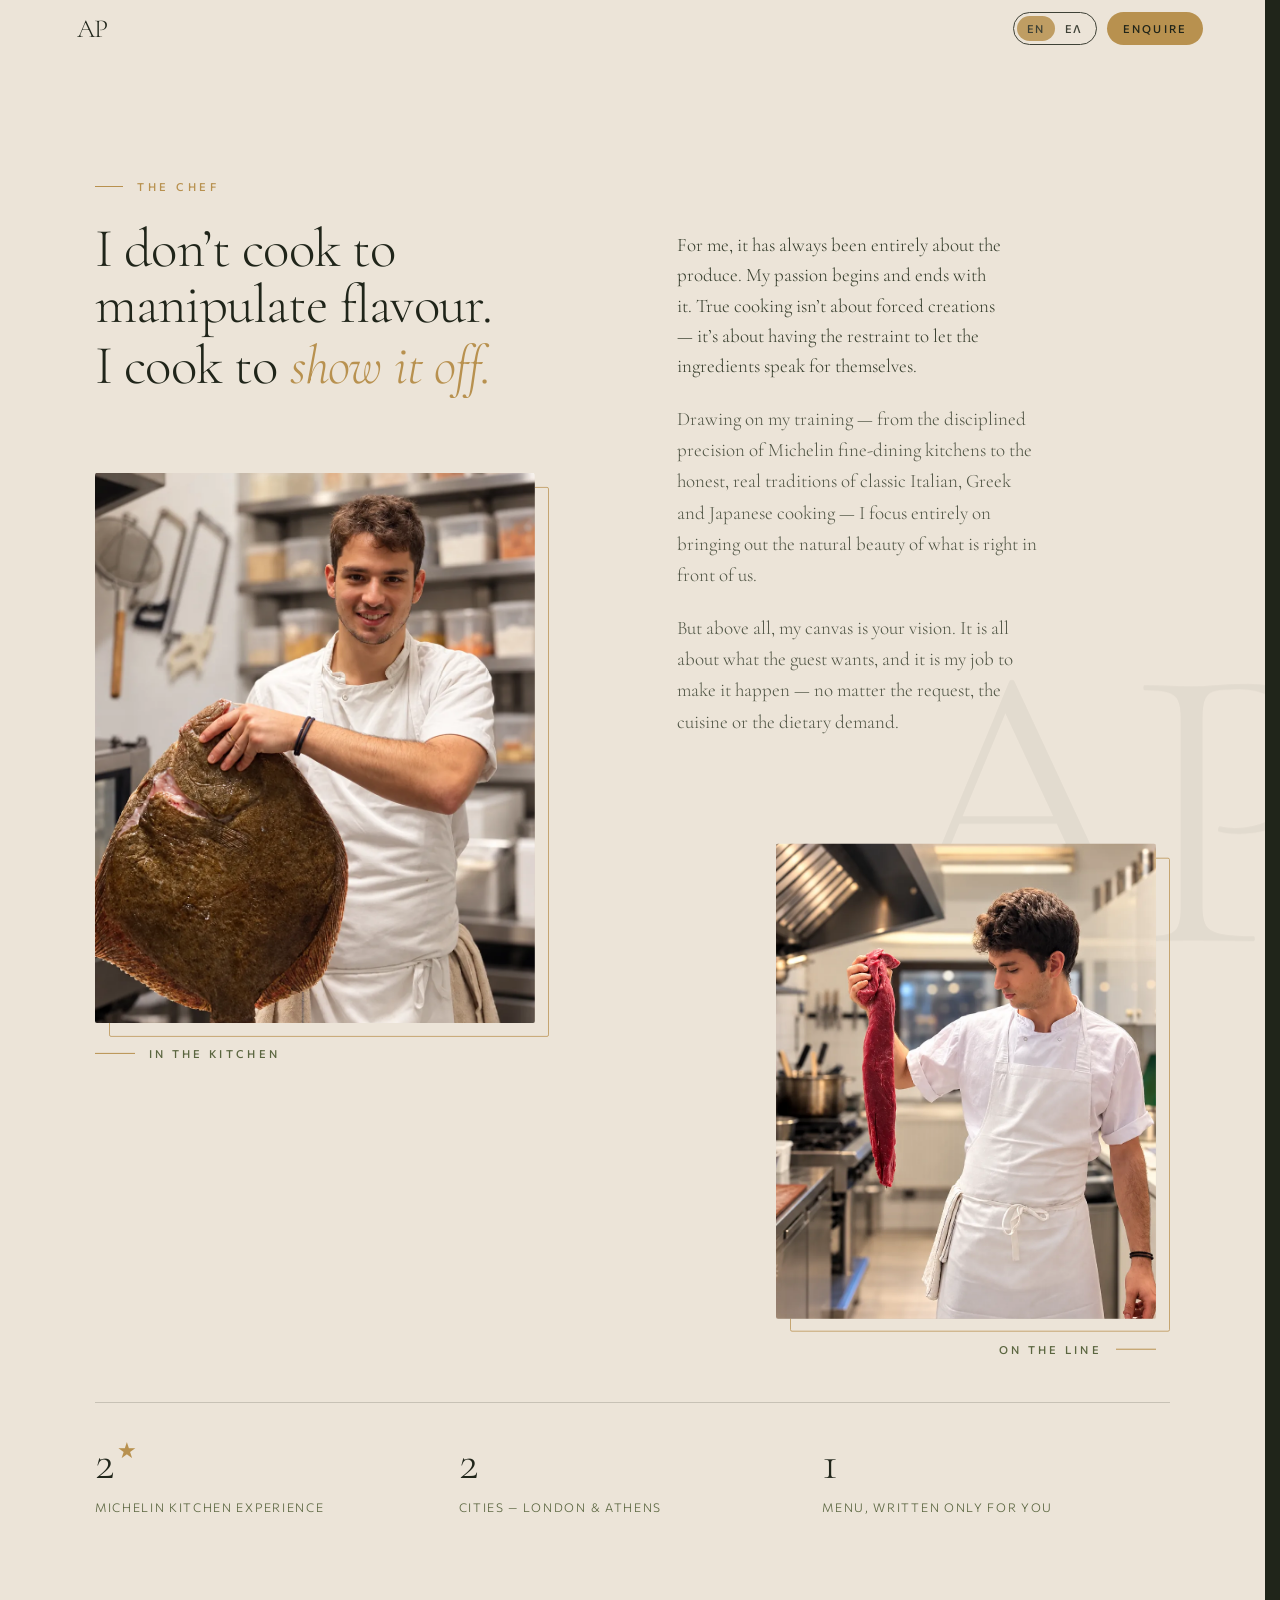
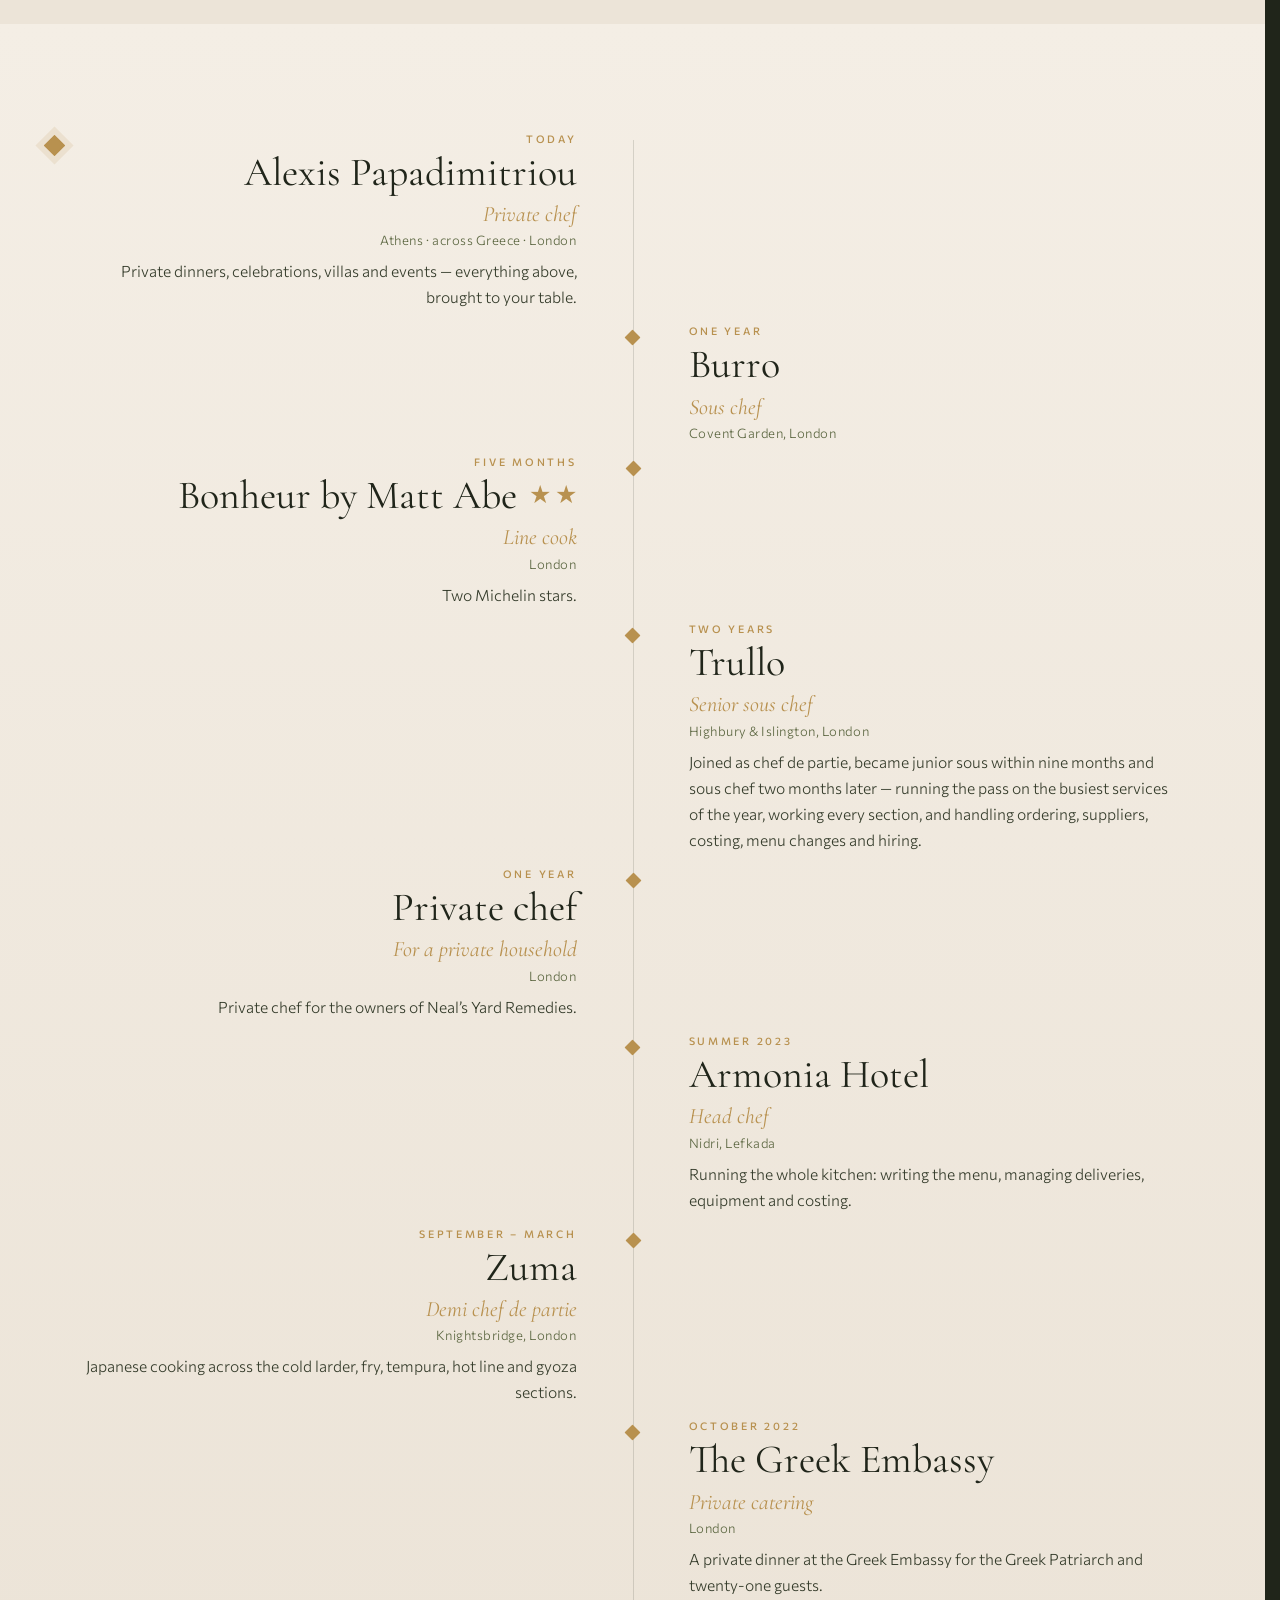
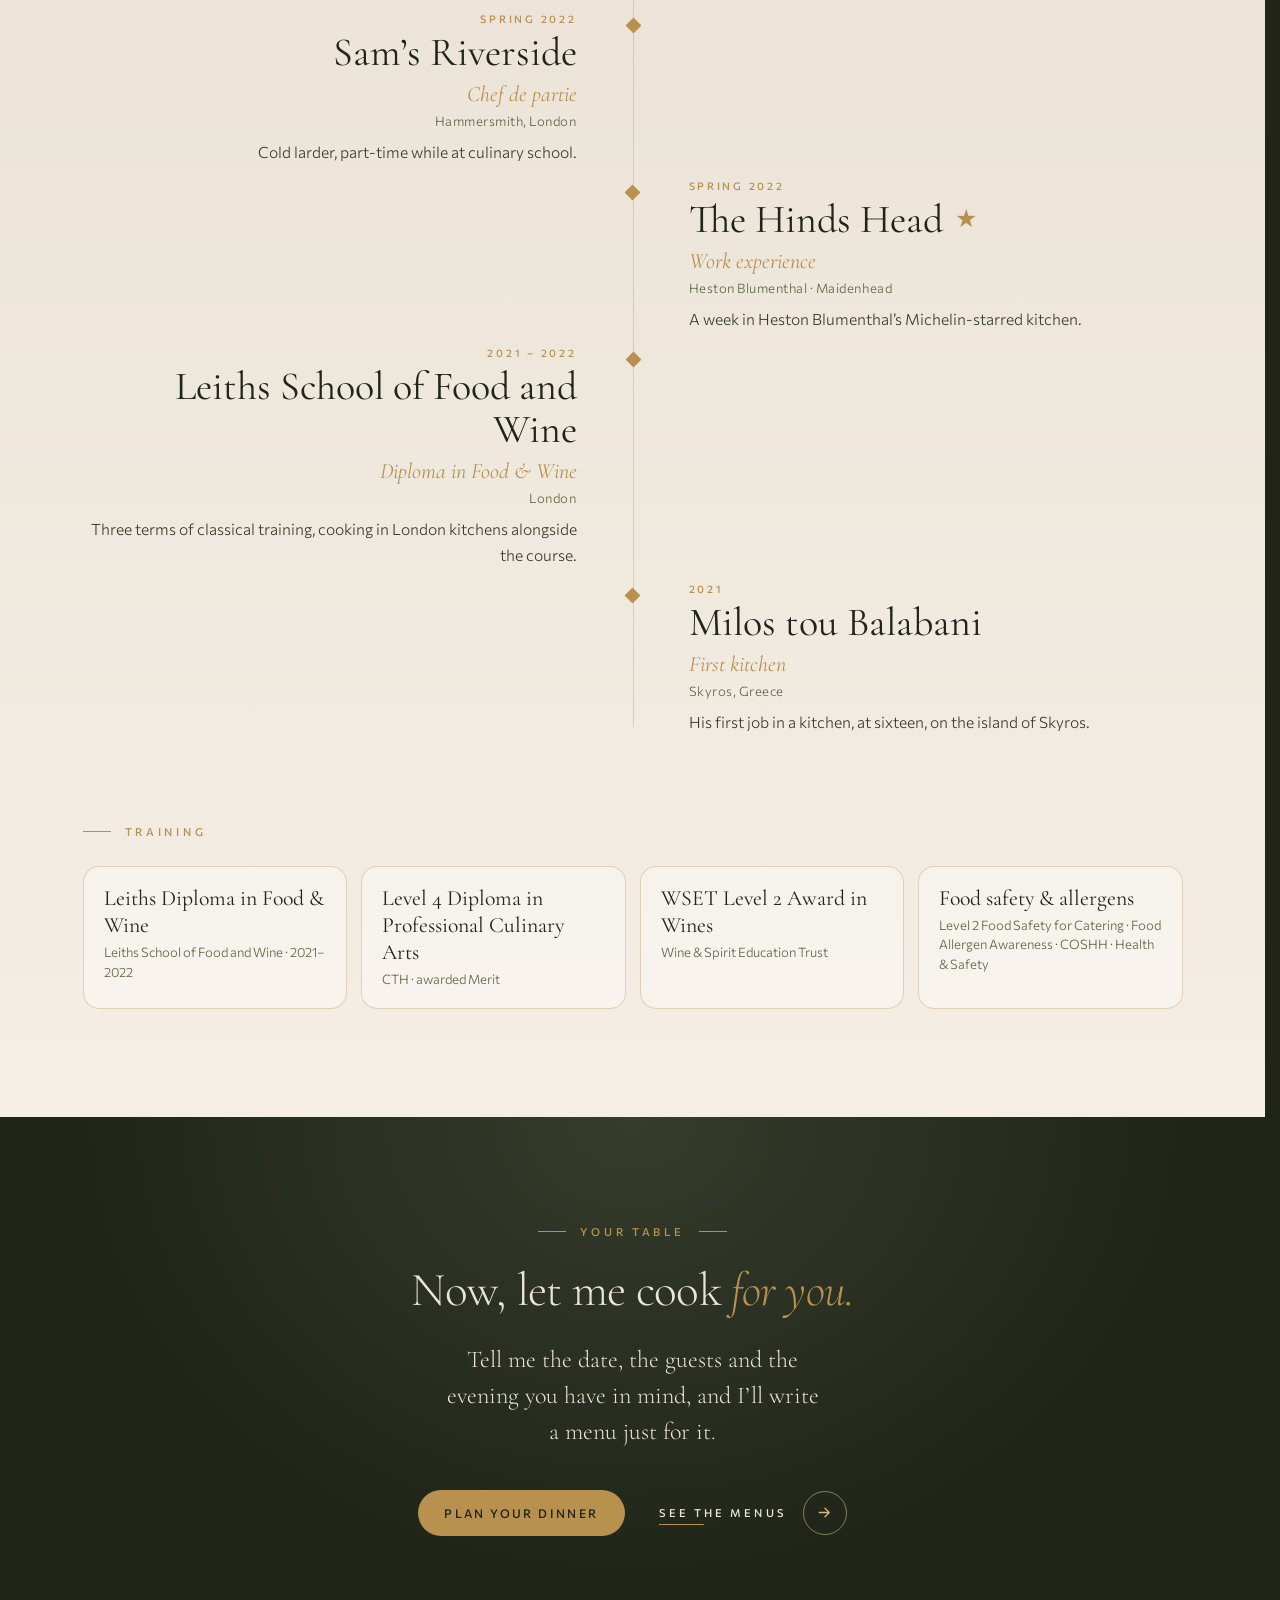
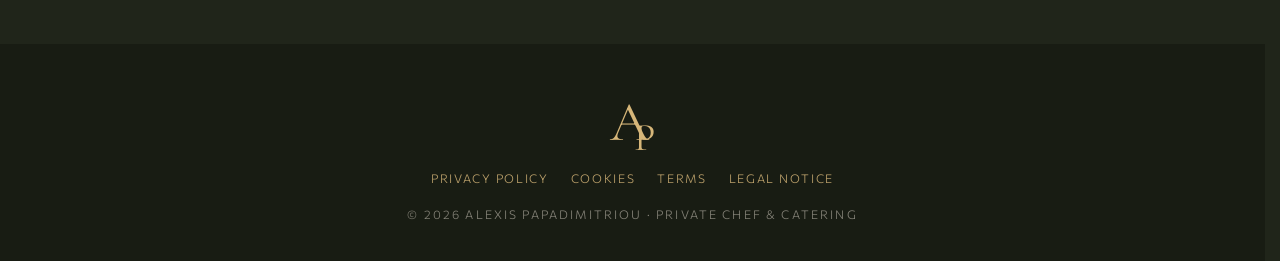
==== about.html @ 654559fd "Bump cache to v=48 Co-Authored-By: Claude Opus 5.5 (1M context) <noreply@anthropic.com> Claude-Sessi" ====
<!doctype html>
<html lang="en">
<head>
<meta charset="utf-8">
<meta name="viewport" content="width=device-width, initial-scale=1, viewport-fit=cover">
<title>About Alexis Papadimitriou | Private Chef</title>
<meta name="description" content="The story of private chef Alexis Papadimitriou: from his first kitchen on Skyros to Michelin-starred kitchens in London, and the training behind every dinner he cooks.">
<link rel="canonical" href="https://papadimitriou.uk/about">
<link rel="alternate" hreflang="en" href="https://papadimitriou.uk/about">
<link rel="alternate" hreflang="el" href="https://papadimitriou.uk/el/about/">
<link rel="alternate" hreflang="x-default" href="https://papadimitriou.uk/about">
<meta name="robots" content="index,follow,max-image-preview:large">
<meta name="theme-color" content="#20251a">
<meta property="og:type" content="profile">
<meta property="og:site_name" content="Alexis Papadimitriou — Private Chef">
<meta property="og:title" content="About Alexis Papadimitriou | Private Chef">
<meta property="og:description" content="The story of private chef Alexis Papadimitriou: from his first kitchen on Skyros to Michelin-starred kitchens in London, and the training behind every dinner he cooks.">
<meta property="og:url" content="https://papadimitriou.uk/about">
<meta property="og:image" content="https://papadimitriou.uk/og.JPG">
<meta property="og:image:width" content="1200">
<meta property="og:image:height" content="630">
<meta property="og:locale" content="en_GB">
<meta property="og:locale:alternate" content="el_GR">
<meta name="twitter:card" content="summary_large_image">
<link rel="apple-touch-icon" href="/apple-touch-icon.PNG">
<link rel="icon" href="data:image/svg+xml,%3Csvg xmlns='http://www.w3.org/2000/svg' viewBox='0 0 64 64'%3E%3Crect width='64' height='64' rx='14' fill='%2320251a'/%3E%3Ctext x='32' y='43' font-family='Georgia,serif' font-size='30' fill='%23d6b679' text-anchor='middle'%3EAP%3C/text%3E%3C/svg%3E">
<link rel="preload" href="/fonts/cormorant-garamond-latin-300-normal.woff2" as="font" type="font/woff2" crossorigin>
<link rel="preload" href="/fonts/commissioner-latin-400-normal.woff2" data-el-href="/fonts/commissioner-greek-400-normal.woff2" as="font" type="font/woff2" crossorigin>
<link rel="stylesheet" href="/site.css?v=48">
<script src="/arrive.js?v=48"></script>
<link rel="modulepreload" href="/i18n.js?v=48">
<link rel="modulepreload" href="/details.js?v=48">
<link rel="modulepreload" href="/curtain.js?v=48">
</head>
<body class="about-page">

<!-- The About page: his full story and career, opened from the portrait on the home page.
     Text is in i18n.js; about.js runs the language switch and the scroll effects. -->
<div class="pg-veil" aria-hidden="true"><span class="veil-ap">A<span>P</span></span><i></i></div>

<header id="hdr">
  <a class="brand" href="/" data-home="" aria-label="Alexis Papadimitriou — home">AP <small>Private Chef</small></a>
  <div class="hdr-r">
    <div class="lang" role="group" aria-label="Language">
      <button type="button" data-lang="en" aria-pressed="true">EN</button>
      <button type="button" data-lang="el" aria-pressed="false">ΕΛ</button>
    </div>
    <a class="cta" href="/#contact" data-home="#contact" data-i18n="nav.enquire">Enquire</a>
  </div>
</header>

<main id="top">
  <h1 class="sr-only" data-i18n="ap.h1">About Alexis Papadimitriou</h1>

  <section id="about" class="plain light page-first" data-theme="light">
    <div class="watermark" id="wm" aria-hidden="true">AP</div>
    <div class="about-grid">
      <div class="about-text">
        <p class="eyebrow" data-reveal data-i18n="ab.eyebrow">The chef</p>
        <h2 data-reveal-group><span class="mask" style="display:block"><span data-i18n="ab.h1">I don’t cook to manipulate flavour.</span></span><span class="mask" style="display:block"><span data-i18n="ab.h2">I cook to <em>show it off.</em></span></span></h2>
        <div class="about-body" data-reveal style="--d:2">
          <p class="lead" data-i18n="ab.p">For me, it has always been entirely about the produce. My passion begins and ends with it. True cooking isn’t about forced creations — it’s about having the restraint to let the ingredients speak for themselves.</p>
          <p class="more" data-i18n="ab.p2">Drawing on my training — from the disciplined precision of Michelin fine-dining kitchens to the honest, real traditions of classic Italian, Greek and Japanese cooking — I focus entirely on bringing out the natural beauty of what is right in front of us.</p>
          <p class="more" data-i18n="ab.p3">But above all, my canvas is your vision. It is all about what the guest wants, and it is my job to make it happen — no matter the request, the cuisine or the dietary demand.</p>
        </div>
        <figure class="ph ph-a" data-ph>
          <div class="ph-frame"><div class="ph-zoom"><img src="/alexis-turbot.webp" width="1086" height="1448" loading="lazy" decoding="async" alt="Alexis in the kitchen, smiling, holding up a whole turbot" data-i18n-alt="ph.a.alt"></div></div>
          <figcaption><span class="ph-rule" aria-hidden="true"></span><span data-i18n="ph.a.cap">In the kitchen</span></figcaption>
        </figure>
        <figure class="ph ph-j" data-ph>
          <div class="ph-frame"><div class="ph-zoom"><img src="/alexis-prime-cut.webp" width="1086" height="1448" loading="lazy" decoding="async" alt="Alexis in his whites in a professional kitchen, holding up a prime cut of beef" data-i18n-alt="ph.j.alt"></div></div>
          <figcaption><span class="ph-rule" aria-hidden="true"></span><span data-i18n="ph.j.cap">On the line</span></figcaption>
        </figure>
      </div>
    </div>
    <div class="stats">
      <div class="stat" data-reveal style="--d:1"><b>2<sup>★</sup></b><span data-i18n="ab.s1">Michelin kitchen experience</span></div>
      <div class="stat" data-reveal style="--d:2"><b>2</b><span data-i18n="ab.s2">Cities — London &amp; Athens</span></div>
      <div class="stat" data-reveal style="--d:3"><b>1</b><span data-i18n="ab.s3">Menu, written only for you</span></div>
    </div>
  </section>

  <!-- The journey (from Alexis's CV), newest first -->
  <section id="journey" class="plain light" data-theme="light">
    <ol class="jy-list" id="jy">
      <i class="jy-line" aria-hidden="true"><i id="jyl"></i></i>
        <li class="jy-i now" data-reveal>
          <span class="jy-dot" aria-hidden="true"></span>
          <p class="jy-when" data-i18n="j12.w">Today</p>
          <h3 class="jy-place">Alexis Papadimitriou</h3>
          <p class="jy-role" data-i18n="j12.r">Private chef</p>
          <p class="jy-where" data-i18n="j12.l">Athens · across Greece · London</p>
          <p class="jy-note" data-i18n="j12.n"></p>
        </li>
        <li class="jy-i" data-reveal>
          <span class="jy-dot" aria-hidden="true"></span>
          <p class="jy-when" data-i18n="j11.w">One year</p>
          <h3 class="jy-place">Burro</h3>
          <p class="jy-role" data-i18n="j11.r">Sous chef</p>
          <p class="jy-where" data-i18n="j11.l">Covent Garden, London</p>
          <p class="jy-note" data-i18n="j11.n"></p>
        </li>
        <li class="jy-i" data-reveal>
          <span class="jy-dot" aria-hidden="true"></span>
          <p class="jy-when" data-i18n="j10.w">Five months</p>
          <h3 class="jy-place">Bonheur by Matt Abe<span class="jy-stars" aria-label="2 Michelin stars"><i>★</i><i>★</i></span></h3>
          <p class="jy-role" data-i18n="j10.r">Line cook</p>
          <p class="jy-where" data-i18n="j10.l">London</p>
          <p class="jy-note" data-i18n="j10.n"></p>
        </li>
        <li class="jy-i" data-reveal>
          <span class="jy-dot" aria-hidden="true"></span>
          <p class="jy-when" data-i18n="j9.w">Two years</p>
          <h3 class="jy-place">Trullo</h3>
          <p class="jy-role" data-i18n="j9.r">Senior sous chef</p>
          <p class="jy-where" data-i18n="j9.l">Highbury &amp; Islington, London</p>
          <p class="jy-note" data-i18n="j9.n"></p>
        </li>
        <li class="jy-i" data-reveal>
          <span class="jy-dot" aria-hidden="true"></span>
          <p class="jy-when" data-i18n="j8.w">One year</p>
          <h3 class="jy-place">Private chef</h3>
          <p class="jy-role" data-i18n="j8.r">For a private household</p>
          <p class="jy-where" data-i18n="j8.l">London</p>
          <p class="jy-note" data-i18n="j8.n"></p>
        </li>
        <li class="jy-i" data-reveal>
          <span class="jy-dot" aria-hidden="true"></span>
          <p class="jy-when" data-i18n="j7.w">Summer 2023</p>
          <h3 class="jy-place">Armonia Hotel</h3>
          <p class="jy-role" data-i18n="j7.r">Head chef</p>
          <p class="jy-where" data-i18n="j7.l">Nidri, Lefkada</p>
          <p class="jy-note" data-i18n="j7.n"></p>
        </li>
        <li class="jy-i" data-reveal>
          <span class="jy-dot" aria-hidden="true"></span>
          <p class="jy-when" data-i18n="j6.w">September – March</p>
          <h3 class="jy-place">Zuma</h3>
          <p class="jy-role" data-i18n="j6.r">Demi chef de partie</p>
          <p class="jy-where" data-i18n="j6.l">Knightsbridge, London</p>
          <p class="jy-note" data-i18n="j6.n"></p>
        </li>
        <li class="jy-i" data-reveal>
          <span class="jy-dot" aria-hidden="true"></span>
          <p class="jy-when" data-i18n="j5.w">October 2022</p>
          <h3 class="jy-place">The Greek Embassy</h3>
          <p class="jy-role" data-i18n="j5.r">Private catering</p>
          <p class="jy-where" data-i18n="j5.l">London</p>
          <p class="jy-note" data-i18n="j5.n"></p>
        </li>
        <li class="jy-i" data-reveal>
          <span class="jy-dot" aria-hidden="true"></span>
          <p class="jy-when" data-i18n="j4.w">Spring 2022</p>
          <h3 class="jy-place">Sam’s Riverside</h3>
          <p class="jy-role" data-i18n="j4.r">Chef de partie</p>
          <p class="jy-where" data-i18n="j4.l">Hammersmith, London</p>
          <p class="jy-note" data-i18n="j4.n"></p>
        </li>
        <li class="jy-i" data-reveal>
          <span class="jy-dot" aria-hidden="true"></span>
          <p class="jy-when" data-i18n="j3.w">Spring 2022</p>
          <h3 class="jy-place">The Hinds Head<span class="jy-stars" aria-label="1 Michelin star"><i>★</i></span></h3>
          <p class="jy-role" data-i18n="j3.r">Work experience</p>
          <p class="jy-where" data-i18n="j3.l">Heston Blumenthal · Maidenhead</p>
          <p class="jy-note" data-i18n="j3.n"></p>
        </li>
        <li class="jy-i" data-reveal>
          <span class="jy-dot" aria-hidden="true"></span>
          <p class="jy-when" data-i18n="j2.w">2021 – 2022</p>
          <h3 class="jy-place">Leiths School of Food and Wine</h3>
          <p class="jy-role" data-i18n="j2.r">Diploma in Food &amp; Wine</p>
          <p class="jy-where" data-i18n="j2.l">London</p>
          <p class="jy-note" data-i18n="j2.n"></p>
        </li>
        <li class="jy-i" data-reveal>
          <span class="jy-dot" aria-hidden="true"></span>
          <p class="jy-when" data-i18n="j1.w">2021</p>
          <h3 class="jy-place">Milos tou Balabani</h3>
          <p class="jy-role" data-i18n="j1.r">First kitchen</p>
          <p class="jy-where" data-i18n="j1.l">Skyros, Greece</p>
          <p class="jy-note" data-i18n="j1.n"></p>
        </li>
    </ol>
    <div class="jy-train">
      <p class="eyebrow" data-reveal data-i18n="jt.eyebrow">Training</p>
      <ul class="jy-chips">
        <li data-reveal style="--d:1"><b data-i18n="jt.1">Leiths Diploma in Food &amp; Wine</b><span data-i18n="jt.1s">Leiths School of Food and Wine · 2021–2022</span></li>
        <li data-reveal style="--d:2"><b data-i18n="jt.2">Level 4 Diploma in Professional Culinary Arts</b><span data-i18n="jt.2s">CTH · awarded Merit</span></li>
        <li data-reveal style="--d:3"><b data-i18n="jt.3">WSET Level 2 Award in Wines</b><span data-i18n="jt.3s">Wine &amp; Spirit Education Trust</span></li>
        <li data-reveal style="--d:4"><b data-i18n="jt.4">Food safety &amp; allergens</b><span data-i18n="jt.4s">Level 2 Food Safety for Catering · Food Allergen Awareness · COSHH · Health &amp; Safety</span></li>
      </ul>
    </div>
  </section>

  <section class="ap-cta plain dark" data-theme="dark">
    <div class="ap-cta-in">
      <p class="eyebrow" data-reveal data-i18n="ap.cta.e">Your table</p>
      <h2 data-reveal-group><span class="mask" style="display:block"><span data-i18n="ap.cta.h">Now, let me cook <em>for you.</em></span></span></h2>
      <p class="ap-cta-p" data-reveal style="--d:2" data-i18n="ap.cta.p">Tell me the date, the guests and the evening you have in mind, and I’ll write a menu just for it.</p>
      <div class="ap-cta-b" data-reveal style="--d:3">
        <a class="cta ap-go" href="/#contact" data-home="#contact" data-i18n="ap.cta.b">Plan your dinner</a>
        <a class="ab-more ab-more-l" href="/#occasions" data-home="#occasions"><span data-i18n="ap.cta.m">See the menus</span><i aria-hidden="true"><svg viewBox="0 0 16 16"><path d="M2.5 8h10M8.5 3.5 13 8l-4.5 4.5" fill="none" stroke="currentColor" stroke-width="1.4" stroke-linecap="round" stroke-linejoin="round"/></svg></i></a>
      </div>
    </div>
  </section>
</main>

<footer>
  <div class="ap"><span class="a">A</span><span class="p">P</span></div>
  <nav class="legal-links" aria-label="Legal">
    <a href="/#privacy" data-home="#privacy" data-i18n="lg.privacy">Privacy Policy</a>
    <a href="/#cookies" data-home="#cookies" data-i18n="lg.cookies">Cookies</a>
    <a href="/#terms" data-home="#terms" data-i18n="lg.terms">Terms</a>
    <a href="/#legal" data-home="#legal" data-i18n="lg.legal">Legal notice</a>
  </nav>
  <p data-i18n="ft">© 2026 Alexis Papadimitriou · Private Chef &amp; Catering</p>
</footer>

<div class="sheet" id="sheet" role="dialog" aria-modal="true" aria-labelledby="sheet-title" hidden>
  <div class="sheet-bar">
    <span class="sheet-brand">AP</span>
    <div class="sheet-act">
      <div class="lang" role="group" aria-label="Language">
        <button type="button" data-lang="en" aria-pressed="true">EN</button>
        <button type="button" data-lang="el" aria-pressed="false">ΕΛ</button>
      </div>
      <button type="button" class="sheet-x" id="sheet-x" data-i18n-aria="lg.close" aria-label="Close">✕</button>
    </div>
  </div>
  <article class="sheet-body" id="sheet-body"></article>
</div>

<script type="module" src="/about.js?v=48"></script>
</body>
</html>
---- site.css ----
/* Styles shared by every page (home and About). Page-only bits live in app.js / about.js. */
/* Fonts, served from this site (/fonts, SIL Open Font License) so the page needs no second server.
   unicode-range means a browser only downloads the Latin or Greek files a page actually uses. */
@font-face {font-family: 'Commissioner'; font-style: normal; font-display: swap; font-weight: 300; src: url(/fonts/commissioner-greek-300-normal.woff2) format('woff2'); unicode-range: U+0370-0377,U+037A-037F,U+0384-038A,U+038C,U+038E-03A1,U+03A3-03FF;}
@font-face {font-family: 'Commissioner'; font-style: normal; font-display: swap; font-weight: 300; src: url(/fonts/commissioner-latin-ext-300-normal.woff2) format('woff2'); unicode-range: U+0100-02BA,U+02BD-02C5,U+02C7-02CC,U+02CE-02D7,U+02DD-02FF,U+0304,U+0308,U+0329,U+1D00-1DBF,U+1E00-1E9F,U+1EF2-1EFF,U+2020,U+20A0-20AB,U+20AD-20C0,U+2113,U+2C60-2C7F,U+A720-A7FF;}
@font-face {font-family: 'Commissioner'; font-style: normal; font-display: swap; font-weight: 300; src: url(/fonts/commissioner-latin-300-normal.woff2) format('woff2'); unicode-range: U+0000-00FF,U+0131,U+0152-0153,U+02BB-02BC,U+02C6,U+02DA,U+02DC,U+0304,U+0308,U+0329,U+2000-206F,U+20AC,U+2122,U+2191,U+2193,U+2212,U+2215,U+FEFF,U+FFFD;}
@font-face {font-family: 'Commissioner'; font-style: normal; font-display: swap; font-weight: 400; src: url(/fonts/commissioner-greek-400-normal.woff2) format('woff2'); unicode-range: U+0370-0377,U+037A-037F,U+0384-038A,U+038C,U+038E-03A1,U+03A3-03FF;}
@font-face {font-family: 'Commissioner'; font-style: normal; font-display: swap; font-weight: 400; src: url(/fonts/commissioner-latin-ext-400-normal.woff2) format('woff2'); unicode-range: U+0100-02BA,U+02BD-02C5,U+02C7-02CC,U+02CE-02D7,U+02DD-02FF,U+0304,U+0308,U+0329,U+1D00-1DBF,U+1E00-1E9F,U+1EF2-1EFF,U+2020,U+20A0-20AB,U+20AD-20C0,U+2113,U+2C60-2C7F,U+A720-A7FF;}
@font-face {font-family: 'Commissioner'; font-style: normal; font-display: swap; font-weight: 400; src: url(/fonts/commissioner-latin-400-normal.woff2) format('woff2'); unicode-range: U+0000-00FF,U+0131,U+0152-0153,U+02BB-02BC,U+02C6,U+02DA,U+02DC,U+0304,U+0308,U+0329,U+2000-206F,U+20AC,U+2122,U+2191,U+2193,U+2212,U+2215,U+FEFF,U+FFFD;}
@font-face {font-family: 'Commissioner'; font-style: normal; font-display: swap; font-weight: 500; src: url(/fonts/commissioner-greek-500-normal.woff2) format('woff2'); unicode-range: U+0370-0377,U+037A-037F,U+0384-038A,U+038C,U+038E-03A1,U+03A3-03FF;}
@font-face {font-family: 'Commissioner'; font-style: normal; font-display: swap; font-weight: 500; src: url(/fonts/commissioner-latin-ext-500-normal.woff2) format('woff2'); unicode-range: U+0100-02BA,U+02BD-02C5,U+02C7-02CC,U+02CE-02D7,U+02DD-02FF,U+0304,U+0308,U+0329,U+1D00-1DBF,U+1E00-1E9F,U+1EF2-1EFF,U+2020,U+20A0-20AB,U+20AD-20C0,U+2113,U+2C60-2C7F,U+A720-A7FF;}
@font-face {font-family: 'Commissioner'; font-style: normal; font-display: swap; font-weight: 500; src: url(/fonts/commissioner-latin-500-normal.woff2) format('woff2'); unicode-range: U+0000-00FF,U+0131,U+0152-0153,U+02BB-02BC,U+02C6,U+02DA,U+02DC,U+0304,U+0308,U+0329,U+2000-206F,U+20AC,U+2122,U+2191,U+2193,U+2212,U+2215,U+FEFF,U+FFFD;}
@font-face {font-family: 'Cormorant Garamond'; font-style: normal; font-display: swap; font-weight: 300; src: url(/fonts/cormorant-garamond-latin-ext-300-normal.woff2) format('woff2'); unicode-range: U+0100-02BA,U+02BD-02C5,U+02C7-02CC,U+02CE-02D7,U+02DD-02FF,U+0304,U+0308,U+0329,U+1D00-1DBF,U+1E00-1E9F,U+1EF2-1EFF,U+2020,U+20A0-20AB,U+20AD-20C0,U+2113,U+2C60-2C7F,U+A720-A7FF;}
@font-face {font-family: 'Cormorant Garamond'; font-style: normal; font-display: swap; font-weight: 300; src: url(/fonts/cormorant-garamond-latin-300-normal.woff2) format('woff2'); unicode-range: U+0000-00FF,U+0131,U+0152-0153,U+02BB-02BC,U+02C6,U+02DA,U+02DC,U+0304,U+0308,U+0329,U+2000-206F,U+20AC,U+2122,U+2191,U+2193,U+2212,U+2215,U+FEFF,U+FFFD;}
@font-face {font-family: 'Cormorant Garamond'; font-style: italic; font-display: swap; font-weight: 300; src: url(/fonts/cormorant-garamond-latin-ext-300-italic.woff2) format('woff2'); unicode-range: U+0100-02BA,U+02BD-02C5,U+02C7-02CC,U+02CE-02D7,U+02DD-02FF,U+0304,U+0308,U+0329,U+1D00-1DBF,U+1E00-1E9F,U+1EF2-1EFF,U+2020,U+20A0-20AB,U+20AD-20C0,U+2113,U+2C60-2C7F,U+A720-A7FF;}
@font-face {font-family: 'Cormorant Garamond'; font-style: italic; font-display: swap; font-weight: 300; src: url(/fonts/cormorant-garamond-latin-300-italic.woff2) format('woff2'); unicode-range: U+0000-00FF,U+0131,U+0152-0153,U+02BB-02BC,U+02C6,U+02DA,U+02DC,U+0304,U+0308,U+0329,U+2000-206F,U+20AC,U+2122,U+2191,U+2193,U+2212,U+2215,U+FEFF,U+FFFD;}
@font-face {font-family: 'Cormorant Garamond'; font-style: normal; font-display: swap; font-weight: 400; src: url(/fonts/cormorant-garamond-latin-ext-400-normal.woff2) format('woff2'); unicode-range: U+0100-02BA,U+02BD-02C5,U+02C7-02CC,U+02CE-02D7,U+02DD-02FF,U+0304,U+0308,U+0329,U+1D00-1DBF,U+1E00-1E9F,U+1EF2-1EFF,U+2020,U+20A0-20AB,U+20AD-20C0,U+2113,U+2C60-2C7F,U+A720-A7FF;}
@font-face {font-family: 'Cormorant Garamond'; font-style: normal; font-display: swap; font-weight: 400; src: url(/fonts/cormorant-garamond-latin-400-normal.woff2) format('woff2'); unicode-range: U+0000-00FF,U+0131,U+0152-0153,U+02BB-02BC,U+02C6,U+02DA,U+02DC,U+0304,U+0308,U+0329,U+2000-206F,U+20AC,U+2122,U+2191,U+2193,U+2212,U+2215,U+FEFF,U+FFFD;}
@font-face {font-family: 'Cormorant Garamond'; font-style: italic; font-display: swap; font-weight: 400; src: url(/fonts/cormorant-garamond-latin-ext-400-italic.woff2) format('woff2'); unicode-range: U+0100-02BA,U+02BD-02C5,U+02C7-02CC,U+02CE-02D7,U+02DD-02FF,U+0304,U+0308,U+0329,U+1D00-1DBF,U+1E00-1E9F,U+1EF2-1EFF,U+2020,U+20A0-20AB,U+20AD-20C0,U+2113,U+2C60-2C7F,U+A720-A7FF;}
@font-face {font-family: 'Cormorant Garamond'; font-style: italic; font-display: swap; font-weight: 400; src: url(/fonts/cormorant-garamond-latin-400-italic.woff2) format('woff2'); unicode-range: U+0000-00FF,U+0131,U+0152-0153,U+02BB-02BC,U+02C6,U+02DA,U+02DC,U+0304,U+0308,U+0329,U+2000-206F,U+20AC,U+2122,U+2191,U+2193,U+2212,U+2215,U+FEFF,U+FFFD;}
@font-face {font-family: 'Cormorant Garamond'; font-style: normal; font-display: swap; font-weight: 500; src: url(/fonts/cormorant-garamond-latin-ext-500-normal.woff2) format('woff2'); unicode-range: U+0100-02BA,U+02BD-02C5,U+02C7-02CC,U+02CE-02D7,U+02DD-02FF,U+0304,U+0308,U+0329,U+1D00-1DBF,U+1E00-1E9F,U+1EF2-1EFF,U+2020,U+20A0-20AB,U+20AD-20C0,U+2113,U+2C60-2C7F,U+A720-A7FF;}
@font-face {font-family: 'Cormorant Garamond'; font-style: normal; font-display: swap; font-weight: 500; src: url(/fonts/cormorant-garamond-latin-500-normal.woff2) format('woff2'); unicode-range: U+0000-00FF,U+0131,U+0152-0153,U+02BB-02BC,U+02C6,U+02DA,U+02DC,U+0304,U+0308,U+0329,U+2000-206F,U+20AC,U+2122,U+2191,U+2193,U+2212,U+2215,U+FEFF,U+FFFD;}
@font-face {font-family: 'GFS Didot'; font-style: normal; font-display: swap; font-weight: 400; src: url(/fonts/gfs-didot-greek-ext-400-normal.woff2) format('woff2'); unicode-range: U+1F00-1FFF;}
@font-face {font-family: 'GFS Didot'; font-style: normal; font-display: swap; font-weight: 400; src: url(/fonts/gfs-didot-greek-400-normal.woff2) format('woff2'); unicode-range: U+0370-0377,U+037A-037F,U+0384-038A,U+038C,U+038E-03A1,U+03A3-03FF;}
@font-face {font-family: 'GFS Didot'; font-style: normal; font-display: swap; font-weight: 400; src: url(/fonts/gfs-didot-latin-400-normal.woff2) format('woff2'); unicode-range: U+0000-00FF,U+0131,U+0152-0153,U+02BB-02BC,U+02C6,U+02DA,U+02DC,U+0304,U+0308,U+0329,U+2000-206F,U+20AC,U+2122,U+2191,U+2193,U+2212,U+2215,U+FEFF,U+FFFD;}
@font-face {font-family: 'Pinyon Script'; font-style: normal; font-display: swap; font-weight: 400; src: url(/fonts/pinyon-script-latin-ext-400-normal.woff2) format('woff2'); unicode-range: U+0100-02BA,U+02BD-02C5,U+02C7-02CC,U+02CE-02D7,U+02DD-02FF,U+0304,U+0308,U+0329,U+1D00-1DBF,U+1E00-1E9F,U+1EF2-1EFF,U+2020,U+20A0-20AB,U+20AD-20C0,U+2113,U+2C60-2C7F,U+A720-A7FF;}
@font-face {font-family: 'Pinyon Script'; font-style: normal; font-display: swap; font-weight: 400; src: url(/fonts/pinyon-script-latin-400-normal.woff2) format('woff2'); unicode-range: U+0000-00FF,U+0131,U+0152-0153,U+02BB-02BC,U+02C6,U+02DA,U+02DC,U+0304,U+0308,U+0329,U+2000-206F,U+20AC,U+2122,U+2191,U+2193,U+2212,U+2215,U+FEFF,U+FFFD;}

:root{
  --cream:#ece4d8; --cream-2:#e2d7c6; --paper:#f4eee5;
  --olive:#20251a; --olive-2:#2a3022; --olive-3:#353c2b; --leaf:#5b6640;
  --gold:#b8914f; --gold-l:#d6b679;
  --serif:'Cormorant Garamond','GFS Didot',Georgia,serif;
  --script:'Pinyon Script','Cormorant Garamond',cursive;
  --sans:'Commissioner',system-ui,-apple-system,'Segoe UI',sans-serif;
  --vh:100vh; --pad:clamp(20px,6vw,88px);
  color-scheme:light;
}
@supports (height:100svh){:root{--vh:100svh}}
*{box-sizing:border-box;margin:0;padding:0}
html{-webkit-text-size-adjust:100%;scrollbar-gutter:stable}
body{background:var(--olive);color:var(--olive);font-family:var(--sans);font-weight:300;overflow-x:hidden;overflow-x:clip;-webkit-font-smoothing:antialiased}
a{color:inherit}
img,svg{display:block}
.sr{position:absolute;width:1px;height:1px;overflow:hidden;clip:rect(0 0 0 0);white-space:nowrap}

/* ---------- header ---------- */
header{position:fixed;inset:0 0 auto 0;z-index:50;display:flex;align-items:center;justify-content:space-between;padding:14px var(--pad);padding-top:max(14px,env(safe-area-inset-top));color:var(--olive);transition:color .5s ease}
header.dark{color:var(--cream)}
.brand{font-family:var(--serif);font-size:26px;letter-spacing:-.04em;text-decoration:none;display:flex;align-items:center;gap:10px}
.brand small{font-family:var(--sans);font-size:10px;letter-spacing:.32em;text-transform:uppercase;opacity:0;transform:translateX(-6px);transition:.5s}
header.scrolled .brand small{opacity:.8;transform:none}
.hdr-r{display:flex;align-items:center;gap:10px}
.lang{display:flex;border:1px solid currentColor;border-radius:999px;padding:3px;opacity:.85}
.lang button{background:none;border:0;color:inherit;font:500 11px var(--sans);letter-spacing:.14em;padding:6px 10px;border-radius:999px;cursor:pointer}
.lang button[aria-pressed="true"]{background:var(--gold);color:var(--olive)}
.cta{font:500 11px var(--sans);letter-spacing:.2em;text-transform:uppercase;text-decoration:none;padding:10px 16px;border-radius:999px;background:var(--gold);color:var(--olive);transition:transform .3s,background .3s}
.cta:hover{background:var(--gold-l);transform:translateY(-1px)}
.cta,.send button,.arw{-webkit-tap-highlight-color:transparent;transition:transform .18s cubic-bezier(.3,.7,.2,1),background .3s}
.cta:active,.send button:active,.arw:active{transform:scale(.94)}

/* ---------- pinned scenes ---------- */
.pin{position:relative}
.stage{position:sticky;top:0;height:var(--vh);overflow:hidden;contain:paint}

/* hero */
#hero{height:220vh;background:var(--cream)}
.front{position:absolute;inset:0;display:flex;align-items:center;justify-content:center;gap:clamp(10px,3vw,40px);background:radial-gradient(ellipse at 50% 45%,var(--paper),var(--cream) 70%)}
.rule{width:clamp(36px,22vw,340px);height:1px;background:var(--gold);position:relative;will-change:transform}
.rule::after{content:"";position:absolute;top:-3.5px;width:7px;height:7px;background:var(--gold);transform:rotate(45deg)}
.rule.l{transform-origin:right}.rule.l::after{left:-3px}
.rule.r{transform-origin:left}.rule.r::after{right:-3px}
.mono{display:flex;align-items:flex-end;will-change:transform,opacity;font-size:clamp(78px,15vw,170px)}
.olive{width:.62em;margin-right:-.06em;margin-bottom:-.02em}
.olive svg{width:100%;height:auto;overflow:visible}
.ap{display:flex;align-items:flex-end;font-family:var(--serif);font-weight:400;line-height:.8;color:var(--olive)}
.ap .p{font-size:.7em;margin-left:-.36em;transform:translateY(.24em)}
.hint{position:absolute;bottom:calc(28px + env(safe-area-inset-bottom));left:50%;transform:translateX(-50%);font:400 10px var(--sans);letter-spacing:.4em;text-transform:uppercase;color:var(--leaf);display:flex;flex-direction:column;align-items:center;gap:12px}
/* the drip slides down a clipped track with transform only, so it runs on the GPU and never repaints */
.hint i{width:1px;height:42px;overflow:hidden;position:relative}
.hint i::after{content:"";position:absolute;inset:0;background:linear-gradient(var(--gold),transparent);transform:translate3d(0,-100%,0);animation:drip 2.2s ease-in-out infinite}
@keyframes drip{0%{transform:translate3d(0,-100%,0)}50%{transform:none}100%{transform:translate3d(0,100%,0)}}

.back{position:absolute;inset:0;color:var(--cream);overflow:hidden;display:flex;flex-direction:column;align-items:center;justify-content:center;text-align:center;padding:0 var(--pad);}
.back .n{will-change:transform,opacity;opacity:0;position:relative}
.disc{position:absolute;left:50%;top:52%;width:180vmax;height:180vmax;margin:-90vmax 0 0 -90vmax;border-radius:50%;background:radial-gradient(circle at 50% 45%,var(--olive-3),var(--olive) 45%);transform:scale(0);will-change:transform;pointer-events:none}
.back h1{position:relative}
.first{font-family:var(--serif);font-weight:400;font-size:clamp(52px,12vw,150px);letter-spacing:.16em;line-height:1;margin-right:-.16em}
.script{font-family:var(--script);color:var(--gold-l);font-size:clamp(46px,10vw,124px);line-height:1;margin-top:-.08em}
.orn{display:flex;align-items:center;gap:14px;width:min(520px,80vw);margin:22px 0 18px}
.orn span{flex:1;height:1px;background:var(--gold)}
.orn b{width:9px;height:9px;background:var(--gold);transform:rotate(45deg)}
.tag{font:400 clamp(11px,1.6vw,15px) var(--sans);letter-spacing:.38em;text-transform:uppercase;color:var(--gold-l);margin-right:-.38em}
.place{margin-top:20px;font-family:var(--serif);font-style:italic;font-size:clamp(17px,2.2vw,22px);opacity:.75}

/* statement */
#statement{height:180vh;background:var(--olive);color:var(--cream)}
#statement .stage{display:flex;flex-direction:column;justify-content:center;padding:0 var(--pad)}
.eyebrow{font:500 11px var(--sans);letter-spacing:.34em;text-transform:uppercase;color:var(--gold);display:flex;align-items:center;gap:14px;margin-bottom:28px}
.eyebrow::before{content:"";width:28px;height:1px;background:currentColor}
.big{font-family:var(--serif);font-weight:300;font-size:clamp(31px,5.4vw,72px);line-height:1.12;letter-spacing:-.01em;max-width:18ch}
.big{cursor:pointer;-webkit-tap-highlight-color:transparent;user-select:none;-webkit-user-select:none}
.big .w{opacity:.14;transition:color .5s ease,text-shadow .7s ease}
.big em{font-style:italic;color:var(--gold-l)}
@media(hover:hover){.big .w:hover{opacity:1!important;color:var(--gold-l)}}
.big .w.on{opacity:1!important;transition:opacity .35s ease,color .5s ease,text-shadow .7s ease}
.big .w.flash{color:var(--gold-l);text-shadow:0 0 26px rgba(214,182,121,.75)}
.tap{margin-top:34px;font:400 10px var(--sans);letter-spacing:.36em;text-transform:uppercase;color:var(--gold);opacity:.7;display:flex;align-items:center;gap:10px;transition:opacity .5s}
.tap::before{content:"";width:8px;height:8px;border-radius:50%;background:var(--gold);animation:pulse 1.8s ease-in-out infinite}
.tap.gone{opacity:0}
@keyframes pulse{0%,100%{transform:scale(.6);opacity:.5}50%{transform:scale(1.2);opacity:1}}

/* sections */
section.plain{padding:clamp(96px,16vh,180px) var(--pad);position:relative;overflow:hidden}
.light{background:var(--cream);color:var(--olive)}
.dark{background:var(--olive);color:var(--cream)}
h2{font-family:var(--serif);font-weight:300;font-size:clamp(38px,6.4vw,86px);line-height:1.02;letter-spacing:-.015em}
h2 em{font-style:italic;color:var(--gold)}
.mask{overflow:hidden;padding-bottom:.08em}
.mask>span{display:inline-block;transform:translateY(105%);transition:transform .8s cubic-bezier(.16,1,.3,1)}
.in .mask>span,.mask.in>span{transform:none}
[data-reveal]{opacity:0;transform:translateY(28px);transition:opacity .65s ease,transform .8s cubic-bezier(.16,1,.3,1);transition-delay:calc(var(--d,0) * 70ms)}
[data-reveal].in{opacity:1;transform:none}

/* about */
#about .grid{display:grid;grid-template-columns:1fr;gap:48px;max-width:1200px;margin:0 auto;position:relative;z-index:1}
@media(min-width:900px){#about .grid{grid-template-columns:1.1fr 1fr;align-items:end;gap:80px}}
.lead{font-family:var(--serif);font-size:clamp(20px,2.3vw,27px);line-height:1.5;color:var(--olive-3)}
.stats{display:grid;grid-template-columns:repeat(3,1fr);gap:16px;margin-top:56px;border-top:1px solid rgba(32,37,26,.18);padding-top:28px;max-width:1200px;margin-left:auto;margin-right:auto;position:relative;z-index:1}
.stat b{display:block;font-family:var(--serif);font-weight:300;font-size:clamp(40px,6vw,76px);line-height:1;color:var(--olive)}
.stat b sup{color:var(--gold);font-size:.45em;vertical-align:.9em;margin-left:2px}
.stat span{display:block;margin-top:10px;font-size:clamp(11px,1.2vw,13px);letter-spacing:.14em;text-transform:uppercase;color:var(--leaf);line-height:1.5}
.watermark{position:absolute;right:-.12em;top:50%;font-family:var(--serif);font-size:clamp(280px,48vw,720px);line-height:1;color:var(--olive);opacity:.045;pointer-events:none;will-change:transform;letter-spacing:-.08em}

/* horizontal occasions */
#occasions{background:var(--olive);color:var(--cream)}
#occasions .stage{display:flex;flex-direction:column;justify-content:center;gap:clamp(28px,5vh,56px)}
#occasions .head{padding:0 var(--pad)}
.hw{overflow:hidden;touch-action:pan-y;cursor:grab;-webkit-user-select:none;user-select:none}
.hw::-webkit-scrollbar{display:none}
.hw.drag{cursor:grabbing}.hw.drag .card{pointer-events:none}
.track{display:flex;gap:clamp(16px,2.4vw,32px);width:max-content;padding:0 var(--pad);will-change:transform}
.hctl{display:flex;align-items:center;gap:14px;margin:0 var(--pad)}
.arw{flex:none;width:44px;height:44px;border-radius:50%;border:1px solid rgba(214,182,121,.4);background:none;color:var(--gold-l);font-size:18px;cursor:pointer;display:grid;place-items:center}
.arw:hover{background:rgba(214,182,121,.12)}
.card{width:min(78vw,420px);min-height:min(52vh,460px);border:1px solid rgba(214,182,121,.28);border-radius:22px;padding:clamp(24px,3vw,40px);display:flex;flex-direction:column;justify-content:space-between;background:linear-gradient(160deg,rgba(255,255,255,.05),rgba(255,255,255,0) 60%);position:relative;overflow:hidden}
.card .num{font-family:var(--serif);font-style:italic;font-size:22px;color:var(--gold)}
.card h3{font-family:var(--serif);font-weight:400;font-size:clamp(32px,3.6vw,46px);line-height:1.05;margin:auto 0 14px}
.card p{font-size:15px;line-height:1.65;opacity:.78;max-width:32ch}
.card .olive{position:absolute;right:-14px;top:-10px;width:110px;opacity:.16;transform:rotate(18deg)}
.bar{flex:1;height:1px;background:rgba(214,182,121,.2);position:relative}
.bar i{position:absolute;inset:0;background:var(--gold);transform-origin:left;transform:scaleX(0)}

/* process */
#process .wrap{max-width:900px;margin:0 auto}
.steps{position:relative;margin-top:64px;padding-left:44px}
.steps::before,.steps .line{content:"";position:absolute;left:6px;top:6px;bottom:6px;width:1px;background:rgba(32,37,26,.15)}
.steps .line{background:var(--gold);transform-origin:top;transform:scaleY(0)}
.step{position:relative;padding-bottom:56px}
.step:last-child{padding-bottom:0}
.step::before{content:"";position:absolute;left:-42px;top:12px;width:9px;height:9px;background:var(--cream);border:1px solid var(--gold);transform:rotate(45deg);transition:background .5s}
.step.in::before{background:var(--gold)}
.step small{font:500 11px var(--sans);letter-spacing:.3em;color:var(--gold);text-transform:uppercase}
.step h3{font-family:var(--serif);font-weight:400;font-size:clamp(28px,3.4vw,42px);margin:6px 0 8px}
.step p{font-size:16px;line-height:1.7;color:var(--olive-3);max-width:46ch}

/* contact */
#contact{background:radial-gradient(ellipse at 20% 0%,var(--olive-3),var(--olive) 60%);overflow:visible;overflow-x:clip}
#contact .wrap{max-width:1150px;margin:0 auto;display:grid;gap:56px}
@media(min-width:960px){#contact .wrap{grid-template-columns:.9fr 1.1fr;gap:80px}}
#contact .sub{font-family:var(--serif);font-size:clamp(19px,2vw,24px);line-height:1.5;opacity:.8;margin-top:22px;max-width:30ch}
.direct{margin-top:44px;display:grid;gap:16px}
.direct p{font:500 11px var(--sans);letter-spacing:.3em;text-transform:uppercase;color:var(--gold);margin-bottom:4px}
.direct a{display:flex;align-items:center;gap:16px;text-decoration:none;font-size:16px;word-break:break-all}
.ic{flex:none;width:44px;height:44px;border:1px solid var(--gold);border-radius:50%;display:grid;place-items:center;color:var(--gold-l);transition:background .3s,color .3s}
.direct a:hover .ic{background:var(--gold);color:var(--olive)}
.ic svg{width:18px;height:18px}

form.arrive{animation:arrive 1.2s cubic-bezier(.16,1,.3,1)}
@keyframes arrive{0%{transform:scale(.97);box-shadow:0 0 0 0 rgba(214,182,121,.8),0 40px 80px -30px rgba(0,0,0,.5)}45%{transform:scale(1.01)}100%{transform:none;box-shadow:0 0 0 18px rgba(214,182,121,0),0 40px 80px -30px rgba(0,0,0,.5)}}
form{background:var(--paper);color:var(--olive);border-radius:24px;padding:clamp(24px,4vw,48px);display:grid;grid-template-columns:1fr 1fr;gap:22px 18px;box-shadow:0 40px 80px -30px rgba(0,0,0,.5)}
.f{display:flex;flex-direction:column;gap:8px;grid-column:span 2}
.f.half{grid-column:span 1}
@media(max-width:560px){.f.half{grid-column:span 2}}
label{font:500 10.5px var(--sans);letter-spacing:.24em;text-transform:uppercase;color:var(--leaf)}
input,select,textarea{font:400 16px var(--sans);color:var(--olive);background:transparent;border:0;border-bottom:1px solid rgba(32,37,26,.25);padding:10px 0;border-radius:0;outline:none;transition:border-color .3s;width:100%;-webkit-appearance:none;appearance:none}
select{background:url("data:image/svg+xml,%3Csvg xmlns='http://www.w3.org/2000/svg' width='12' height='8'%3E%3Cpath d='M1 1l5 5 5-5' fill='none' stroke='%23b8914f' stroke-width='1.4'/%3E%3C/svg%3E") no-repeat right 4px center;padding-right:24px}
input[type=date]{min-height:44px}
textarea{resize:vertical;min-height:110px;line-height:1.6}
input:focus,select:focus,textarea:focus{border-color:var(--gold)}
input::placeholder,textarea::placeholder{color:rgba(32,37,26,.38)}
.hp{position:absolute;left:-9999px}
.send{grid-column:span 2;display:flex;align-items:center;justify-content:space-between;gap:16px;flex-wrap:wrap;margin-top:8px}
.send button{font:500 12px var(--sans);letter-spacing:.24em;text-transform:uppercase;background:var(--olive);color:var(--cream);border:0;border-radius:999px;padding:18px 30px;cursor:pointer;display:flex;align-items:center;gap:12px;transition:background .3s,transform .3s}
.send button:hover{background:var(--olive-3);transform:translateY(-1px)}
.send button:disabled{opacity:.6;cursor:wait}
.send button b{color:var(--gold-l);font-weight:400}
.status{font-family:var(--serif);font-size:18px;font-style:italic;flex:1 1 220px}
.status.ok{color:var(--leaf)}.status.err{color:#8a3b2a}

footer{background:#181c13;color:var(--cream);padding:56px var(--pad) calc(40px + env(safe-area-inset-bottom));text-align:center}
footer .ap{color:var(--gold-l);justify-content:center;font-size:56px}
footer p{margin-top:22px;font-size:12px;letter-spacing:.18em;text-transform:uppercase;opacity:.5}

/* intro animation */
.olive .lf{opacity:0;transform-box:fill-box;transform-origin:50% 100%}
.loaded .front .olive .lf{animation:leaf .9s cubic-bezier(.2,.7,.1,1) forwards;animation-delay:calc(.15s + var(--i) * 70ms)}
.front .olive .stem{stroke-dasharray:240;stroke-dashoffset:240}
.loaded .front .olive .stem{transition:stroke-dashoffset 1.4s ease;stroke-dashoffset:0}
.front .ap span{opacity:0;transform:translateY(20px);transition:opacity 1.2s ease,transform 1.4s cubic-bezier(.2,.7,.1,1)}
.front .ap .p{transform:translateY(calc(.24em + 20px))}
.loaded .front .ap span{opacity:1;transform:none}
.loaded .front .ap .p{transform:translateY(.24em);transition-delay:.25s}
.olive:not(.front .olive) .lf,.card .olive .lf,footer .olive .lf{opacity:1}
@keyframes leaf{from{opacity:0;transform:scale(.3) rotate(-10deg)}to{opacity:1;transform:none}}
.front .rule{opacity:0;transition:opacity 1s ease .9s}
.loaded .front .rule{opacity:1}

/* reduced motion */
/* slow connection: while the scripts are still on their way, the monogram waits on the cream with a
   travelling gold light, the same mark as the page veil. It only appears if loading takes a while. */
.boot{position:absolute;inset:0;display:flex;flex-direction:column;align-items:center;justify-content:center;gap:16px;pointer-events:none;transition:opacity .45s ease}
.boot>*{animation:bootIn .9s ease .7s both}
.boot .veil-ap{color:var(--gold);font-size:54px}
.boot i{display:block;position:relative;width:110px;height:1px;background:rgba(184,145,79,.25);overflow:hidden}
.boot i::after{content:"";position:absolute;inset:0;width:45%;background:linear-gradient(90deg,transparent,var(--gold),transparent);animation:bootRun 1.7s cubic-bezier(.65,0,.35,1) infinite}
@keyframes bootIn{from{opacity:0;transform:translateY(6px)}to{opacity:1;transform:none}}
@keyframes bootRun{from{transform:translateX(-110%)}to{transform:translateX(240%)}}
.loaded .boot{opacity:0;visibility:hidden;transition:opacity .45s ease,visibility 0s linear .45s}
.rm #hero{height:auto}.rm #hero .stage{position:relative}
.rm #hero .front{display:none}.rm #hero .back{position:relative;min-height:var(--vh)}.rm .disc{transform:none}
.rm .back .n{opacity:1}
.rm #statement{height:auto}.rm #statement .stage{position:relative;height:auto;padding-top:120px;padding-bottom:120px}
.rm .big .w{opacity:1}
.rm #occasions .stage{position:relative;height:auto;padding:110px 0}
.rm .hw{overflow-x:auto;touch-action:auto;scroll-snap-type:x mandatory}.rm .card{scroll-snap-align:center;flex:none}
.rm [data-reveal],.rm .mask>span{opacity:1;transform:none;transition:none}
.rm .steps .line{transform:none}

/* form extras */
.hp{position:absolute!important;left:-10000px;width:1px;height:1px;overflow:hidden}
.ts-wrap{min-height:0}
#ts:empty{display:none}
.ts-wrap:has(#ts:empty){display:none}
.f.bad input,.f.bad select,.f.bad textarea{border-bottom-color:#a3402a}
.f.bad label{color:#a3402a}
label .opt{text-transform:none;letter-spacing:.04em;font-weight:400;opacity:.7}
.notice{grid-column:span 2;font-size:12.5px;line-height:1.6;color:var(--leaf)}
.notice a,.status a{color:inherit}
.status small{display:block;font-size:.85em;opacity:.8}

/* footer legal links */
.legal-links{display:flex;flex-wrap:wrap;justify-content:center;gap:8px 22px;margin-top:26px}
.legal-links a{font-size:12px;letter-spacing:.14em;text-transform:uppercase;text-decoration:none;color:var(--gold-l);opacity:.85}
.legal-links a:hover{opacity:1;text-decoration:underline}

/* legal sheet */
.sheet{position:fixed;inset:0;z-index:100;background:var(--paper);color:var(--olive);overflow-y:auto;overscroll-behavior:contain;-webkit-overflow-scrolling:touch;animation:sheetIn .38s cubic-bezier(.16,1,.3,1)}
.sheet[hidden]{display:none}
@keyframes sheetIn{from{transform:translateY(24px);opacity:0}to{transform:none;opacity:1}}
.sheet-bar{position:sticky;top:0;display:flex;justify-content:space-between;align-items:center;padding:14px var(--pad);padding-top:max(14px,env(safe-area-inset-top));background:rgba(244,238,229,.92);backdrop-filter:blur(10px);-webkit-backdrop-filter:blur(10px);border-bottom:1px solid rgba(32,37,26,.1)}
.sheet-brand{font-family:var(--serif);font-size:24px;letter-spacing:-.04em}
.sheet-x{width:44px;height:44px;border-radius:50%;border:1px solid rgba(32,37,26,.25);background:none;color:var(--olive);font-size:16px;cursor:pointer}
.sheet-x:active{transform:scale(.94)}
.sheet-act{display:flex;align-items:center;gap:12px}
.sheet-body{max-width:760px;margin:0 auto;padding:36px var(--pad) calc(80px + env(safe-area-inset-bottom));font-size:16px;line-height:1.7}
.sheet-body h1{font-family:var(--serif);font-weight:300;font-size:clamp(36px,6vw,58px);line-height:1.05;margin-bottom:8px}
.sheet-body .upd{font-size:12px;letter-spacing:.2em;text-transform:uppercase;color:var(--gold);margin-bottom:30px}
.sheet-body h2{font-family:var(--serif);font-weight:500;font-size:24px;margin:32px 0 8px}
.sheet-body p,.sheet-body ul{margin:0 0 12px}
.sheet-body ul{padding-left:20px}
.sheet-body li{margin-bottom:6px}
.sheet-body dl{display:grid;grid-template-columns:auto 1fr;gap:6px 18px}
.sheet-body dt{color:var(--leaf)}
.sheet-body a{color:#8a6a35}
.sheet-body code{font-size:.9em;background:rgba(32,37,26,.06);padding:1px 5px;border-radius:4px}
/* lock the page behind an overlay on the root only: overflow on body as well would make body its own
   scroller, which unpins every sticky section underneath (the cards jumped while a menu was open) */
html.locked{overflow:hidden;overscroll-behavior:none}
.rm .sheet{animation:none}

/* chef portrait */
.about-grid{display:grid;grid-template-columns:1fr;gap:44px;max-width:1200px;margin:0 auto;position:relative;z-index:1;align-items:center}
@media(min-width:900px){.about-grid{grid-template-columns:.85fr 1.15fr;gap:90px}}
.portrait{margin:0 auto;width:min(calc(100% - 16px),420px);position:relative;transform:translateX(-6px)}
.portrait-frame{position:relative;border-radius:999px 999px 20px 20px;overflow:hidden;aspect-ratio:4/5;background:#2b2a22;box-shadow:0 40px 70px -40px rgba(32,37,26,.55)}
.portrait::before{content:"";position:absolute;top:0;left:0;right:0;aspect-ratio:4/5;border:1px solid var(--gold);border-radius:999px 999px 20px 20px;z-index:-1;transform:translate(12px,12px);opacity:.75}
.portrait img{width:100%;height:100%;object-fit:cover;object-position:50% 30%;display:block;transform:scale(1.12);transition:transform 1.8s cubic-bezier(.16,1,.3,1)}
.portrait.in img{transform:scale(1)}
.portrait figcaption{margin-top:18px;text-align:center;font:500 11px var(--sans);letter-spacing:.3em;text-transform:uppercase;color:var(--leaf)}
.about-body{margin-top:28px}
.about-body .more{font-family:var(--serif);font-size:clamp(17px,1.7vw,19px);line-height:1.65;color:var(--olive-3);opacity:.86;margin-top:1.1em;max-width:40ch}
#about h2{font-size:clamp(36px,5.4vw,52px)}

/* food gallery */
:is(#kitchen,#produce) .kitchen-head{max-width:1200px;margin:0 auto 44px}
.gallery{max-width:1200px;margin:0 auto;columns:2;column-gap:14px}
@media(min-width:900px){.gallery{columns:3;column-gap:22px}}
.g-item{break-inside:avoid;margin:0 0 22px;position:relative;opacity:0;transform:translateY(30px) scale(.98);transition:opacity .8s ease,transform 1s cubic-bezier(.16,1,.3,1);transition-delay:calc(var(--d,0)*70ms)}
@media(min-width:900px){.g-item{margin-bottom:34px}}
.g-item.in{opacity:1;transform:none}
.g-item img{display:block;width:100%;height:auto;transition:transform 1.2s cubic-bezier(.16,1,.3,1)}
.g-item:hover img{transform:scale(1.04)}
.g-item figcaption{margin-top:10px;padding:0 2px;font-family:var(--serif);font-style:italic;font-size:16px;line-height:1.35;color:var(--olive-3);pointer-events:none}
.g-item button{all:unset;display:block;cursor:zoom-in;border-radius:16px;overflow:hidden;background:var(--cream-2);box-shadow:0 24px 40px -30px rgba(32,37,26,.45);-webkit-mask-image:-webkit-radial-gradient(white,black)}
.g-item button:focus-visible{outline:2px solid var(--gold);outline-offset:3px}

/* lightbox */
.lightbox{position:fixed;inset:0;z-index:110;background:rgba(18,21,14,.96);display:flex;align-items:center;justify-content:center;touch-action:pan-y;animation:lbIn .35s ease}
.lightbox[hidden]{display:none}
@keyframes lbIn{from{opacity:0}}
.lb-fig{margin:0;max-width:min(92vw,1100px);text-align:center}
.lb-fig img{max-width:100%;max-height:78vh;max-height:78svh;border-radius:12px;display:block;margin:0 auto;transition:opacity .25s ease,transform .35s cubic-bezier(.16,1,.3,1)}
.lb-fig img.swap{opacity:0;transform:scale(.97)}
.lb-fig figcaption{margin-top:16px;font-family:var(--serif);font-style:italic;font-size:19px;color:#ece4d8}
.lb-x,.lb-nav{position:absolute;width:46px;height:46px;border-radius:50%;border:1px solid rgba(214,182,121,.45);background:rgba(32,37,26,.6);color:#d6b679;font-size:17px;cursor:pointer;display:grid;place-items:center}
.lb-x{top:max(16px,env(safe-area-inset-top));right:16px}
.lb-prev{left:14px;top:50%;transform:translateY(-50%)}.lb-next{right:14px;top:50%;transform:translateY(-50%)}
@media(max-width:700px){.lb-prev,.lb-next{top:auto;bottom:calc(22px + env(safe-area-inset-bottom));transform:none}.lb-prev{left:calc(50% - 60px)}.lb-next{right:calc(50% - 60px)}}
.lb-count{position:absolute;top:max(28px,calc(env(safe-area-inset-top) + 12px));left:20px;font:500 11px var(--sans);letter-spacing:.25em;color:#a9ad97}
.rm .g-item{opacity:1;transform:none}.rm .portrait img{transform:none}

/* ---------- chef scene ---------- */
#chef{height:260vh;background:var(--cream)}
.cstage{display:flex;flex-direction:column;align-items:center;justify-content:center;background:radial-gradient(ellipse at 50% 60%,var(--paper),var(--cream) 70%)}
.c-box{--bh:min(74svh,calc((100vw - 40px)*1.25),860px);--bh:min(74vh,calc((100vw - 40px)*1.25),860px);position:relative;height:var(--bh);aspect-ratio:4/5;will-change:transform,opacity}
@supports (height:1svh){.c-box{--bh:min(74svh,calc((100vw - 40px)*1.25),860px)}}
.c-arch{position:absolute;left:0;right:0;bottom:2px;height:calc(70% - 2px);border-radius:999px 999px 16px 16px;overflow:hidden;transform-origin:50% 100%;will-change:transform;box-shadow:0 40px 80px -45px rgba(32,37,26,.6);background:#3a2b20}
.c-arch img{position:absolute;left:0;bottom:0;width:100%;height:calc(100% / .70);object-fit:cover;will-change:transform}
/* the portrait is a link to his story: a gold-lettered seal on the arch says so, and the arch answers the pointer */
.c-link{position:absolute;left:0;right:0;bottom:0;top:6%;z-index:3;border-radius:999px 999px 16px 16px;-webkit-tap-highlight-color:transparent}
.c-link:focus-visible{outline:none}
.c-link:focus-visible .c-badge{box-shadow:0 0 0 3px var(--cream),0 0 0 4px var(--gold),0 22px 40px -18px rgba(20,16,10,.65)}
.c-arch img{transition:filter .6s ease}
/* the seal: deep olive with a soft light from the top left, a fine gold rim, a second hairline inside the lettering */
.c-badge{position:absolute;right:-7%;bottom:9%;width:clamp(92px,26%,136px);aspect-ratio:1;border-radius:50%;
  background:radial-gradient(circle at 32% 26%,#3d4532 0%,#262c1e 48%,#1a1e14 100%);color:#d6b679;
  box-shadow:inset 0 0 0 1px rgba(214,182,121,.55),inset 0 0 0 4px #20251a,inset 0 0 0 4.6px rgba(214,182,121,.22),0 22px 40px -18px rgba(20,16,10,.65),0 4px 10px -4px rgba(20,16,10,.35);
  display:grid;place-items:center;opacity:0;transform:scale(.6);will-change:transform,opacity;transition:box-shadow .5s ease}
.c-badge::after{content:"";position:absolute;inset:31%;border-radius:50%;border:1px solid rgba(214,182,121,.28)}
/* a gold halo breathes out from the rim now and then, so the eye finds it */
.c-halo{position:absolute;inset:-1px;border-radius:50%;border:1px solid rgba(184,145,79,.7);pointer-events:none;opacity:0}
.c-badge.in .c-halo{animation:cHalo 3.4s cubic-bezier(.16,1,.3,1) .4s infinite}
/* the ring of words turns on an HTML wrapper: spinning the SVG itself made Chrome lay out the page every frame */
.c-spin{position:absolute;inset:0;animation:cSpin 32s linear infinite;will-change:transform}
.c-ring{position:absolute;inset:0;width:100%;height:100%;overflow:visible}
.c-ring text{font-family:var(--serif);font-weight:500;font-size:9.6px;letter-spacing:.24em;text-transform:uppercase;fill:currentColor}
.c-dot{position:relative;width:30%;aspect-ratio:1;border-radius:50%;display:grid;place-items:center;overflow:hidden;color:#d6b679;transition:background .45s ease,color .45s ease,transform .6s cubic-bezier(.16,1,.3,1)}
.c-dot svg{width:44%;height:44%;display:block;overflow:visible}
.c-arr path{fill:none;stroke:currentColor;stroke-width:1.3;stroke-linecap:round;stroke-linejoin:round}
.c-arr{transition:transform .55s cubic-bezier(.65,0,.35,1)}
.c-arr-2{transform:translate(-160%,160%)}
@media(max-width:600px){.c-badge{right:-2%;bottom:7%;width:clamp(86px,27%,112px)}}
@keyframes cSpin{to{transform:rotate(360deg)}}
@keyframes cHalo{0%{transform:scale(1);opacity:.85}60%,100%{transform:scale(1.28);opacity:0}}
@media(hover:hover){
  .c-link{cursor:pointer}
  .c-box:has(.c-link:hover) .c-arch img{filter:brightness(1.08) saturate(1.06)}
  .c-link:hover .c-dot{background:#d6b679;color:#20251a;transform:scale(1.08)}
  .c-link:hover .c-arr{transform:translate(160%,-160%)}
  .c-link:hover .c-arr-2{transform:none}
  .c-link:hover .c-spin{animation-duration:10s}
  .c-link:hover .c-badge{box-shadow:inset 0 0 0 1px rgba(214,182,121,.85),inset 0 0 0 4px #20251a,inset 0 0 0 4.6px rgba(214,182,121,.35),0 28px 48px -18px rgba(20,16,10,.7),0 4px 10px -4px rgba(20,16,10,.35)}
}
.c-link:active .c-dot{transform:scale(.94)}
.rm .c-badge{opacity:1;transform:none}.rm .c-spin,.rm .c-halo,.rm .hint i::after{animation:none}
.c-line{position:absolute;left:0;right:0;bottom:0;height:70%;border:1px solid var(--gold);border-radius:999px 999px 18px 18px;will-change:transform,opacity;opacity:0}
.c-cut{position:absolute;inset:0;clip-path:inset(-60% -60% 1px -60%);pointer-events:none}
.c-cut img{position:absolute;inset:0;width:100%;height:100%;transform-origin:50% 100%;will-change:transform;filter:drop-shadow(0 -2px 22px rgba(20,16,10,.22))}
.c-word{position:absolute;pointer-events:none}
.c-word span{position:absolute;left:50%;top:50%;font-family:var(--serif);font-weight:300;font-size:calc(var(--bh)*.36);letter-spacing:.06em;line-height:1;white-space:nowrap;will-change:transform,opacity;opacity:0;transform:translate3d(-50%,-50%,0)}
.c-word-back{left:0;right:0;bottom:0;height:70%}
.c-word-back span{color:transparent;-webkit-text-stroke:1.4px rgba(184,145,79,.95)}
.c-word-front{left:0;right:0;bottom:0;height:70%;overflow:hidden;border-radius:999px 999px 16px 16px;transform-origin:50% 100%}
.c-word-front span{color:rgba(232,200,140,.34)}
.c-cap{display:flex;align-items:center;gap:14px;margin-top:22px;font:500 11px var(--sans);letter-spacing:.32em;text-transform:uppercase;color:var(--leaf);opacity:0;will-change:transform,opacity}
.c-rule{display:block;width:40px;height:1px;background:var(--gold);transform-origin:right;transform:scaleX(0)}
.c-rule:last-child{transform-origin:left}
@media(max-width:420px){.c-cap{gap:10px;letter-spacing:.26em}.c-rule{width:22px}}
.rm #chef{height:auto}.rm #chef .stage{position:relative;height:auto;padding:110px 0 60px}
.rm .c-word span,.rm .c-cap,.rm .c-line{opacity:1}.rm .c-rule{transform:none}
.about-grid{grid-template-columns:1fr!important;max-width:900px!important}
#about{padding-top:clamp(40px,8vh,90px)}
.g-hint{margin-top:14px;font:600 10px var(--sans);letter-spacing:.26em;text-transform:uppercase;color:var(--leaf)}

/* ---------- desktop layout (phones are untouched) ---------- */
@media(min-width:1024px){
  :root{--wrap:min(1240px,84vw);--gut:max(var(--pad),calc((100vw - var(--wrap)) / 2))}
  header{padding-left:max(var(--pad),calc((100vw - 1400px) / 2));padding-right:max(var(--pad),calc((100vw - 1400px) / 2))}

  /* statement: centred, wider measure instead of a narrow column on the left */
  #statement .stage{align-items:center;text-align:center;padding:0 var(--gut)}
  #statement .eyebrow::after{content:"";width:28px;height:1px;background:currentColor}
  .tap{margin-top:44px}

  /* about: heading on the left, story on the right, stats on the same grid */
  #about .about-grid{max-width:var(--wrap)!important}
  #about .about-text{display:grid;grid-template-columns:1fr 1fr;column-gap:clamp(56px,7vw,120px);align-items:end}
  #about .about-text .eyebrow{grid-column:1;grid-row:1}
  #about .about-text h2{grid-column:1;grid-row:2}
  #about .about-text{align-items:start}
  #about .about-text .about-body{grid-column:2;grid-row:2;margin-top:.55em}
  .stats{max-width:var(--wrap);margin-top:72px;padding-top:36px}

  /* occasions: line up with the other sections, roomier cards */
  #occasions .head{padding:0 var(--gut)}
  .track{padding:0 var(--gut)}
  .hctl{margin:0 var(--gut)}
  @media(hover:hover){
    .card{transition:border-color .5s ease,background .5s ease}
    .card:hover{border-color:rgba(214,182,121,.6);background:linear-gradient(160deg,rgba(255,255,255,.08),rgba(255,255,255,0) 65%)}
  }

  /* kitchen: heading aligned with the contact sheet */
  :is(#kitchen,#produce) .kitchen-head{max-width:1120px}

  /* process: heading on the left, timeline on the right */
  #process .wrap{max-width:var(--wrap);display:grid;grid-template-columns:1fr 1fr;column-gap:clamp(56px,7vw,120px);align-items:start}
  #process .wrap>.eyebrow{grid-column:1;grid-row:1}
  #process .wrap>h2{grid-column:1;grid-row:2}
  #process .steps{grid-column:2;grid-row:1/4;margin-top:0}

  /* contact: same width as everything else */
  #contact .wrap{max-width:var(--wrap);align-items:start}

  /* desktop type scale: calmer sizes than the phone-first clamps */
  section.plain{padding-top:clamp(80px,12vh,140px);padding-bottom:clamp(80px,12vh,140px)}
  h2{font-size:clamp(44px,3.7vw,64px);text-wrap:balance}
  .mono{font-size:clamp(96px,8.5vw,128px)}
  .first{font-size:clamp(64px,6.4vw,104px)}
  .script{font-size:clamp(54px,5.4vw,86px)}
  .tag{font-size:13px}
  .place{font-size:19px}
  .big{font-size:clamp(36px,3.2vw,56px);line-height:1.16;max-width:24ch}
  .lead{font-size:clamp(19px,1.45vw,24px);line-height:1.6;max-width:36ch}
  .stat b{font-size:clamp(44px,3.8vw,64px)}
  .stat span{font-size:12px}
  .watermark{font-size:clamp(300px,32vw,520px)}
  .card{width:clamp(300px,21vw,420px);min-height:min(50vh,460px)}
  .card h3{font-size:clamp(28px,2.2vw,40px)}
  .card p{font-size:15px}
  .step{padding-bottom:44px}
  .step h3{font-size:clamp(26px,2vw,36px)}
  .step p{font-size:16px}
  #contact .sub{font-size:20px}
  :is(#kitchen,#produce) .kitchen-head,:is(#kitchen,#produce) .gallery.csheet{max-width:min(1120px,78vw)}
  :is(#kitchen,#produce) .kitchen-head{display:grid;grid-template-columns:1fr auto;align-items:end;column-gap:40px}
  :is(#kitchen,#produce) .kitchen-head .eyebrow{grid-column:1/-1}
  :is(#kitchen,#produce) .kitchen-head .g-hint{margin:0 0 .6em}
  #cbox{--bh:min(74vh,820px)}
  #chef{height:240vh}
  .c-cap{margin-top:28px}
}


/* ---------- the journey ---------- */
#journey{background:linear-gradient(180deg,var(--paper),var(--cream) 60%,var(--paper));overflow:hidden}
.jy-list{list-style:none;position:relative;max-width:1100px;margin:0 auto;padding:0 0 0 34px}
.jy-line{position:absolute;left:5px;top:8px;bottom:8px;width:1px;background:rgba(32,37,26,.14)}
.jy-line i{position:absolute;inset:0;background:var(--gold);transform-origin:top;transform:scaleY(0)}
.rm .jy-line i{transform:none}
.jy-i{position:relative;padding:0 0 clamp(34px,6vh,56px)}
.jy-i:last-child{padding-bottom:0}
.jy-dot{position:absolute;left:-34px;top:8px;width:11px;height:11px;border:1px solid var(--gold);background:var(--paper);transform:rotate(45deg) scale(.4);transition:transform .7s cubic-bezier(.16,1,.3,1),background .5s}
.jy-i.in .jy-dot{transform:rotate(45deg) scale(1);background:var(--gold)}
.jy-when{font:500 10.5px var(--sans);letter-spacing:.26em;text-transform:uppercase;color:var(--gold);margin:0 0 6px}
.jy-place{font:400 clamp(28px,3.4vw,40px)/1.08 var(--serif);margin:0;display:flex;align-items:center;gap:12px;flex-wrap:wrap}
.jy-role{font:italic 400 clamp(18px,1.8vw,22px)/1.3 var(--serif);color:var(--gold);margin:6px 0 0}
.jy-where{font-size:13px;letter-spacing:.04em;color:var(--leaf);margin:4px 0 0}
.jy-note{font-size:15.5px;line-height:1.68;color:var(--olive-3);max-width:52ch;margin:10px 0 0}
.jy-note:empty{display:none}
.jy-stars{display:inline-flex;gap:4px}
.jy-stars i{font-style:normal;font-size:.62em;color:var(--gold);display:inline-block;transform:scale(0) rotate(-90deg);transition:transform .9s cubic-bezier(.34,1.56,.64,1)}
.jy-i.in .jy-stars i{transform:none;transition-delay:.45s}
.jy-i.in .jy-stars i+i{transition-delay:.6s}
.rm .jy-stars i{transform:none}
.jy-i.now .jy-place{color:var(--olive)}
.jy-i.now .jy-dot{width:15px;height:15px;left:-36px;top:6px;box-shadow:0 0 0 6px rgba(184,145,79,.14)}
.jy-train{max-width:1100px;margin:clamp(64px,10vh,110px) auto 0}
.jy-chips{list-style:none;margin:18px 0 0;padding:0;display:grid;gap:14px}
.jy-chips li{border:1px solid rgba(184,145,79,.35);border-radius:16px;padding:18px 20px;background:rgba(255,255,255,.35)}
.jy-chips b{display:block;font:400 clamp(19px,1.7vw,22px)/1.25 var(--serif);color:var(--olive)}
.jy-chips span{display:block;margin-top:4px;font-size:13px;line-height:1.5;color:var(--leaf)}
@media(min-width:760px){.jy-chips{grid-template-columns:1fr 1fr}}
@media(min-width:1024px){
  .jy-list{padding:0}
  .jy-line{left:50%}
  .jy-i{width:50%;box-sizing:border-box;padding-right:56px;text-align:right}
  .jy-i:nth-child(odd){margin-left:50%;padding-right:0;padding-left:56px;text-align:left}
  .jy-i .jy-dot{left:auto;right:-6px}
  .jy-i:nth-child(odd) .jy-dot{right:auto;left:-6px}
  .jy-i.now .jy-dot{right:-8px}.jy-i.now:nth-child(odd) .jy-dot{left:-8px}
  .jy-i:not(:nth-child(odd)) .jy-place{justify-content:flex-end}
  .jy-i:not(:nth-child(odd)) .jy-note{margin-left:auto}
  .jy-i{margin-top:-2.5em}.jy-i:nth-child(2){margin-top:0}
  .jy-chips{grid-template-columns:repeat(4,1fr)}
}
/* entries slide in from the line's side */
.jy-i[data-reveal]{opacity:0;transform:translate3d(-18px,14px,0);transition:opacity .9s ease,transform 1.1s cubic-bezier(.16,1,.3,1)}
@media(min-width:1024px){.jy-i[data-reveal]:not(:nth-child(odd)){transform:translate3d(18px,14px,0)}}
.jy-i[data-reveal].in{opacity:1;transform:none}
.rm .jy-i[data-reveal]{opacity:1;transform:none}

/* ---------- photos in the story (a pair in the about section) ----------
   The frame wipes open from the bottom while the photo settles from a slow zoom,
   then the gold outline slides out behind it and the caption rule draws in.
   While scrolling, the photo drifts inside its frame (parallax, set in app.js). */
.ph{position:relative;margin:52px 0 0;width:min(calc(100% - 16px),420px)}
.ph::before{content:"";position:absolute;top:0;left:0;right:0;aspect-ratio:4/5;border:1px solid var(--gold);border-radius:2px;opacity:0;transition:transform 1.3s cubic-bezier(.16,1,.3,1) .85s,opacity .7s ease .85s;pointer-events:none}
.ph.in::before{opacity:.75;transform:translate(14px,14px)}
.ph-frame{position:relative;z-index:1;aspect-ratio:4/5;overflow:hidden;border-radius:2px;background:var(--cream-2);box-shadow:0 44px 70px -44px rgba(32,37,26,.55);clip-path:inset(100% 0 0 0);transition:clip-path 1.5s cubic-bezier(.77,0,.18,1)}
.ph.in .ph-frame{clip-path:inset(0 0 0 0)}
.ph-zoom{position:absolute;inset:0;transform:scale(1.32);transition:transform 2.4s cubic-bezier(.16,1,.3,1)}
.ph.in .ph-zoom{transform:none}
.ph-zoom img{transition:opacity .9s ease}
/* slow connection: until the photo arrives, a soft band of light drifts across its frame */
.ph-frame::after{content:"";position:absolute;inset:0;pointer-events:none;opacity:0;transition:opacity .6s ease;
  background:linear-gradient(100deg,transparent 5%,rgba(255,255,255,.38) 50%,transparent 95%);transform:translate3d(-100%,0,0)}
.ph-frame.ld::after{opacity:1;animation:skLight 1.9s cubic-bezier(.45,0,.55,1) infinite}
.ph-frame.ld img{opacity:0}
@keyframes skLight{from{transform:translate3d(-100%,0,0)}to{transform:translate3d(100%,0,0)}}
.rm .ph-frame.ld::after{animation:none}
.ph img{position:absolute;left:0;top:-9%;width:100%;height:118%;object-fit:cover;display:block;will-change:transform}
.ph-a img{object-position:50% 35%}
.ph figcaption{display:flex;align-items:center;gap:14px;margin-top:24px;font:500 11px var(--sans);letter-spacing:.3em;text-transform:uppercase;color:var(--leaf);opacity:0;transform:translateY(8px);transition:opacity .8s ease 1.1s,transform .9s cubic-bezier(.16,1,.3,1) 1.1s}
.ph-rule{display:block;width:40px;height:1px;background:var(--gold);transform-origin:left;transform:scaleX(0);transition:transform 1s cubic-bezier(.16,1,.3,1) 1.25s}
.ph.in figcaption{opacity:1;transform:none}.ph.in .ph-rule{transform:none}
.rm .ph-frame{clip-path:none}.rm .ph-zoom{transform:none}.rm .ph::before{opacity:.75;transform:translate(14px,14px)}.rm .ph figcaption{opacity:1;transform:none}.rm .ph-rule{transform:none}
/* phones: the second photo sits off-centre to the right, a counterweight to the first */
.ph-j{width:min(74%,340px);margin-left:auto;margin-right:16px}
.ph-j figcaption{justify-content:flex-end}
.ph-j figcaption .ph-rule{order:1}
/* tablets: photo beside the words instead of under them */
@media(min-width:700px) and (max-width:1023px){
  #about .about-text{display:grid;grid-template-columns:1.25fr .75fr;column-gap:44px;align-items:start}
  #about .about-text .eyebrow,#about .about-text h2{grid-column:1/-1}
  #about .about-text .about-body{grid-column:1}
  .ph-a{grid-column:2;grid-row:3;margin-top:34px;width:calc(100% - 14px)}
  /* second photo zig-zags back under the words */
  .ph-j{grid-column:1;grid-row:4;width:min(62%,340px);margin:56px 0 0}
  .ph-j figcaption{justify-content:flex-start}.ph-j figcaption .ph-rule{order:0}
}
@media(min-width:1024px){
  #about .about-text .about-body{grid-row:2/span 2}
  .ph-a{grid-column:1;grid-row:3/span 2;margin-top:clamp(56px,7vh,84px);width:min(calc(100% - 14px),440px)}
  /* second photo under the words, starting lower than the first so the pair staggers */
  .ph-j{grid-column:2;grid-row:4;justify-self:end;margin:clamp(64px,9vh,104px) 14px 0 0;width:min(calc(100% - 28px),380px)}
}

/* ---------- large monitors ---------- */
@media(min-width:1600px){
  :root{--wrap:min(1360px,80vw)}
  header{padding-top:max(18px,env(safe-area-inset-top));padding-bottom:18px}
  .brand{font-size:30px}
  .lang button{font-size:12px;padding:7px 12px}
  .cta{font-size:12px;padding:12px 20px}
  .eyebrow{font-size:12px}
  #about .about-text{column-gap:140px}
  h2{font-size:clamp(64px,3.9vw,76px)}
  .lead{font-size:clamp(22px,1.3vw,25px)}
  .gallery.csheet{--cg:34px;gap:40px 34px!important;padding:40px!important}
  .sh-item .g-t{font-size:26px}
  .step p,.card p{font-size:17px}
  form{padding:56px}
}

/* ---------- shared page chrome (language pill, language change, navigation veil, frosted header) ---------- */
/* language pill: gold indicator slides between EN and ΕΛ */
.lang{position:relative}
.lang button{position:relative;z-index:1;background:transparent!important;transition:color .35s ease}
.lang-ind{position:absolute;top:3px;bottom:3px;left:3px;width:0;border-radius:999px;background:var(--gold);transition:transform .5s cubic-bezier(.16,1,.3,1),width .5s cubic-bezier(.16,1,.3,1)}
/* site-wide language change */
header{view-transition-name:site-header}
::view-transition-group(site-header){animation-duration:.4s}
html.vt-lang::view-transition-old(root){animation:apLangOut .3s cubic-bezier(.4,0,1,1) both}
html.vt-lang::view-transition-new(root){animation:apLangIn .6s cubic-bezier(.16,1,.3,1) .1s both}
html.lang-out main,html.lang-out footer{opacity:0;filter:blur(4px);transition:opacity .22s ease,filter .22s ease}
html.lang-in main,html.lang-in footer{animation:apLangIn .6s cubic-bezier(.16,1,.3,1) both}
@keyframes apLangOut{to{opacity:0;filter:blur(4px)}}
@keyframes apLangIn{from{opacity:0;filter:blur(4px);transform:translateY(8px)}}
/* the curtain (curtain.js): language switch, moving between pages, legal pages */
#lswap{position:fixed;inset:0;z-index:105;visibility:hidden;pointer-events:none;overflow:hidden}
.ls-panel{position:absolute;inset:0;background:radial-gradient(ellipse at 50% 40%,#353c2b,#1b2016 75%);transform:translate3d(0,100%,0);will-change:transform;display:flex;align-items:center;justify-content:center}
.ls-bulge{position:absolute;left:-25%;right:-25%;height:26vh;background:inherit;border-radius:50%;will-change:transform}
.ls-top{top:-13vh;background:#2a3022;transform-origin:50% 100%}
.ls-bot{bottom:-13vh;background:#1d2218;transform-origin:50% 0;transform:scaleY(0)}
.ls-inner{position:relative;display:flex;flex-direction:column;align-items:center;gap:18px;color:#ece4d8;text-align:center;padding:0 20px}
.ls-ap{font-family:'Cormorant Garamond','GFS Didot',Georgia,serif;font-size:40px;line-height:.8;color:#d6b679;display:flex;align-items:flex-end;opacity:0}
.ls-ap span{font-size:.7em;margin-left:-.36em;transform:translateY(.24em)}
.ls-word{font-family:'Cormorant Garamond','GFS Didot',Georgia,serif;font-style:italic;font-weight:300;font-size:clamp(58px,15vw,150px);line-height:1.1;color:#f1e7d6;min-height:1.1em;white-space:nowrap;opacity:0}
.ls-word.long{font-size:clamp(42px,10.5vw,124px)}
.ls-rule{display:block;width:min(260px,60vw);height:1px;background:#b8914f;transform:scaleX(0)}
.ls-sub{display:flex;align-items:center;gap:14px;font:500 11px 'Commissioner',system-ui,sans-serif;letter-spacing:.32em;text-transform:uppercase;opacity:0}
.ls-sub b{font-weight:500;color:rgba(236,228,216,.45);transition:color .5s}
.ls-sub b.on{color:#d6b679}
.ls-sub em{width:5px;height:5px;background:#b8914f;transform:rotate(45deg)}
/* arriving through the curtain from the other page: the page stays hidden behind it until curtain.js takes over
   (and shows itself anyway after a few seconds if the scripts never arrive) */
html.arriving body::after{content:"";position:fixed;inset:0;z-index:104;background:radial-gradient(ellipse at 50% 40%,#353c2b,#1b2016 75%);animation:arriveSafe 0s linear 8s forwards}
@keyframes arriveSafe{to{visibility:hidden}}
.sheet.quiet{animation:none}
/* navigation veil */
#veil{position:fixed;inset:0;z-index:95;background:#20251a;display:flex;align-items:center;justify-content:center;opacity:0;visibility:hidden;pointer-events:none;transition:opacity .5s cubic-bezier(.65,0,.35,1),visibility 0s linear .5s}
#veil.on{opacity:1;visibility:visible;transition:opacity .5s cubic-bezier(.65,0,.35,1),visibility 0s}
.veil-in{display:flex;flex-direction:column;align-items:center;gap:16px;transform:translateY(8px);opacity:0;transition:transform .7s cubic-bezier(.16,1,.3,1),opacity .4s ease}
#veil.on .veil-in{transform:none;opacity:1;transition-delay:.12s}
.veil-ap{font-family:'Cormorant Garamond','GFS Didot',Georgia,serif;font-size:54px;line-height:.8;color:#d6b679;display:flex;align-items:flex-end}
.veil-ap span{font-size:.7em;margin-left:-.36em;transform:translateY(.24em)}
#veil i{display:block;height:1px;width:0;background:#b8914f;transition:width .8s cubic-bezier(.16,1,.3,1)}
#veil.on i{width:110px;transition-delay:.15s}
html.rm #veil{display:none}
/* logo homecoming */
.hc{position:fixed;inset:0;z-index:98;pointer-events:none;overflow:hidden}
.hc-disc{position:absolute;border-radius:50%;background:radial-gradient(circle at 50% 50%,#f4eee5,#ece4d8 60%);transform:scale(0);will-change:transform,opacity}
.hc-ring{position:absolute;border-radius:50%;border:1px solid #b8914f;transform:scale(0);will-change:transform,opacity}
.hc-ap{position:absolute;display:flex;align-items:flex-end;font-family:'Cormorant Garamond','GFS Didot',Georgia,serif;line-height:.8;color:#20251a;white-space:nowrap;-webkit-font-smoothing:antialiased;backface-visibility:hidden}
.hc-ap span{font-size:.7em;margin-left:-.36em;transform:translateY(.24em)}
/* frosted menu bar once you scroll, so it stays readable over photos and text */
header::before{content:"";position:absolute;inset:0;z-index:-1;opacity:0;pointer-events:none;
  background:rgba(240,233,222,.8);-webkit-backdrop-filter:blur(16px) saturate(1.3);backdrop-filter:blur(16px) saturate(1.3);
  border-bottom:1px solid rgba(32,37,26,.08);box-shadow:0 10px 30px -22px rgba(32,37,26,.5);transition:opacity .45s ease,background-color .45s ease,border-color .45s ease}
header.scrolled::before{opacity:1}
header.dark::before{background:rgba(26,30,21,.78);border-bottom-color:rgba(214,182,121,.14)}
header{padding-top:max(12px,env(safe-area-inset-top))!important;padding-bottom:12px!important;transition:color .45s ease}

/* ---------- links to and from his story ---------- */
.sr-only{position:absolute!important;width:1px;height:1px;padding:0;margin:-1px;overflow:hidden;clip:rect(0,0,0,0);white-space:nowrap;border:0}
.ab-more{display:inline-flex;align-items:center;gap:16px;margin-top:30px;font:500 11px var(--sans);letter-spacing:.28em;text-transform:uppercase;color:var(--olive);text-decoration:none;-webkit-tap-highlight-color:transparent}
.ab-more span{position:relative;padding:6px 0}
.ab-more span::after{content:"";position:absolute;left:0;right:0;bottom:0;height:1px;background:var(--gold);transform-origin:left;transform:scaleX(.35);transition:transform .6s cubic-bezier(.16,1,.3,1)}
.ab-more i{width:44px;height:44px;border-radius:50%;border:1px solid var(--gold);display:grid;place-items:center;color:var(--gold);transition:background .4s,color .4s,transform .5s cubic-bezier(.16,1,.3,1)}
.ab-more i svg{width:15px;height:15px}
.ab-more:hover span::after,.ab-more:focus-visible span::after{transform:none}
.ab-more:hover i,.ab-more:focus-visible i{background:var(--gold);color:var(--olive);transform:translateX(4px)}
.ab-more:focus-visible{outline:none}.ab-more:focus-visible i{box-shadow:0 0 0 3px rgba(184,145,79,.35)}

/* ---------- the About page ---------- */
#about.page-first{padding-top:clamp(128px,20vh,210px)}
.about-page #about h2{font-size:clamp(40px,5.4vw,58px)}
@media(min-width:1024px){.about-page #about h2{font-size:clamp(52px,4.3vw,68px)}}
/* it opens out of the same dark veil the home page closes with */
.pg-veil{position:fixed;inset:0;z-index:95;background:#20251a;display:flex;flex-direction:column;align-items:center;justify-content:center;gap:16px;pointer-events:none;
  animation:pgLift .95s cubic-bezier(.76,0,.24,1) .2s both}
.pg-veil i{display:block;height:1px;width:110px;background:#b8914f;animation:pgRule .5s ease .1s both}
.pg-veil .veil-ap{animation:pgAp .55s ease both}
@keyframes pgLift{to{clip-path:inset(0 0 100% 0)}}
@keyframes pgRule{to{width:0}}
@keyframes pgAp{to{opacity:0;transform:translateY(-10px)}}
.rm .pg-veil,html.arriving .pg-veil,html.curtain-in .pg-veil{display:none}
/* on a slow connection the veil stays closed until the page is ready, its gold rule running like a loader */
body:not(.loaded) .pg-veil,body:not(.loaded) .pg-veil i,body:not(.loaded) .pg-veil .veil-ap{animation-play-state:paused}
.pg-veil i{position:relative;overflow:hidden}
.pg-veil i::after{content:"";position:absolute;inset:0;width:45%;background:linear-gradient(90deg,transparent,#f1dcae,transparent);opacity:0;transform:translateX(-110%)}
body:not(.loaded) .pg-veil i::after{animation:bootRun 1.7s cubic-bezier(.65,0,.35,1) .8s infinite;opacity:1}
/* closing invitation */
.ap-cta{background:radial-gradient(ellipse at 50% 0%,var(--olive-3),var(--olive) 62%);text-align:center}
.ap-cta .eyebrow{justify-content:center}.ap-cta .eyebrow::after{content:"";width:28px;height:1px;background:currentColor}
.ap-cta-in{max-width:var(--wrap,1100px);margin:0 auto}
.ap-cta h2{color:var(--cream);text-wrap:balance}
.ap-cta-p{font-family:var(--serif);font-size:clamp(19px,2vw,24px);line-height:1.5;opacity:.8;margin:24px auto 0;max-width:34ch}
.ap-cta-b{display:flex;flex-wrap:wrap;align-items:center;justify-content:center;gap:18px 34px;margin-top:40px}
.ap-go{padding:16px 26px;font-size:12px}
.ab-more-l{margin-top:0;color:var(--cream)}
.ab-more-l i{color:var(--gold-l);border-color:rgba(214,182,121,.6)}

/* phone: country code + number on one line, like the guests stepper */
.ph-wrap{display:flex;align-items:center;gap:14px;border-bottom:1px solid rgba(32,37,26,.25);transition:border-color .3s}
.ph-wrap:focus-within,.ph-wrap:hover{border-bottom-color:var(--gold)}
.f.bad .ph-wrap{border-bottom-color:#a3402a}
.ph-wrap .cs-btn{width:auto;flex:none;gap:8px;border-bottom:0!important;box-shadow:none!important;padding-right:14px;position:relative;font-size:15px;letter-spacing:.02em}
.ph-wrap .cs-btn::after{content:"";position:absolute;right:0;top:50%;height:20px;margin-top:-10px;width:1px;background:rgba(184,145,79,.45)}
.ph-wrap .cs-btn:focus-visible .cs-val{text-decoration:underline;text-decoration-color:var(--gold);text-underline-offset:5px}
.ph-wrap input{border-bottom:0!important;flex:1;min-width:0;letter-spacing:.03em;font-variant-numeric:tabular-nums}
.cs-aux{white-space:nowrap;font-style:normal;color:var(--gold);font-size:.88em;letter-spacing:.04em;margin-left:6px}
.ph-f .cs:not(.cs-sheet){min-width:280px;right:auto;width:100%}
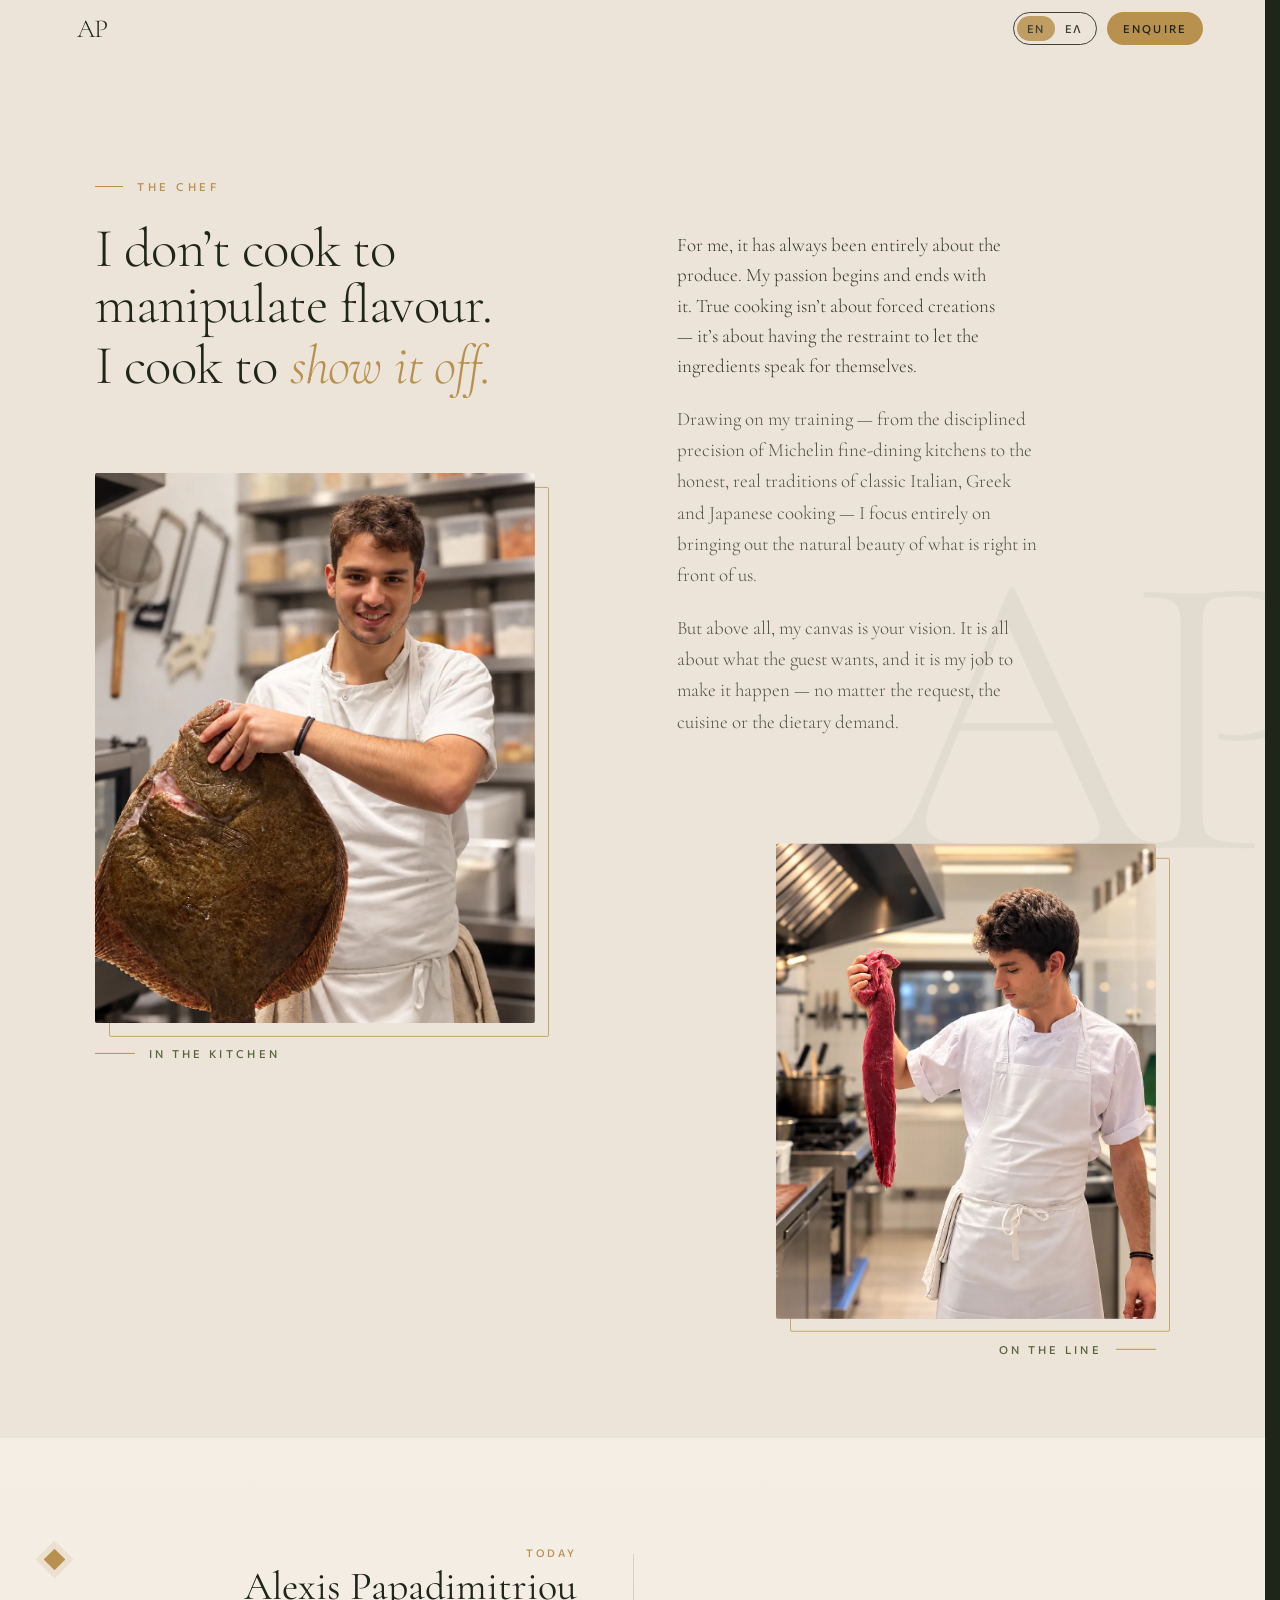
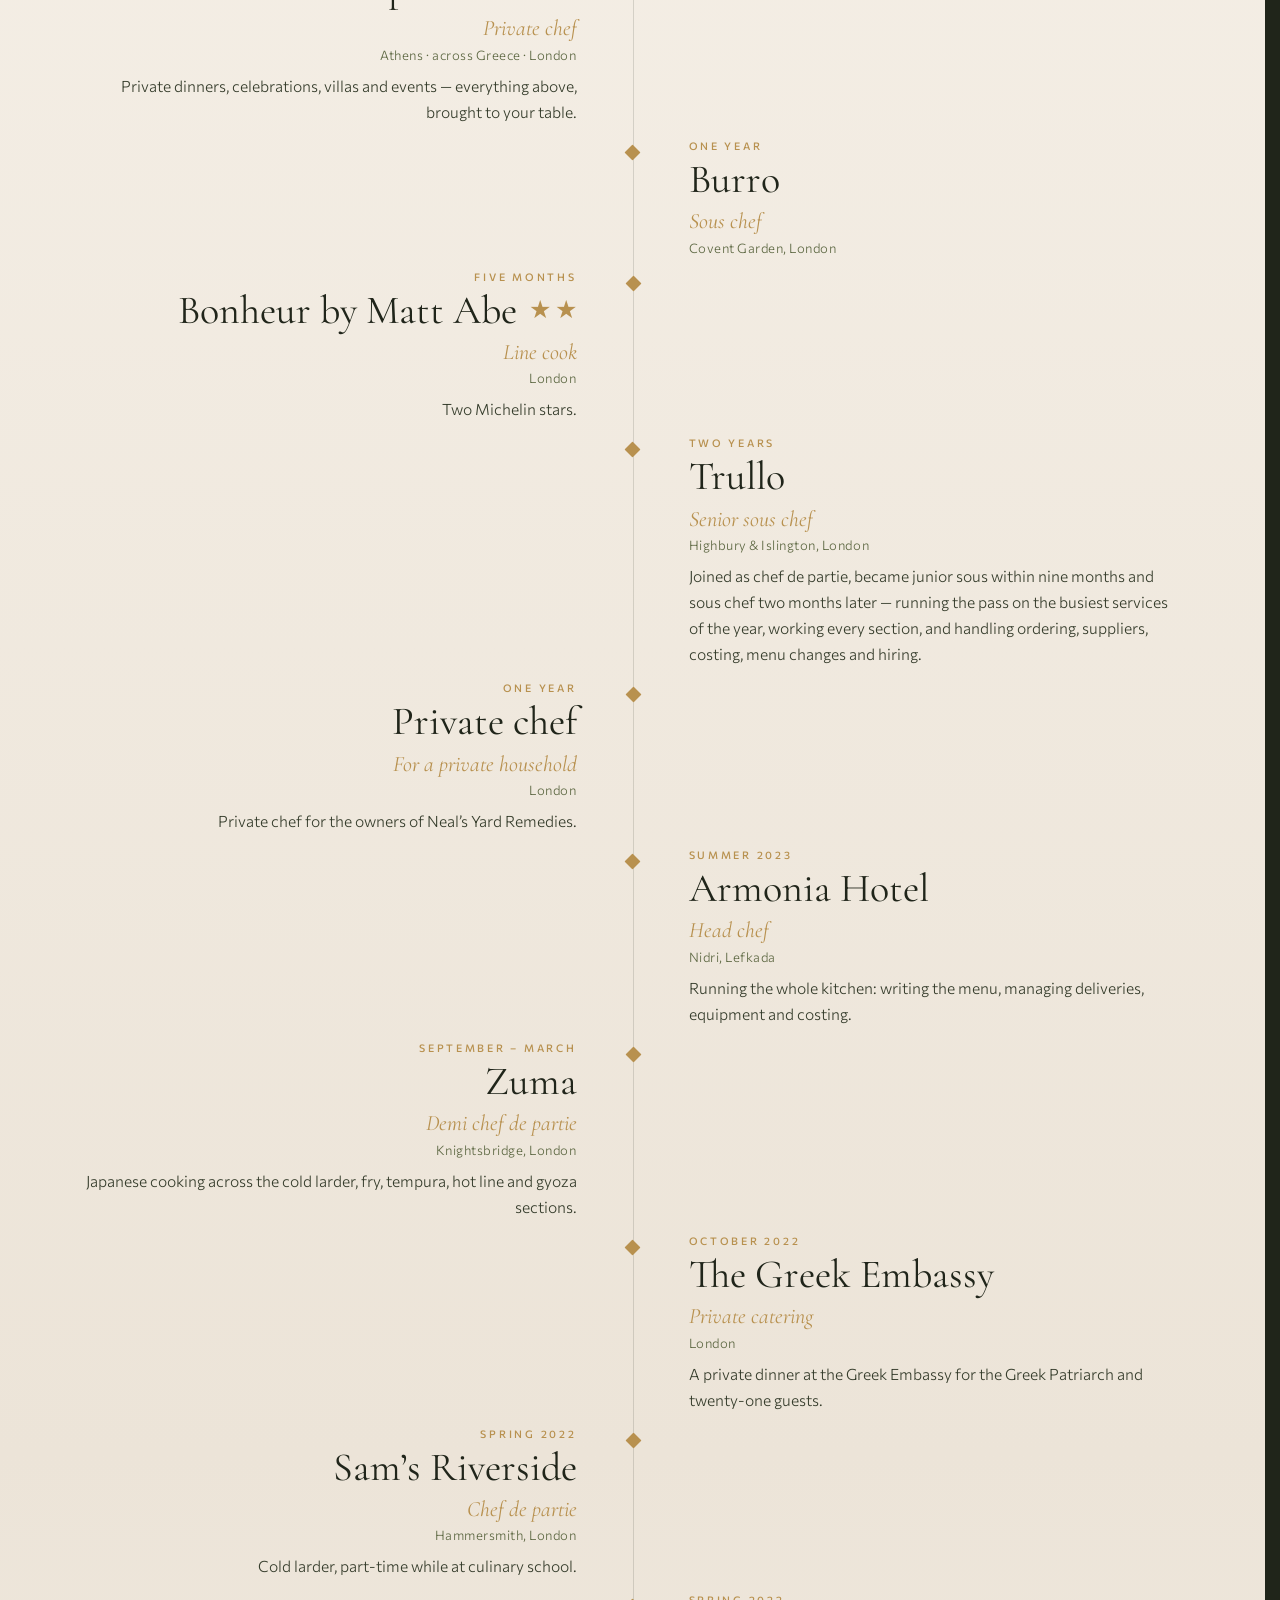
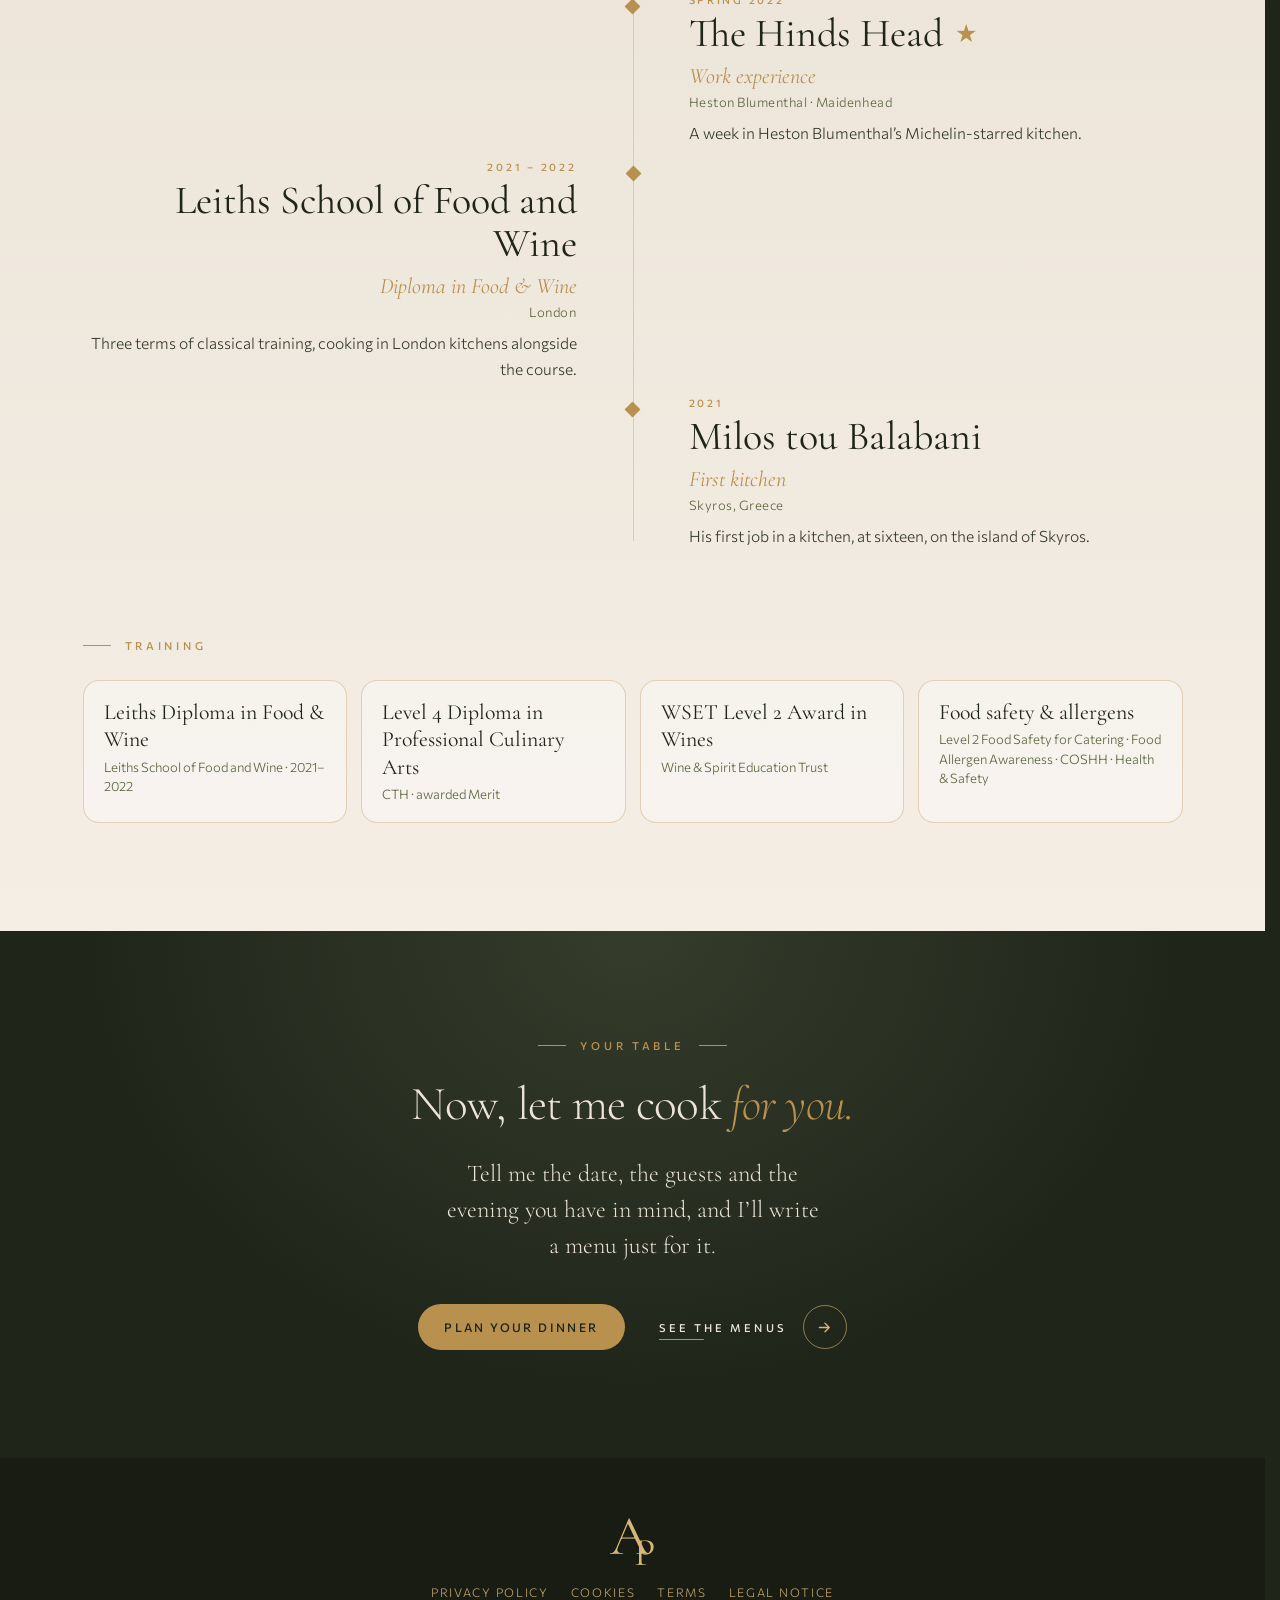
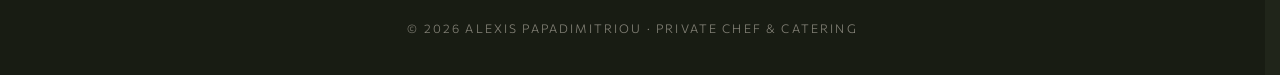
==== commit 59d337ea: "Remove the stats row (2★ / 2 cities / 1 menu) from home and About Co-Authored-By: Claude Opus 5.5 (1" ====
--- a/about.html
+++ b/about.html
@@ -26,11 +26,11 @@
 <link rel="icon" href="data:image/svg+xml,%3Csvg xmlns='http://www.w3.org/2000/svg' viewBox='0 0 64 64'%3E%3Crect width='64' height='64' rx='14' fill='%2320251a'/%3E%3Ctext x='32' y='43' font-family='Georgia,serif' font-size='30' fill='%23d6b679' text-anchor='middle'%3EAP%3C/text%3E%3C/svg%3E">
 <link rel="preload" href="/fonts/cormorant-garamond-latin-300-normal.woff2" as="font" type="font/woff2" crossorigin>
 <link rel="preload" href="/fonts/commissioner-latin-400-normal.woff2" data-el-href="/fonts/commissioner-greek-400-normal.woff2" as="font" type="font/woff2" crossorigin>
-<link rel="stylesheet" href="/site.css?v=48">
-<script src="/arrive.js?v=48"></script>
-<link rel="modulepreload" href="/i18n.js?v=48">
-<link rel="modulepreload" href="/details.js?v=48">
-<link rel="modulepreload" href="/curtain.js?v=48">
+<link rel="stylesheet" href="/site.css?v=49">
+<script src="/arrive.js?v=49"></script>
+<link rel="modulepreload" href="/i18n.js?v=49">
+<link rel="modulepreload" href="/details.js?v=49">
+<link rel="modulepreload" href="/curtain.js?v=49">
 </head>
 <body class="about-page">
 
@@ -73,11 +73,6 @@
         </figure>
       </div>
     </div>
-    <div class="stats">
-      <div class="stat" data-reveal style="--d:1"><b>2<sup>★</sup></b><span data-i18n="ab.s1">Michelin kitchen experience</span></div>
-      <div class="stat" data-reveal style="--d:2"><b>2</b><span data-i18n="ab.s2">Cities — London &amp; Athens</span></div>
-      <div class="stat" data-reveal style="--d:3"><b>1</b><span data-i18n="ab.s3">Menu, written only for you</span></div>
-    </div>
   </section>
 
   <!-- The journey (from Alexis's CV), newest first -->
@@ -230,6 +225,6 @@
   <article class="sheet-body" id="sheet-body"></article>
 </div>
 
-<script type="module" src="/about.js?v=48"></script>
+<script type="module" src="/about.js?v=49"></script>
 </body>
 </html>
--- a/site.css
+++ b/site.css
@@ -126,10 +126,6 @@
 #about .grid{display:grid;grid-template-columns:1fr;gap:48px;max-width:1200px;margin:0 auto;position:relative;z-index:1}
 @media(min-width:900px){#about .grid{grid-template-columns:1.1fr 1fr;align-items:end;gap:80px}}
 .lead{font-family:var(--serif);font-size:clamp(20px,2.3vw,27px);line-height:1.5;color:var(--olive-3)}
-.stats{display:grid;grid-template-columns:repeat(3,1fr);gap:16px;margin-top:56px;border-top:1px solid rgba(32,37,26,.18);padding-top:28px;max-width:1200px;margin-left:auto;margin-right:auto;position:relative;z-index:1}
-.stat b{display:block;font-family:var(--serif);font-weight:300;font-size:clamp(40px,6vw,76px);line-height:1;color:var(--olive)}
-.stat b sup{color:var(--gold);font-size:.45em;vertical-align:.9em;margin-left:2px}
-.stat span{display:block;margin-top:10px;font-size:clamp(11px,1.2vw,13px);letter-spacing:.14em;text-transform:uppercase;color:var(--leaf);line-height:1.5}
 .watermark{position:absolute;right:-.12em;top:50%;font-family:var(--serif);font-size:clamp(280px,48vw,720px);line-height:1;color:var(--olive);opacity:.045;pointer-events:none;will-change:transform;letter-spacing:-.08em}
 
 /* horizontal occasions */
@@ -400,7 +396,6 @@
   #about .about-text h2{grid-column:1;grid-row:2}
   #about .about-text{align-items:start}
   #about .about-text .about-body{grid-column:2;grid-row:2;margin-top:.55em}
-  .stats{max-width:var(--wrap);margin-top:72px;padding-top:36px}
 
   /* occasions: line up with the other sections, roomier cards */
   #occasions .head{padding:0 var(--gut)}
@@ -433,8 +428,6 @@
   .place{font-size:19px}
   .big{font-size:clamp(36px,3.2vw,56px);line-height:1.16;max-width:24ch}
   .lead{font-size:clamp(19px,1.45vw,24px);line-height:1.6;max-width:36ch}
-  .stat b{font-size:clamp(44px,3.8vw,64px)}
-  .stat span{font-size:12px}
   .watermark{font-size:clamp(300px,32vw,520px)}
   .card{width:clamp(300px,21vw,420px);min-height:min(50vh,460px)}
   .card h3{font-size:clamp(28px,2.2vw,40px)}
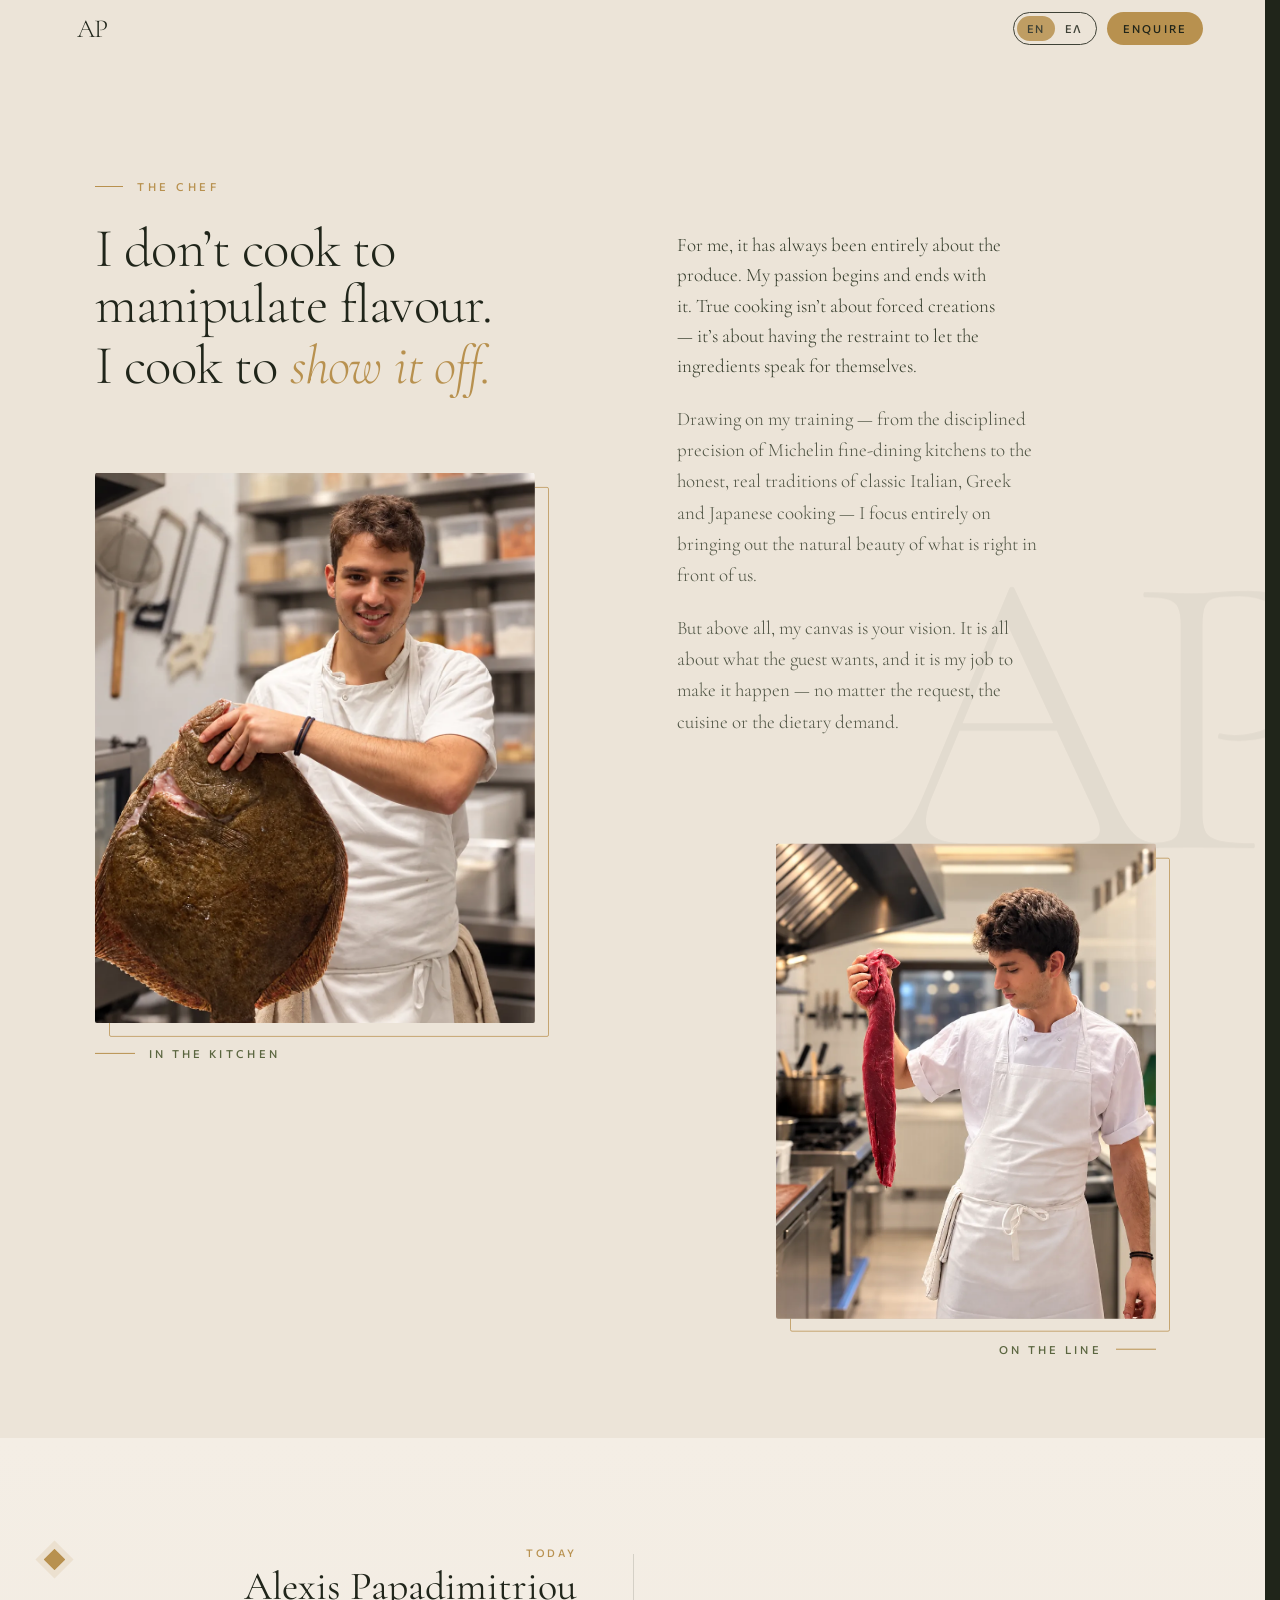
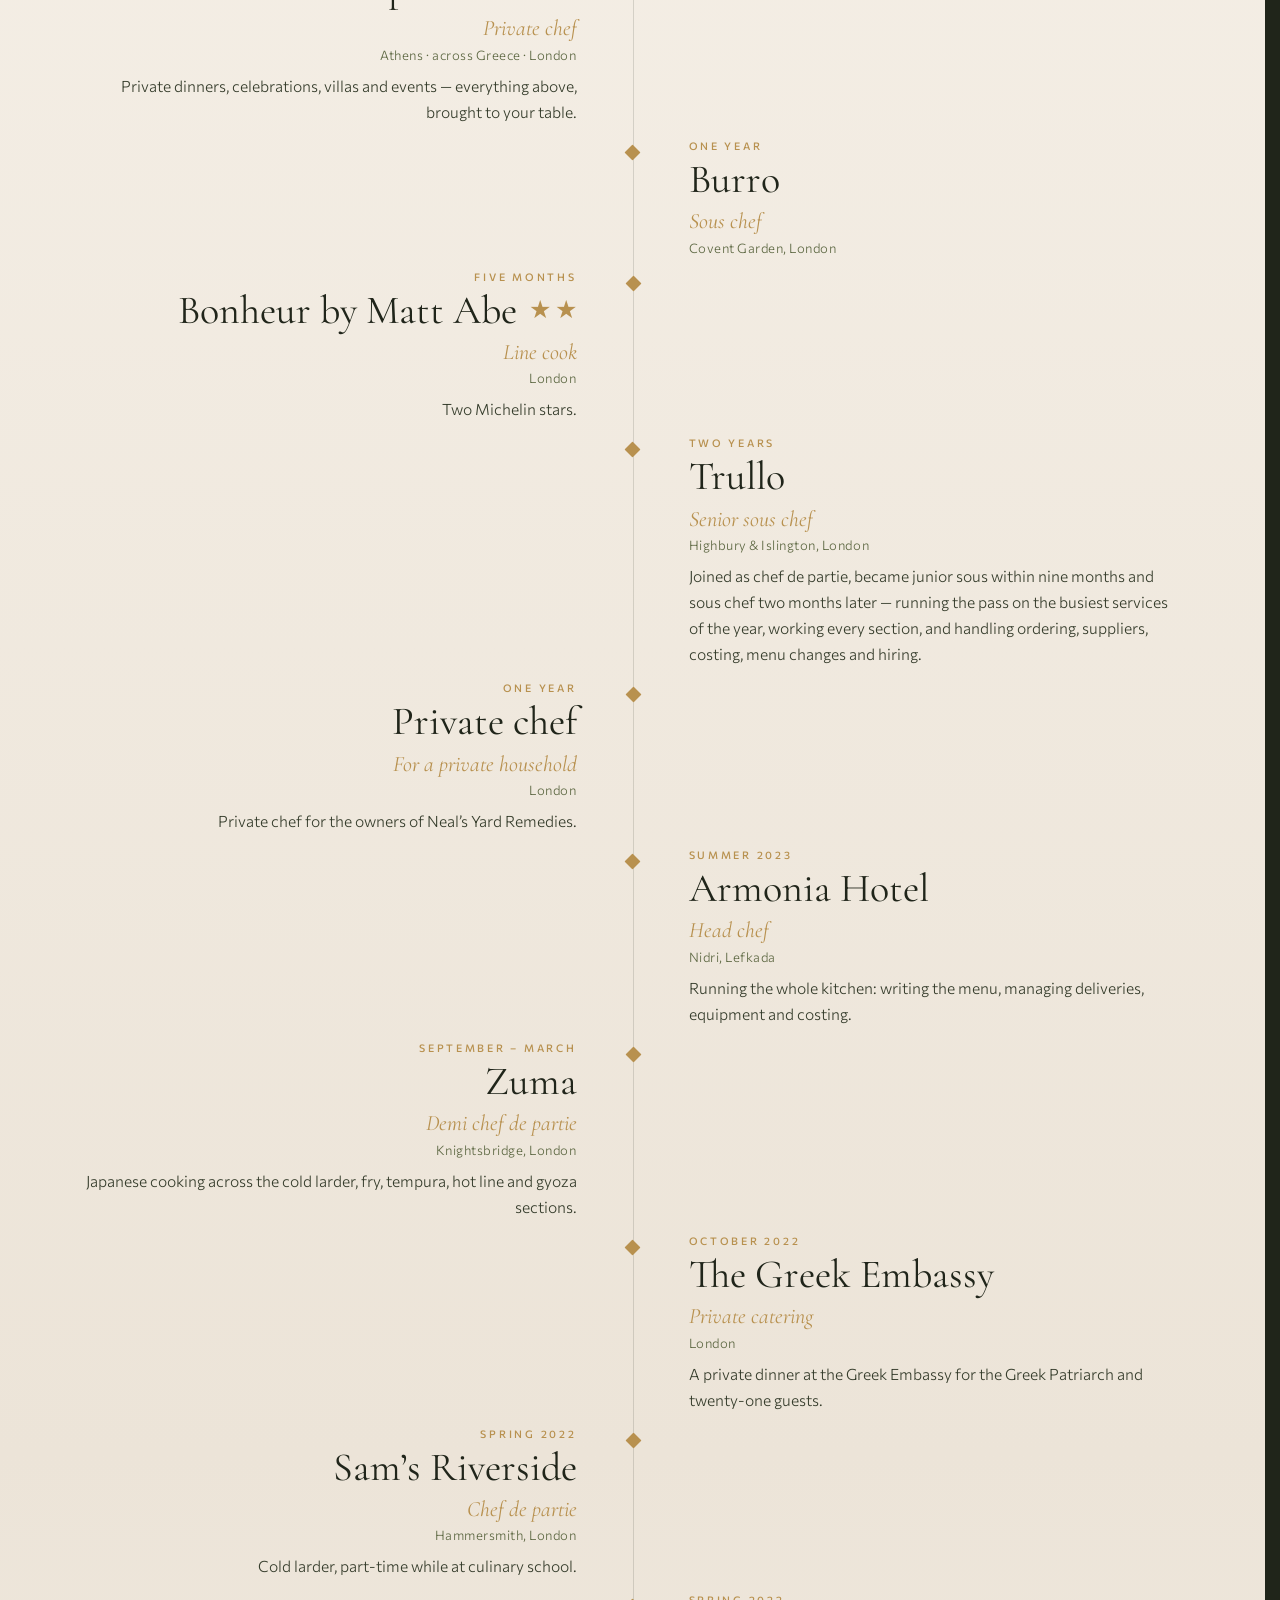
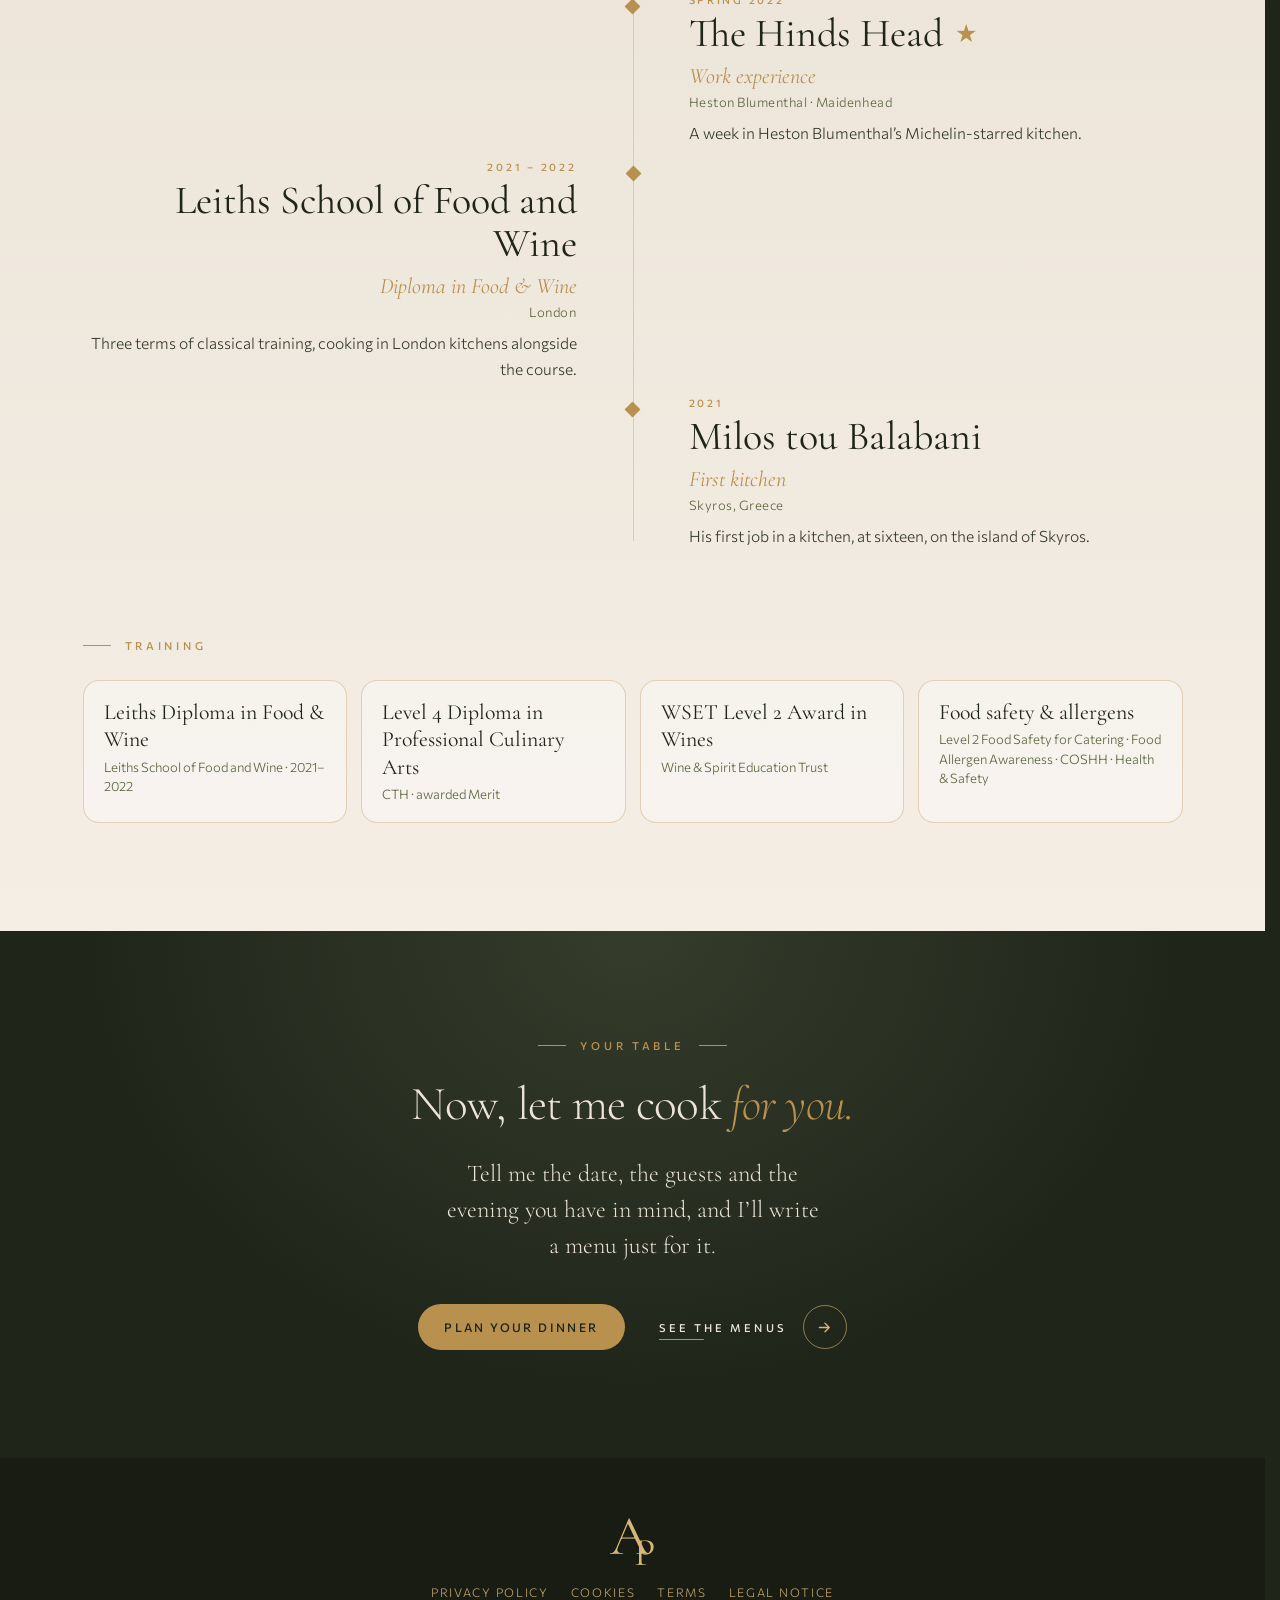
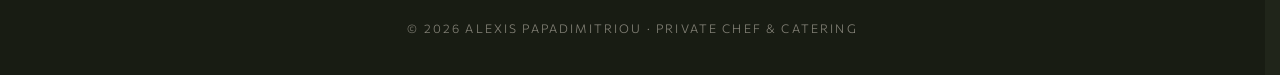
==== commit 5222f2e3: "New engraved produce art for every seasonal card and menu Each season card and each menu now has its" ====
--- a/about.html
+++ b/about.html
@@ -26,11 +26,11 @@
 <link rel="icon" href="data:image/svg+xml,%3Csvg xmlns='http://www.w3.org/2000/svg' viewBox='0 0 64 64'%3E%3Crect width='64' height='64' rx='14' fill='%2320251a'/%3E%3Ctext x='32' y='43' font-family='Georgia,serif' font-size='30' fill='%23d6b679' text-anchor='middle'%3EAP%3C/text%3E%3C/svg%3E">
 <link rel="preload" href="/fonts/cormorant-garamond-latin-300-normal.woff2" as="font" type="font/woff2" crossorigin>
 <link rel="preload" href="/fonts/commissioner-latin-400-normal.woff2" data-el-href="/fonts/commissioner-greek-400-normal.woff2" as="font" type="font/woff2" crossorigin>
-<link rel="stylesheet" href="/site.css?v=49">
-<script src="/arrive.js?v=49"></script>
-<link rel="modulepreload" href="/i18n.js?v=49">
-<link rel="modulepreload" href="/details.js?v=49">
-<link rel="modulepreload" href="/curtain.js?v=49">
+<link rel="stylesheet" href="/site.css?v=51">
+<script src="/arrive.js?v=51"></script>
+<link rel="modulepreload" href="/i18n.js?v=51">
+<link rel="modulepreload" href="/details.js?v=51">
+<link rel="modulepreload" href="/curtain.js?v=51">
 </head>
 <body class="about-page">
 
@@ -225,6 +225,6 @@
   <article class="sheet-body" id="sheet-body"></article>
 </div>
 
-<script type="module" src="/about.js?v=49"></script>
+<script type="module" src="/about.js?v=51"></script>
 </body>
 </html>
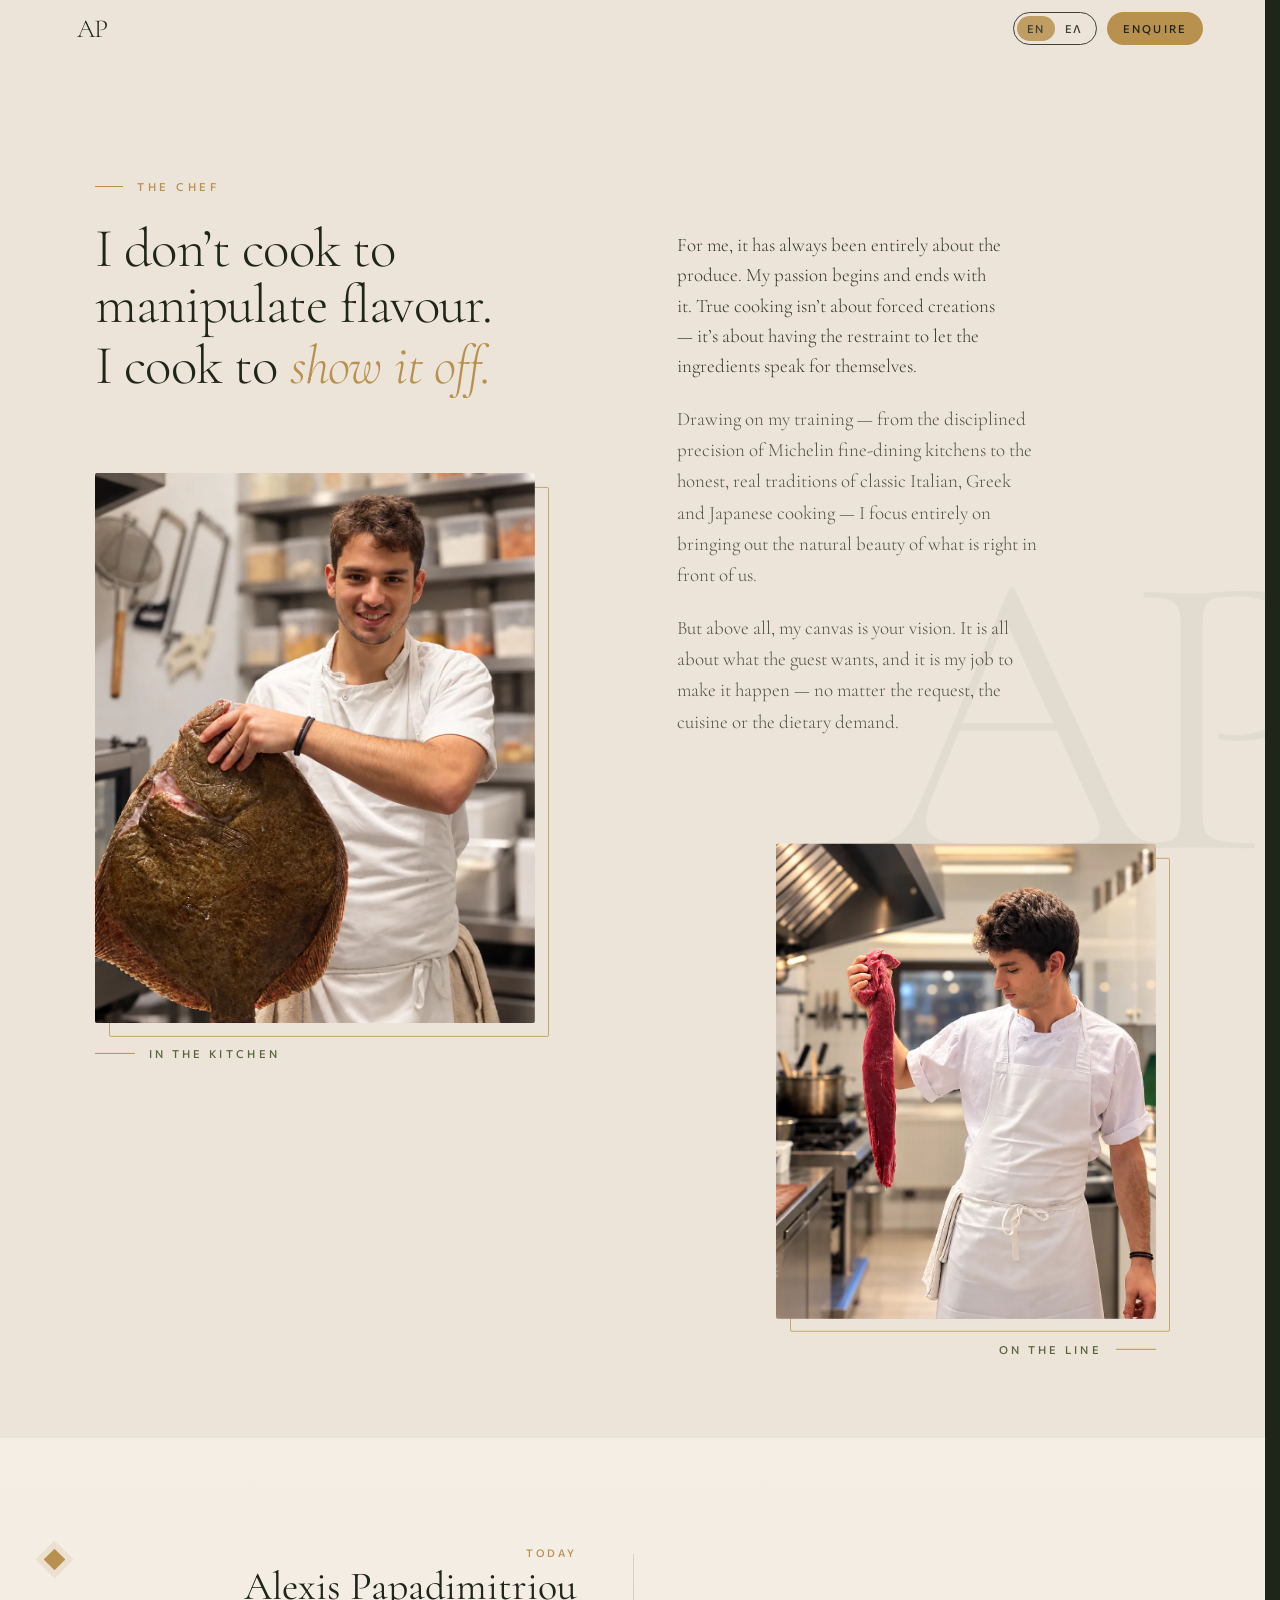
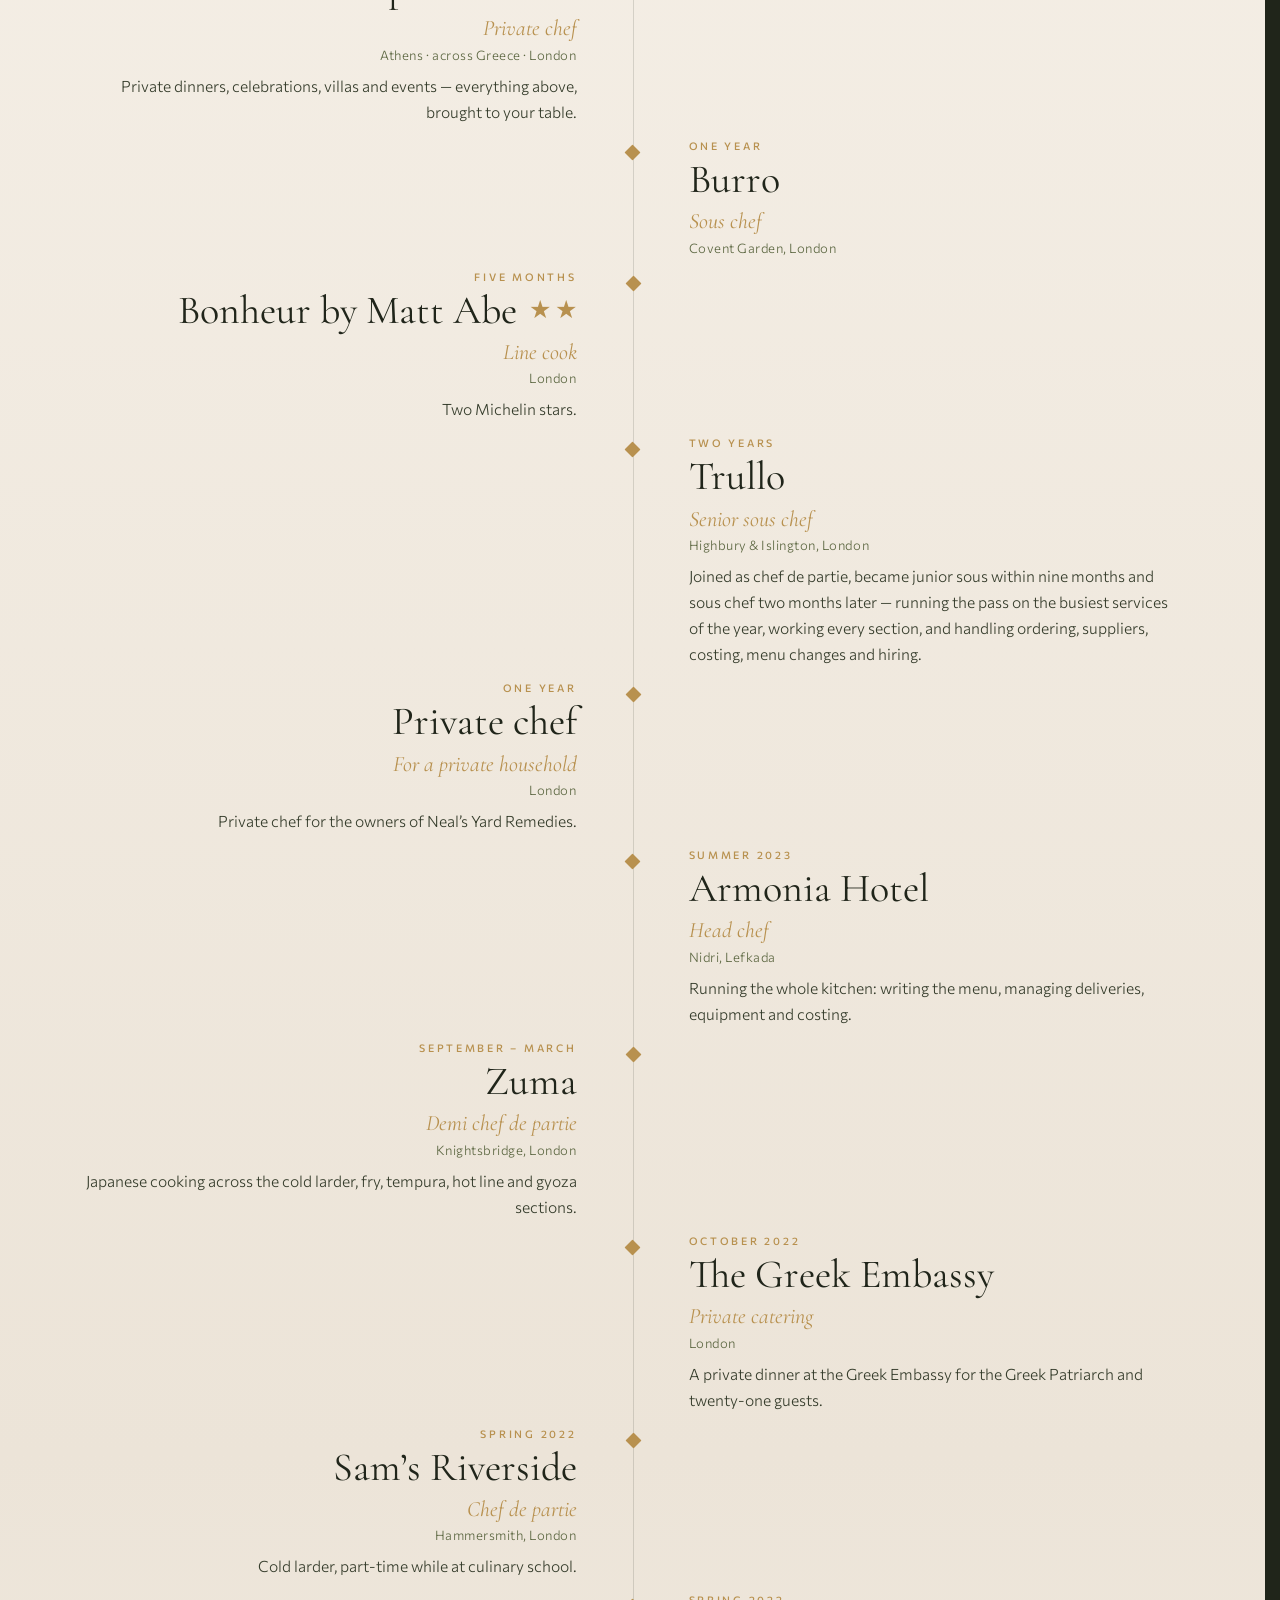
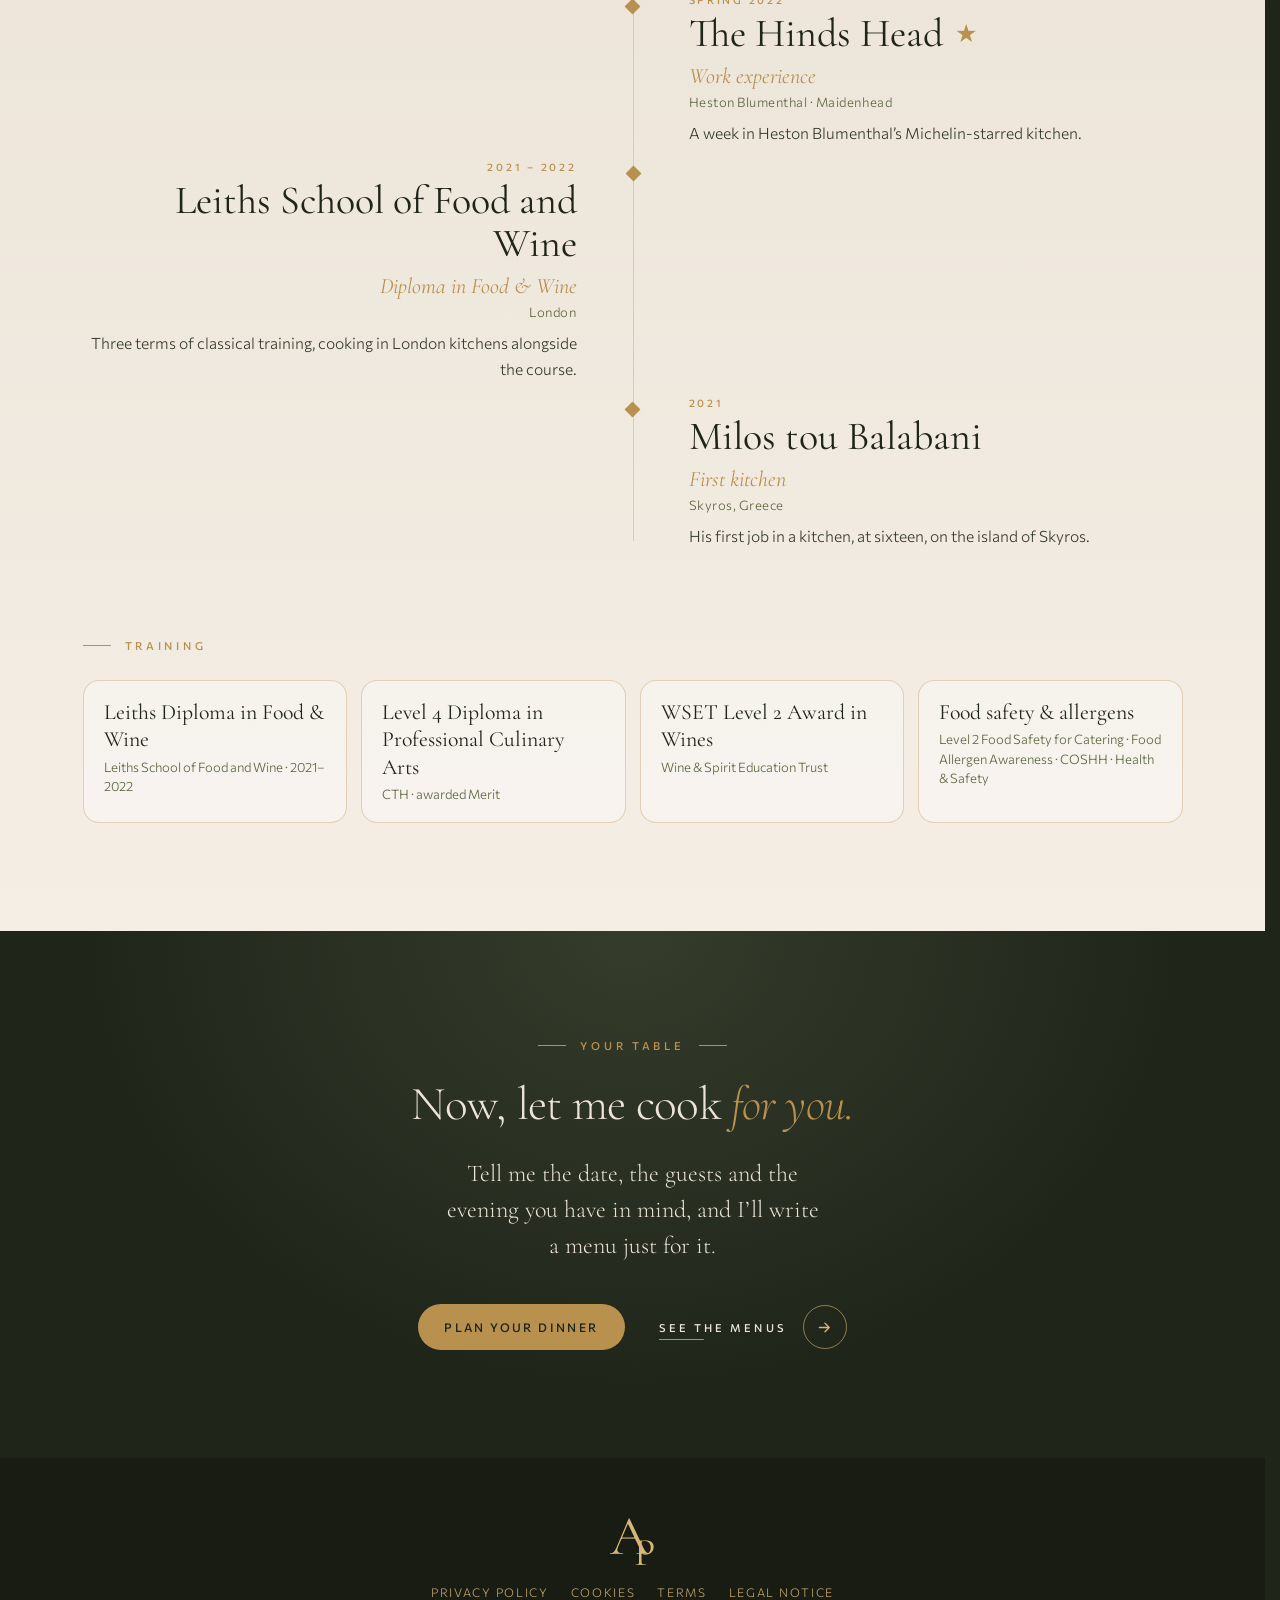
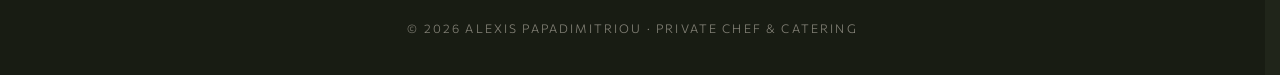
==== commit f6eba920: "About page: the AP logo plays the same homecoming as on the home page The cream circle blooms out of" ====
--- a/about.html
+++ b/about.html
@@ -26,11 +26,11 @@
 <link rel="icon" href="data:image/svg+xml,%3Csvg xmlns='http://www.w3.org/2000/svg' viewBox='0 0 64 64'%3E%3Crect width='64' height='64' rx='14' fill='%2320251a'/%3E%3Ctext x='32' y='43' font-family='Georgia,serif' font-size='30' fill='%23d6b679' text-anchor='middle'%3EAP%3C/text%3E%3C/svg%3E">
 <link rel="preload" href="/fonts/cormorant-garamond-latin-300-normal.woff2" as="font" type="font/woff2" crossorigin>
 <link rel="preload" href="/fonts/commissioner-latin-400-normal.woff2" data-el-href="/fonts/commissioner-greek-400-normal.woff2" as="font" type="font/woff2" crossorigin>
-<link rel="stylesheet" href="/site.css?v=51">
-<script src="/arrive.js?v=51"></script>
-<link rel="modulepreload" href="/i18n.js?v=51">
-<link rel="modulepreload" href="/details.js?v=51">
-<link rel="modulepreload" href="/curtain.js?v=51">
+<link rel="stylesheet" href="/site.css?v=52">
+<script src="/arrive.js?v=52"></script>
+<link rel="modulepreload" href="/i18n.js?v=52">
+<link rel="modulepreload" href="/details.js?v=52">
+<link rel="modulepreload" href="/curtain.js?v=52">
 </head>
 <body class="about-page">
 
@@ -225,6 +225,6 @@
   <article class="sheet-body" id="sheet-body"></article>
 </div>
 
-<script type="module" src="/about.js?v=51"></script>
+<script type="module" src="/about.js?v=52"></script>
 </body>
 </html>
--- a/site.css
+++ b/site.css
@@ -608,6 +608,13 @@
 .hc-ring{position:absolute;border-radius:50%;border:1px solid #b8914f;transform:scale(0);will-change:transform,opacity}
 .hc-ap{position:absolute;display:flex;align-items:flex-end;font-family:'Cormorant Garamond','GFS Didot',Georgia,serif;line-height:.8;color:#20251a;white-space:nowrap;-webkit-font-smoothing:antialiased;backface-visibility:hidden}
 .hc-ap span{font-size:.7em;margin-left:-.36em;transform:translateY(.24em)}
+/* arriving from the About page's logo: the page opens already under the cream, the monogram waiting in the
+   middle exactly where the About page left it (and shows itself anyway after a few seconds if the scripts never arrive) */
+.hc-in{display:none;--hc-fs:26px}
+html.homing .hc-in{display:block;animation:arriveSafe 0s linear 8s forwards}
+.hc-in .hc-disc{inset:0;border-radius:0;transform:none}
+.hc-in .hc-ap{left:50%;top:42%;font-size:calc(var(--hc-fs) * 3.6);transform:translate(-50%,-50%)}
+@media(min-width:1600px){.hc-in{--hc-fs:30px}}
 /* frosted menu bar once you scroll, so it stays readable over photos and text */
 header::before{content:"";position:absolute;inset:0;z-index:-1;opacity:0;pointer-events:none;
   background:rgba(240,233,222,.8);-webkit-backdrop-filter:blur(16px) saturate(1.3);backdrop-filter:blur(16px) saturate(1.3);
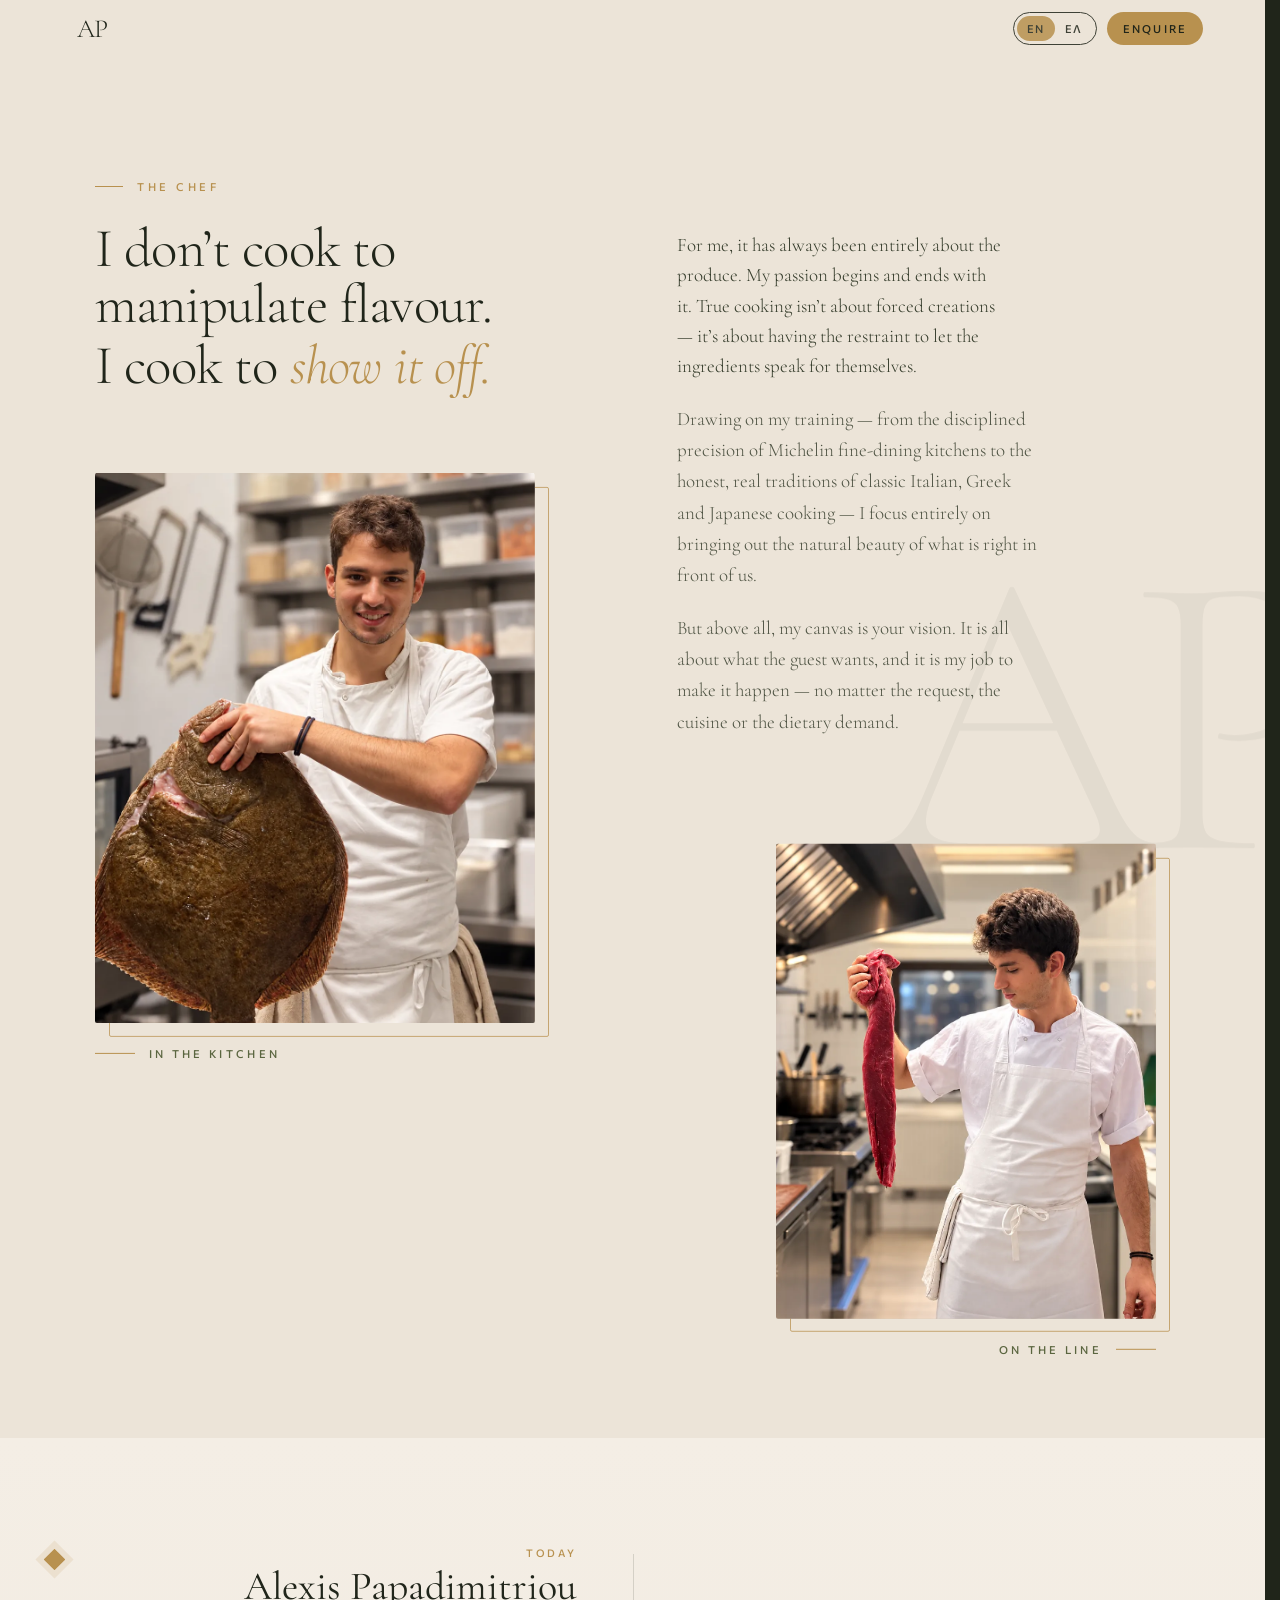
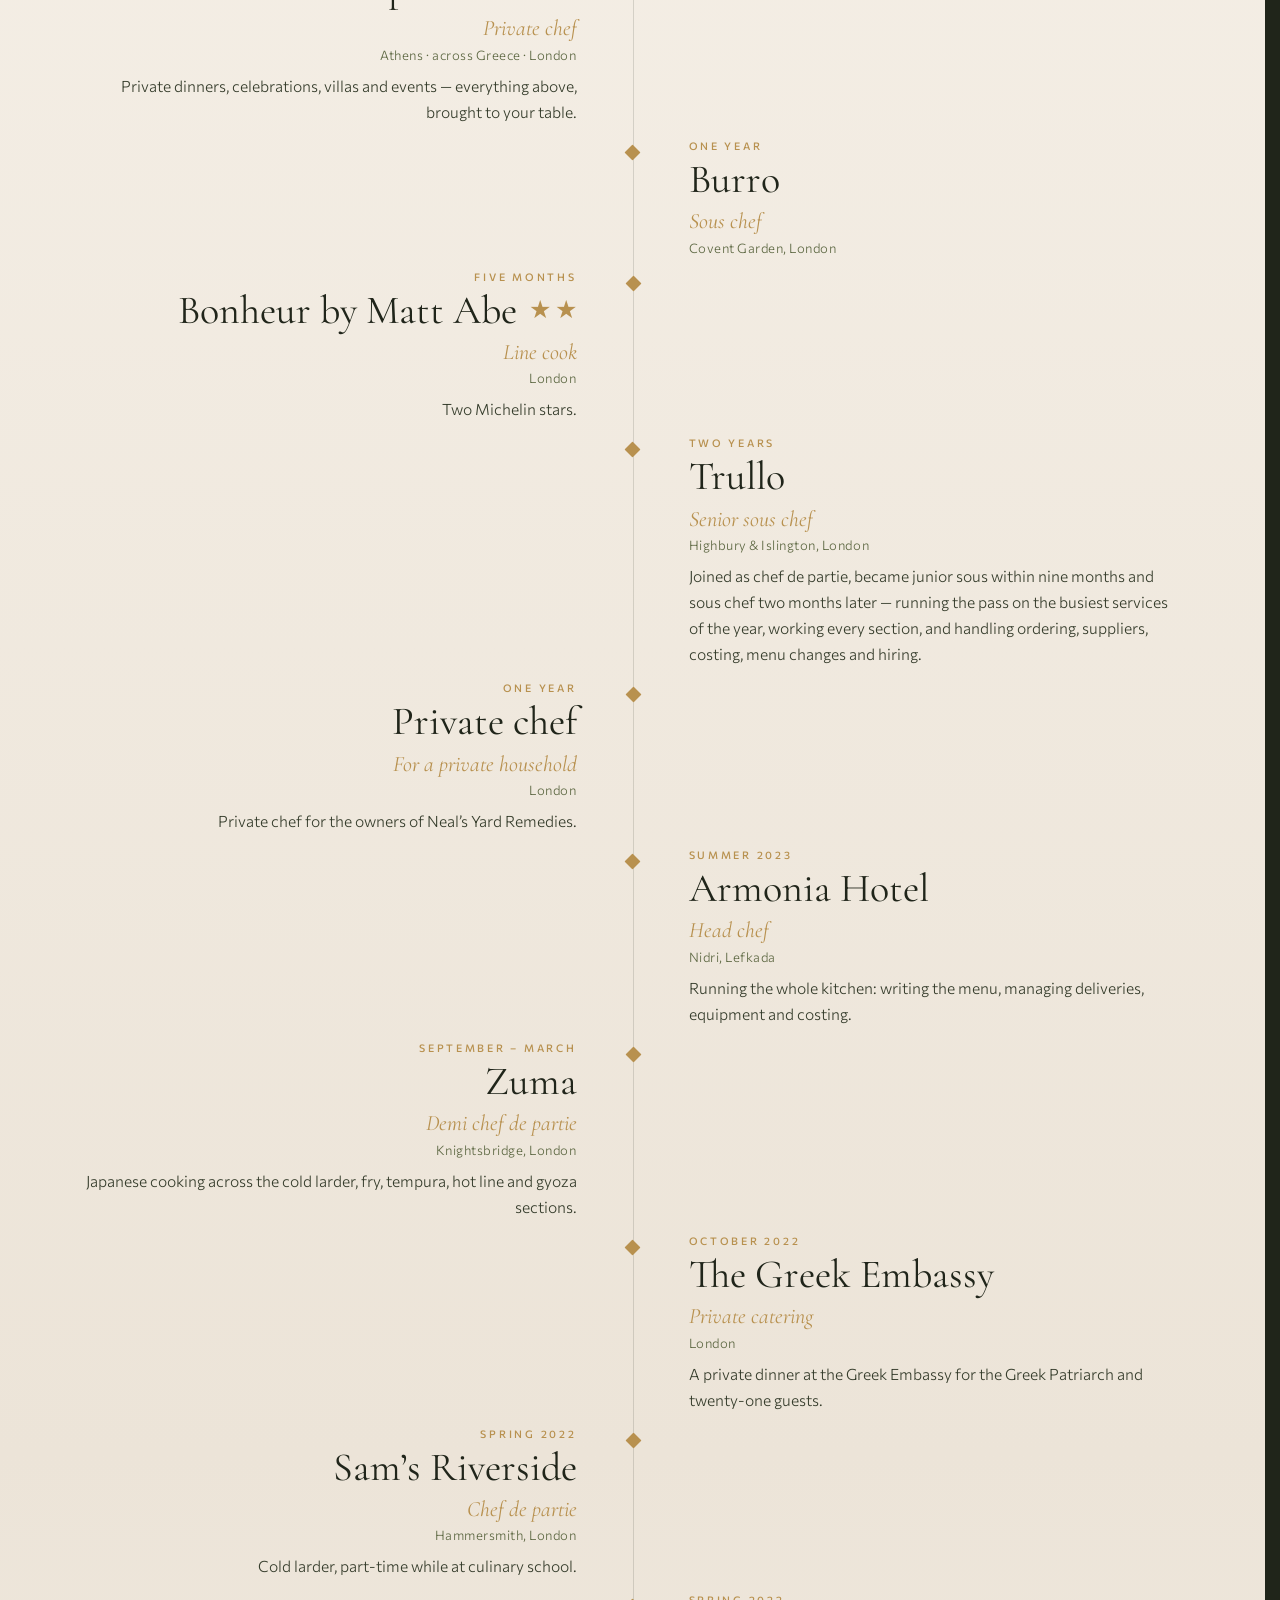
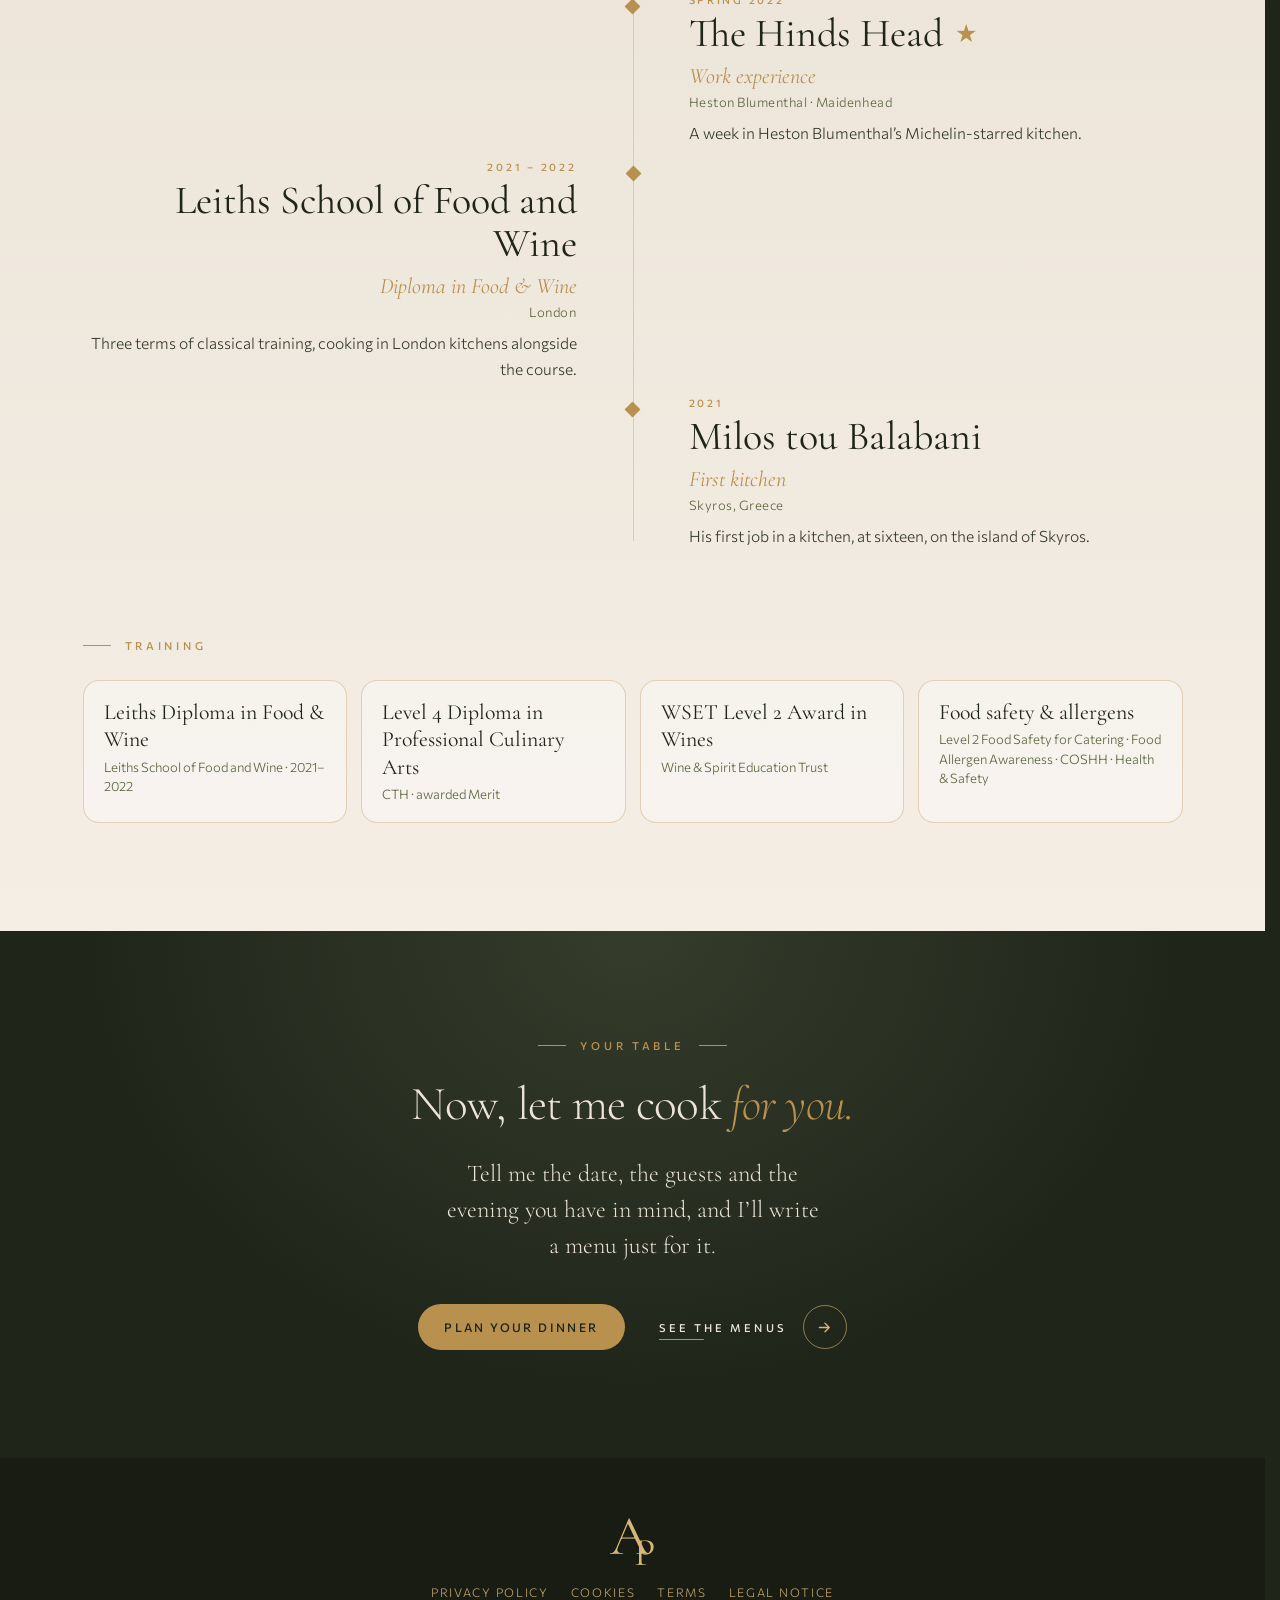
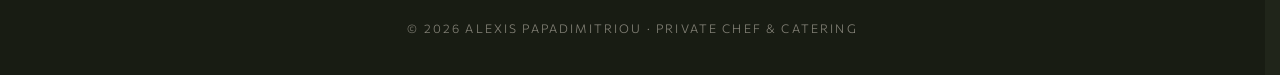
==== commit 67c90bd5: "Use the Astra illustrations for every season card and menu Replaces the code-drawn produce art with " ====
--- a/about.html
+++ b/about.html
@@ -26,11 +26,11 @@
 <link rel="icon" href="data:image/svg+xml,%3Csvg xmlns='http://www.w3.org/2000/svg' viewBox='0 0 64 64'%3E%3Crect width='64' height='64' rx='14' fill='%2320251a'/%3E%3Ctext x='32' y='43' font-family='Georgia,serif' font-size='30' fill='%23d6b679' text-anchor='middle'%3EAP%3C/text%3E%3C/svg%3E">
 <link rel="preload" href="/fonts/cormorant-garamond-latin-300-normal.woff2" as="font" type="font/woff2" crossorigin>
 <link rel="preload" href="/fonts/commissioner-latin-400-normal.woff2" data-el-href="/fonts/commissioner-greek-400-normal.woff2" as="font" type="font/woff2" crossorigin>
-<link rel="stylesheet" href="/site.css?v=52">
-<script src="/arrive.js?v=52"></script>
-<link rel="modulepreload" href="/i18n.js?v=52">
-<link rel="modulepreload" href="/details.js?v=52">
-<link rel="modulepreload" href="/curtain.js?v=52">
+<link rel="stylesheet" href="/site.css?v=53">
+<script src="/arrive.js?v=53"></script>
+<link rel="modulepreload" href="/i18n.js?v=53">
+<link rel="modulepreload" href="/details.js?v=53">
+<link rel="modulepreload" href="/curtain.js?v=53">
 </head>
 <body class="about-page">
 
@@ -225,6 +225,6 @@
   <article class="sheet-body" id="sheet-body"></article>
 </div>
 
-<script type="module" src="/about.js?v=52"></script>
+<script type="module" src="/about.js?v=53"></script>
 </body>
 </html>
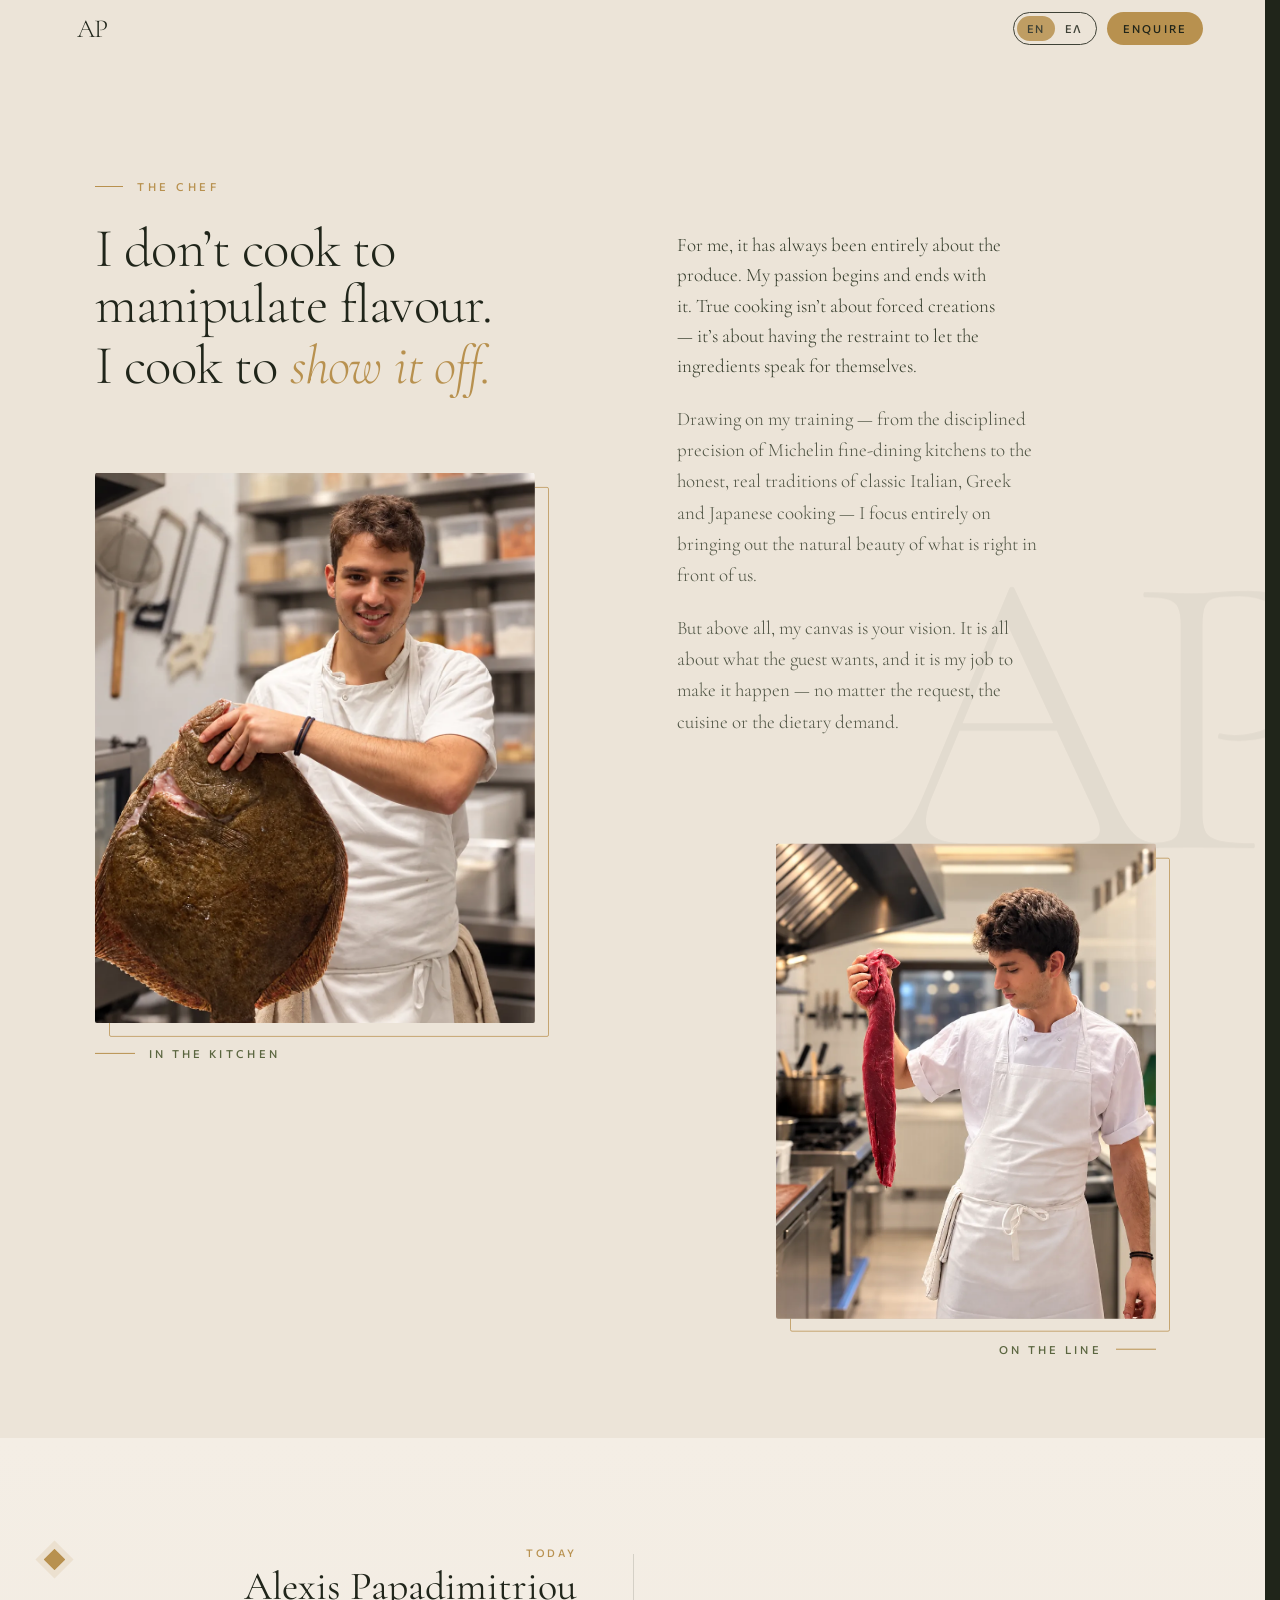
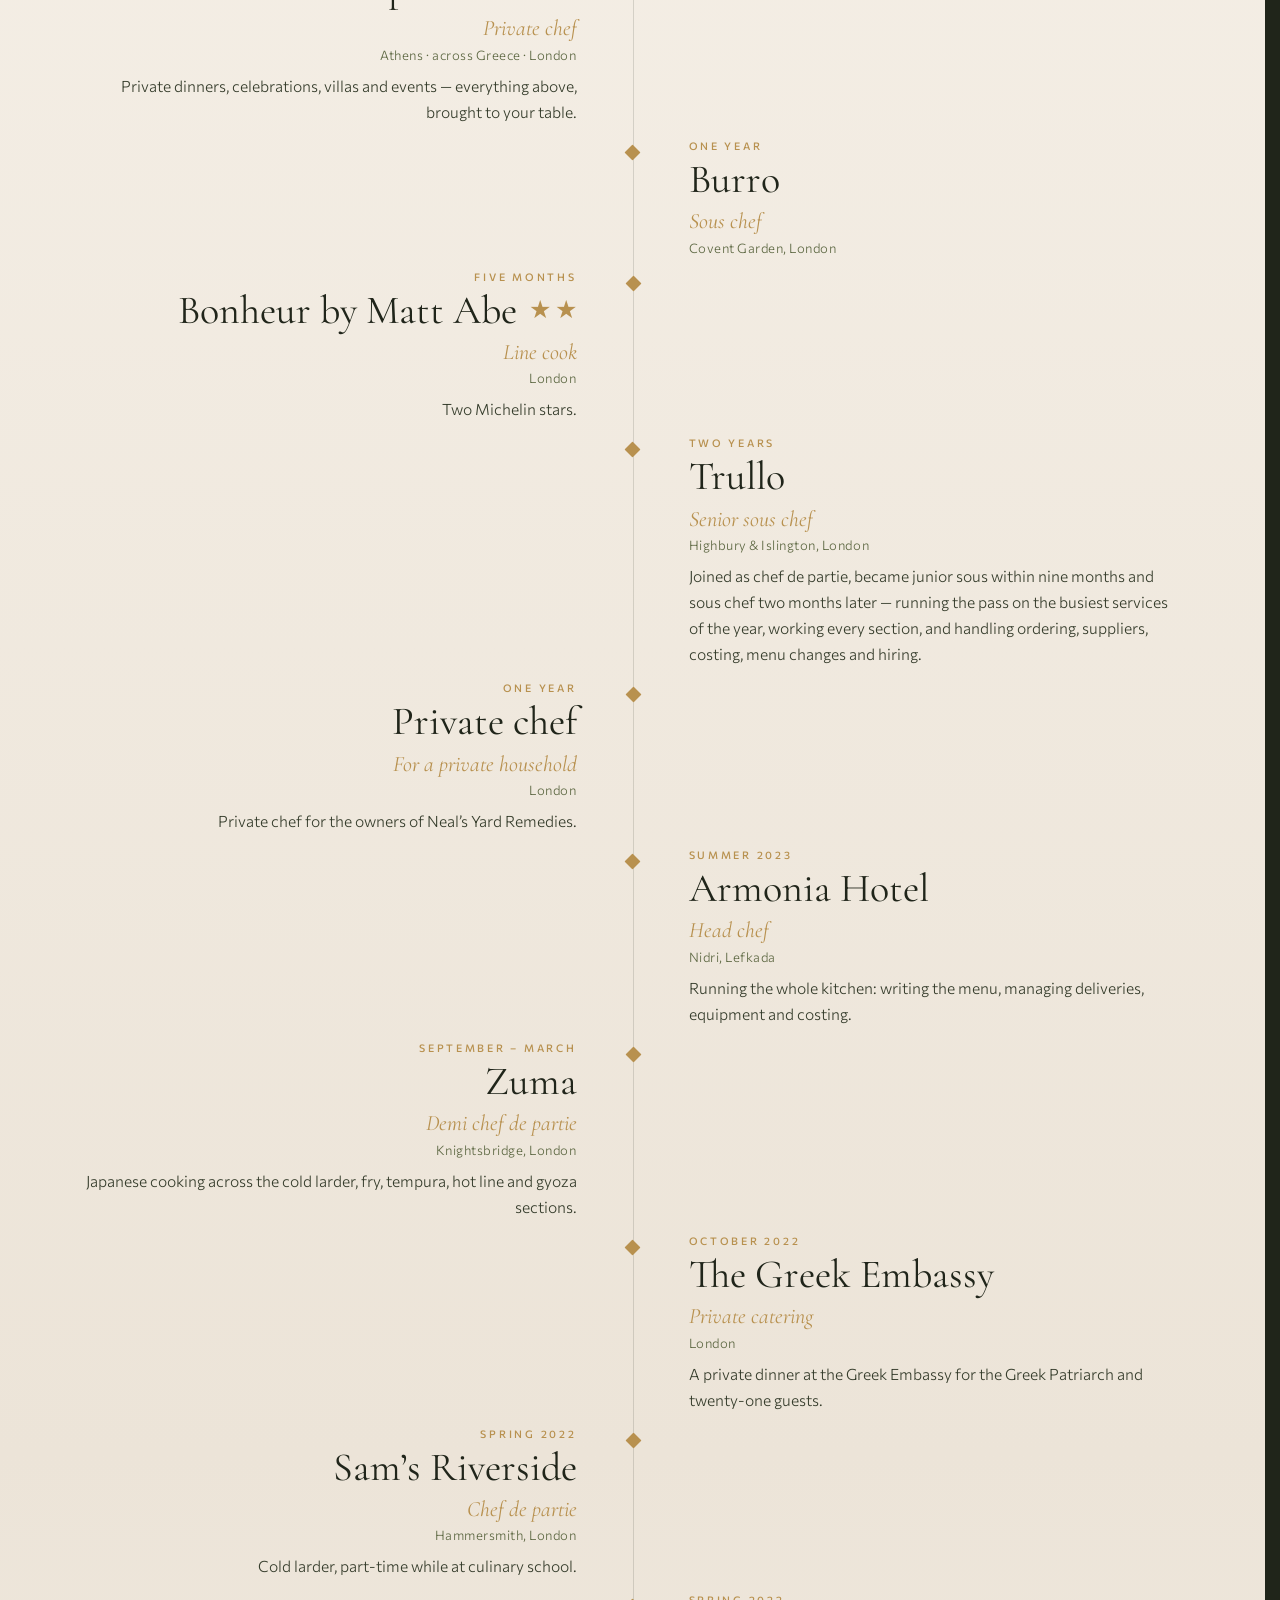
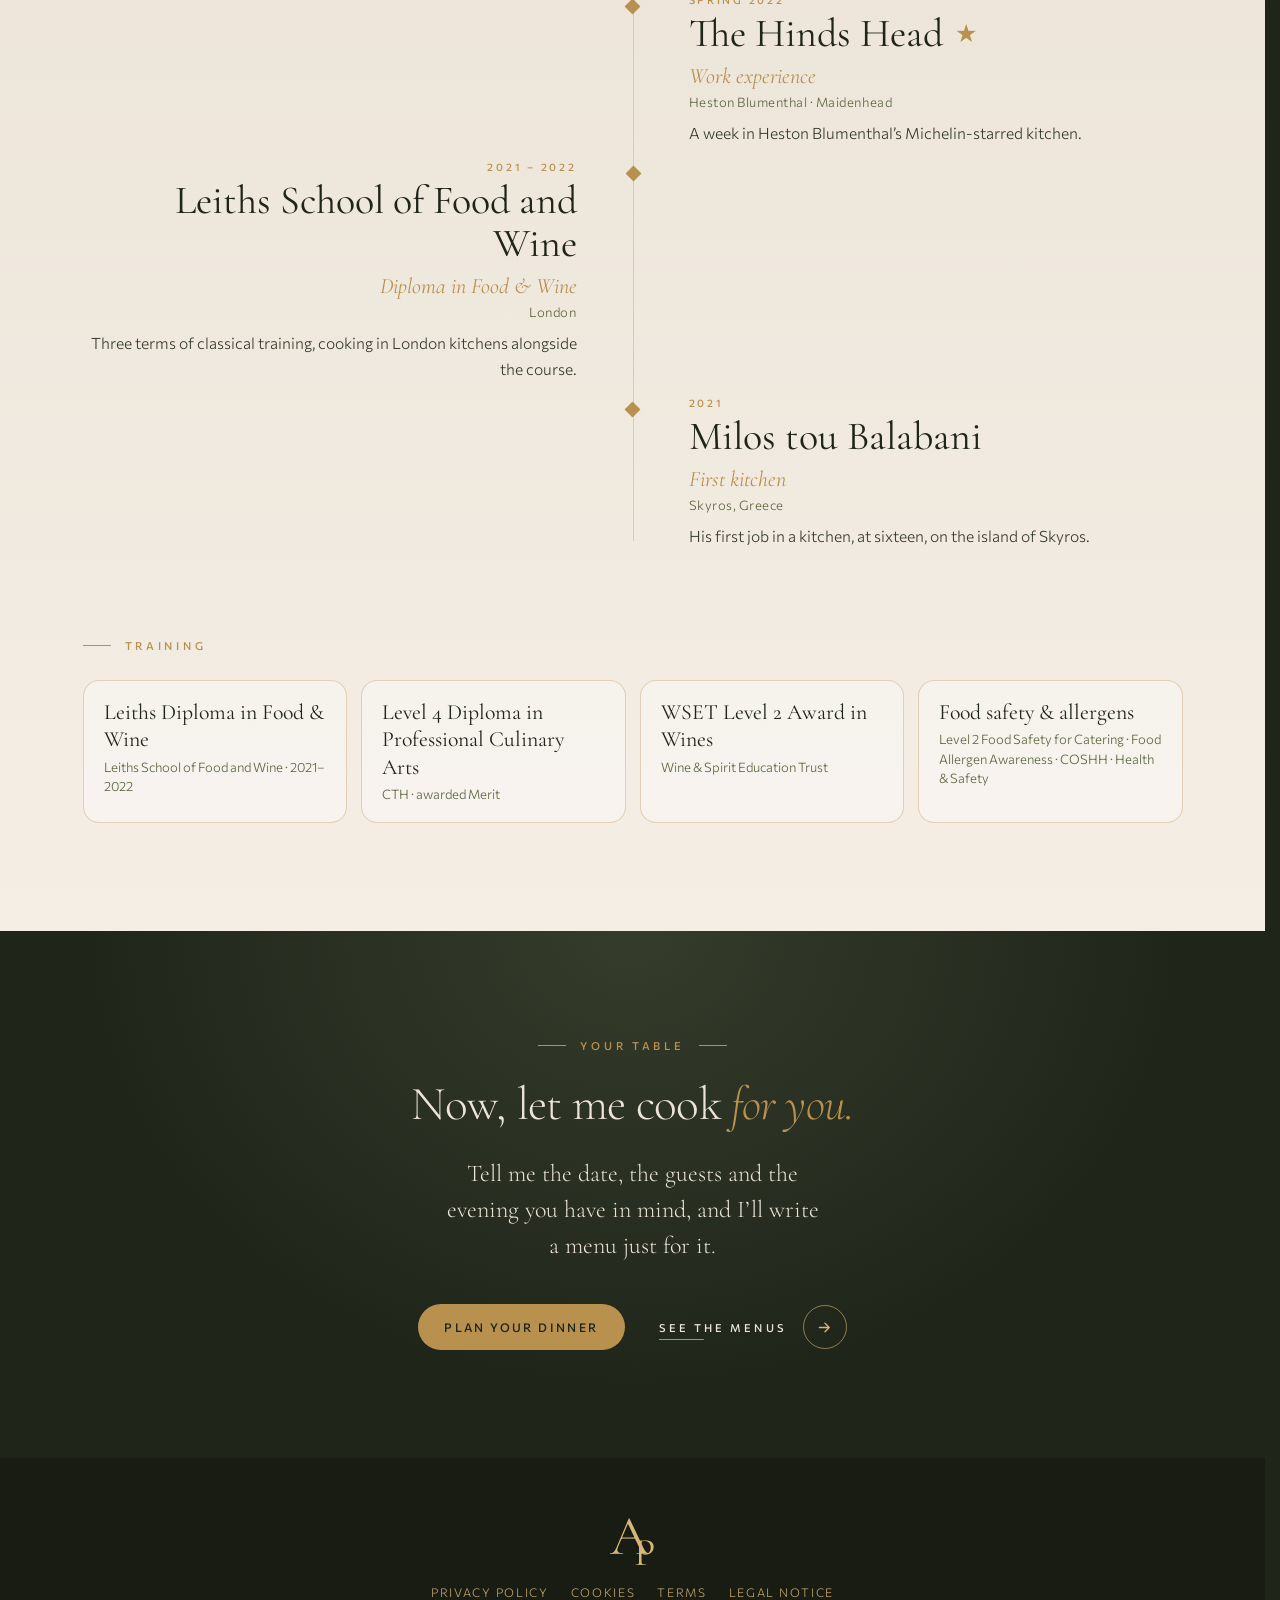
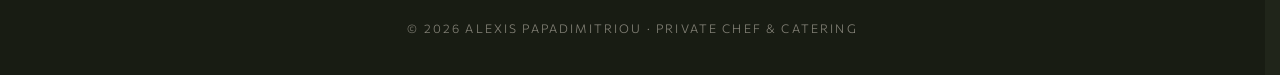
==== commit bab5e9b4: "Client polish: no dead scrolling on phones, zoomable photos, steadier menus - Slow scrolling on phon" ====
--- a/about.html
+++ b/about.html
@@ -26,11 +26,11 @@
 <link rel="icon" href="data:image/svg+xml,%3Csvg xmlns='http://www.w3.org/2000/svg' viewBox='0 0 64 64'%3E%3Crect width='64' height='64' rx='14' fill='%2320251a'/%3E%3Ctext x='32' y='43' font-family='Georgia,serif' font-size='30' fill='%23d6b679' text-anchor='middle'%3EAP%3C/text%3E%3C/svg%3E">
 <link rel="preload" href="/fonts/cormorant-garamond-latin-300-normal.woff2" as="font" type="font/woff2" crossorigin>
 <link rel="preload" href="/fonts/commissioner-latin-400-normal.woff2" data-el-href="/fonts/commissioner-greek-400-normal.woff2" as="font" type="font/woff2" crossorigin>
-<link rel="stylesheet" href="/site.css?v=53">
-<script src="/arrive.js?v=53"></script>
-<link rel="modulepreload" href="/i18n.js?v=53">
-<link rel="modulepreload" href="/details.js?v=53">
-<link rel="modulepreload" href="/curtain.js?v=53">
+<link rel="stylesheet" href="/site.css?v=54">
+<script src="/arrive.js?v=54"></script>
+<link rel="modulepreload" href="/i18n.js?v=54">
+<link rel="modulepreload" href="/details.js?v=54">
+<link rel="modulepreload" href="/curtain.js?v=54">
 </head>
 <body class="about-page">
 
@@ -225,6 +225,6 @@
   <article class="sheet-body" id="sheet-body"></article>
 </div>
 
-<script type="module" src="/about.js?v=53"></script>
+<script type="module" src="/about.js?v=54"></script>
 </body>
 </html>
--- a/site.css
+++ b/site.css
@@ -100,7 +100,8 @@
 .eyebrow::before{content:"";width:28px;height:1px;background:currentColor}
 .big{font-family:var(--serif);font-weight:300;font-size:clamp(31px,5.4vw,72px);line-height:1.12;letter-spacing:-.01em;max-width:18ch}
 .big{cursor:pointer;-webkit-tap-highlight-color:transparent;user-select:none;-webkit-user-select:none}
-.big .w{opacity:.14;transition:color .5s ease,text-shadow .7s ease}
+.big .w{display:inline-block;opacity:.14;transition:color .5s ease,text-shadow .7s ease}
+.big .w.edge{color:var(--gold-l);transition:color .15s ease,text-shadow .7s ease}
 .big em{font-style:italic;color:var(--gold-l)}
 @media(hover:hover){.big .w:hover{opacity:1!important;color:var(--gold-l)}}
 .big .w.on{opacity:1!important;transition:opacity .35s ease,color .5s ease,text-shadow .7s ease}
@@ -570,7 +571,7 @@
 html.lang-out main,html.lang-out footer{opacity:0;filter:blur(4px);transition:opacity .22s ease,filter .22s ease}
 html.lang-in main,html.lang-in footer{animation:apLangIn .6s cubic-bezier(.16,1,.3,1) both}
 @keyframes apLangOut{to{opacity:0;filter:blur(4px)}}
-@keyframes apLangIn{from{opacity:0;filter:blur(4px);transform:translateY(8px)}}
+@keyframes apLangIn{from{opacity:0;transform:translate3d(0,8px,0)}}
 /* the curtain (curtain.js): language switch, moving between pages, legal pages */
 #lswap{position:fixed;inset:0;z-index:105;visibility:hidden;pointer-events:none;overflow:hidden}
 .ls-panel{position:absolute;inset:0;background:radial-gradient(ellipse at 50% 40%,#353c2b,#1b2016 75%);transform:translate3d(0,100%,0);will-change:transform;display:flex;align-items:center;justify-content:center}
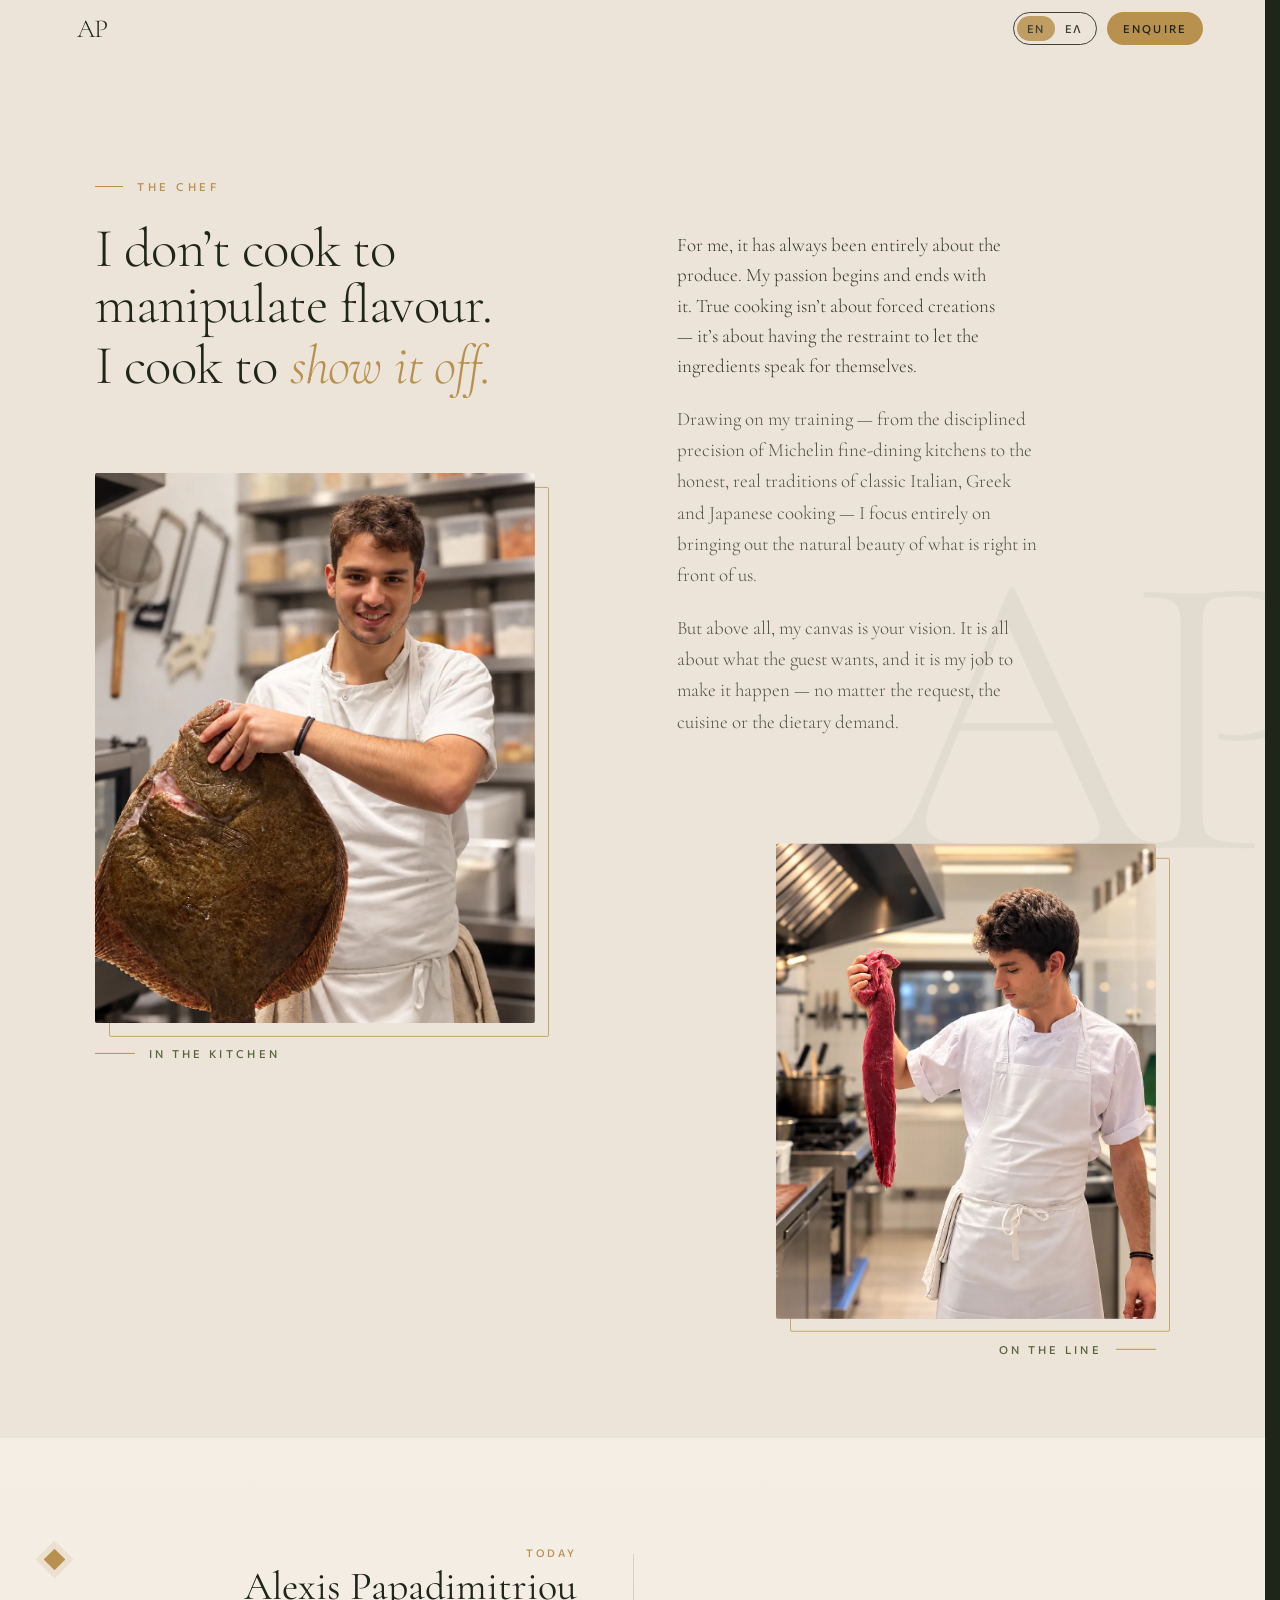
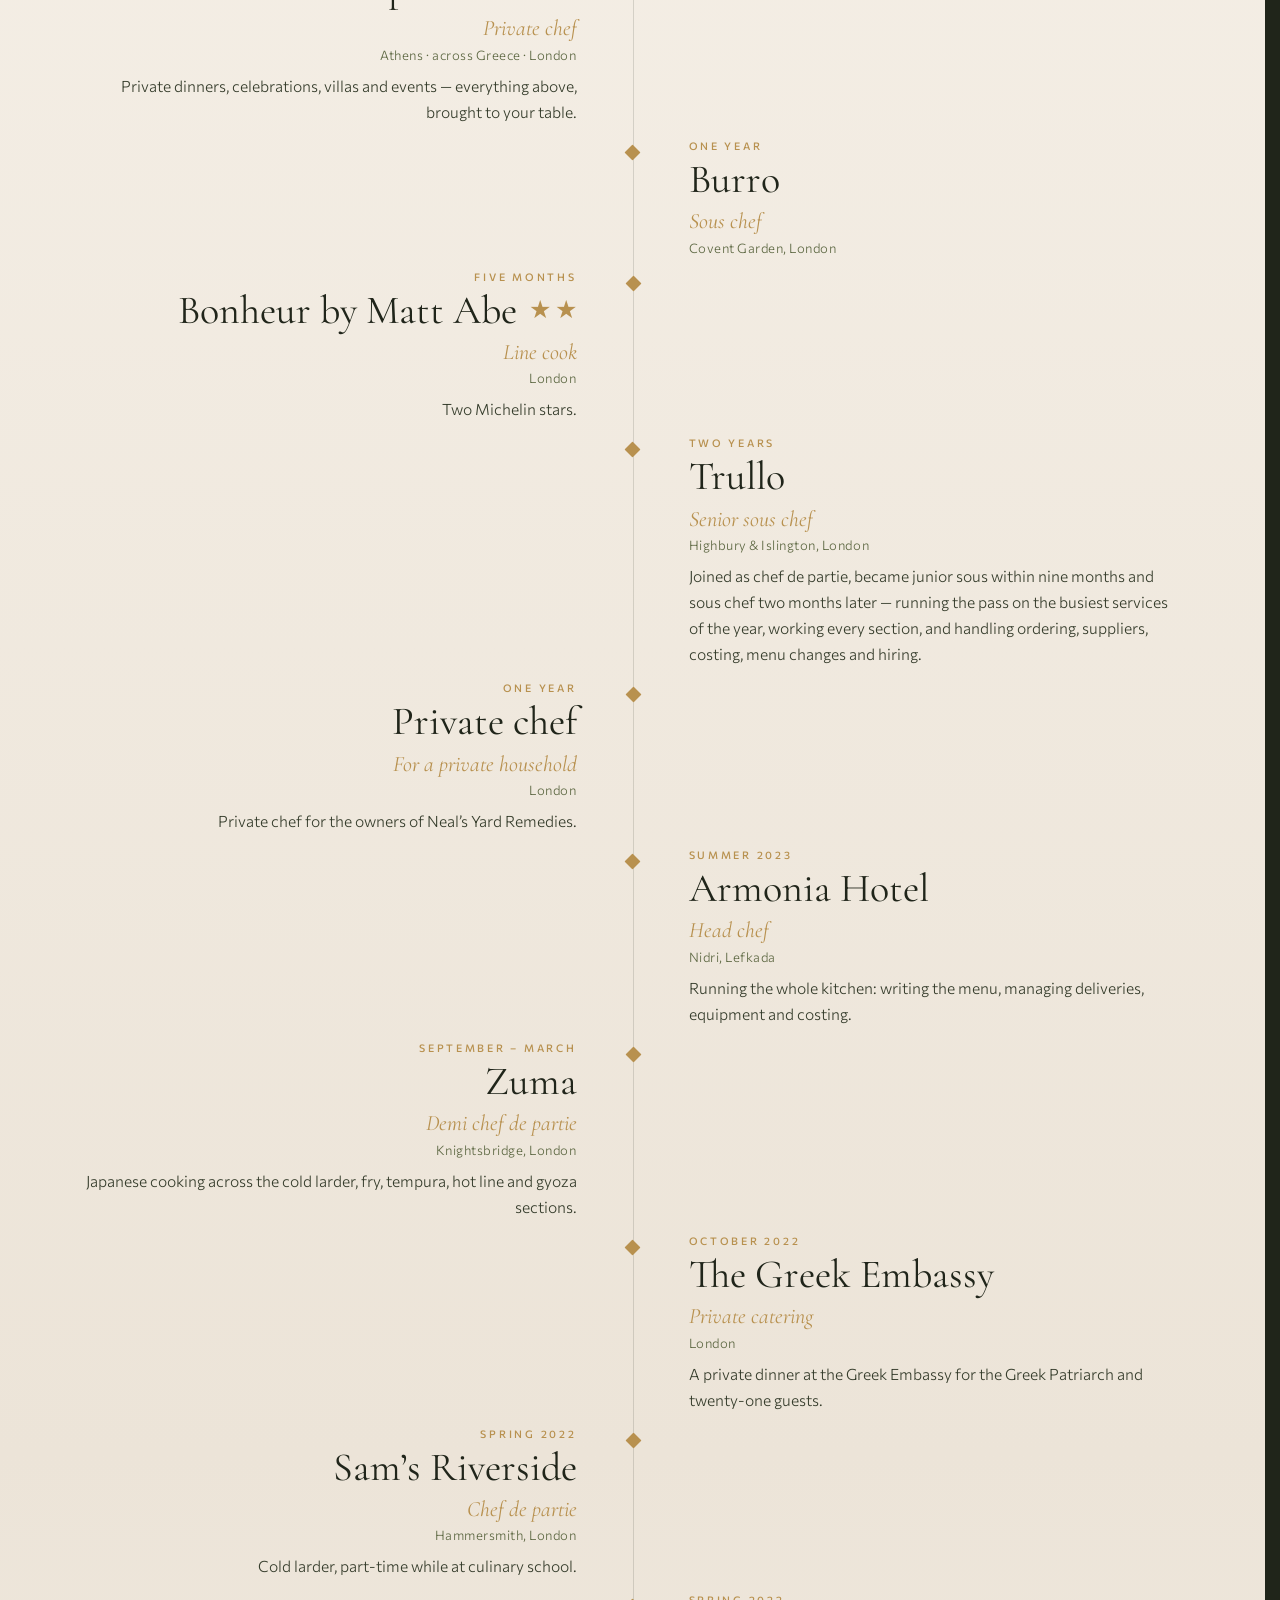
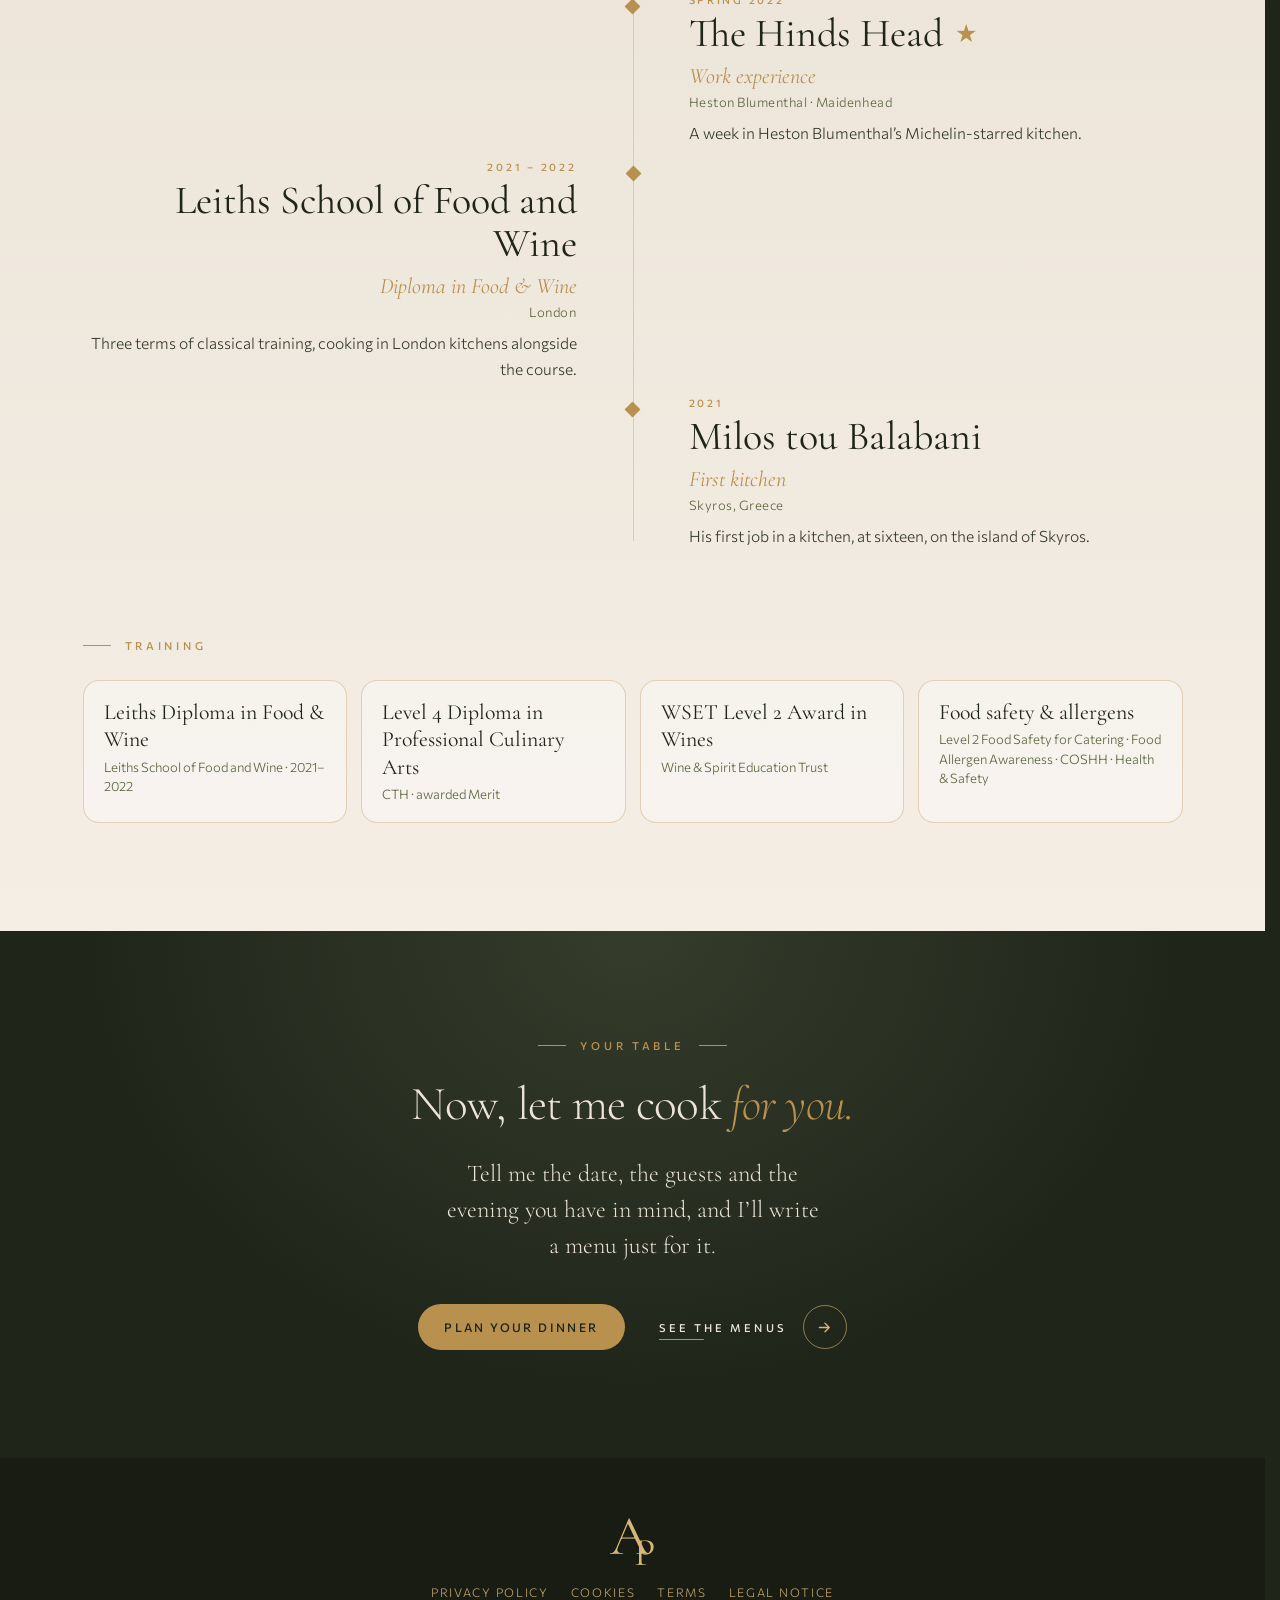
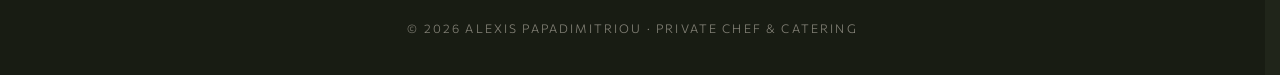
==== commit 772ea584: "Harden the enquiry form and language switch - Escape ? # & % in the visitor's address inside mailto:" ====
--- a/about.html
+++ b/about.html
@@ -26,11 +26,11 @@
 <link rel="icon" href="data:image/svg+xml,%3Csvg xmlns='http://www.w3.org/2000/svg' viewBox='0 0 64 64'%3E%3Crect width='64' height='64' rx='14' fill='%2320251a'/%3E%3Ctext x='32' y='43' font-family='Georgia,serif' font-size='30' fill='%23d6b679' text-anchor='middle'%3EAP%3C/text%3E%3C/svg%3E">
 <link rel="preload" href="/fonts/cormorant-garamond-latin-300-normal.woff2" as="font" type="font/woff2" crossorigin>
 <link rel="preload" href="/fonts/commissioner-latin-400-normal.woff2" data-el-href="/fonts/commissioner-greek-400-normal.woff2" as="font" type="font/woff2" crossorigin>
-<link rel="stylesheet" href="/site.css?v=54">
-<script src="/arrive.js?v=54"></script>
-<link rel="modulepreload" href="/i18n.js?v=54">
-<link rel="modulepreload" href="/details.js?v=54">
-<link rel="modulepreload" href="/curtain.js?v=54">
+<link rel="stylesheet" href="/site.css?v=55">
+<script src="/arrive.js?v=55"></script>
+<link rel="modulepreload" href="/i18n.js?v=55">
+<link rel="modulepreload" href="/details.js?v=55">
+<link rel="modulepreload" href="/curtain.js?v=55">
 </head>
 <body class="about-page">
 
@@ -225,6 +225,6 @@
   <article class="sheet-body" id="sheet-body"></article>
 </div>
 
-<script type="module" src="/about.js?v=54"></script>
+<script type="module" src="/about.js?v=55"></script>
 </body>
 </html>
